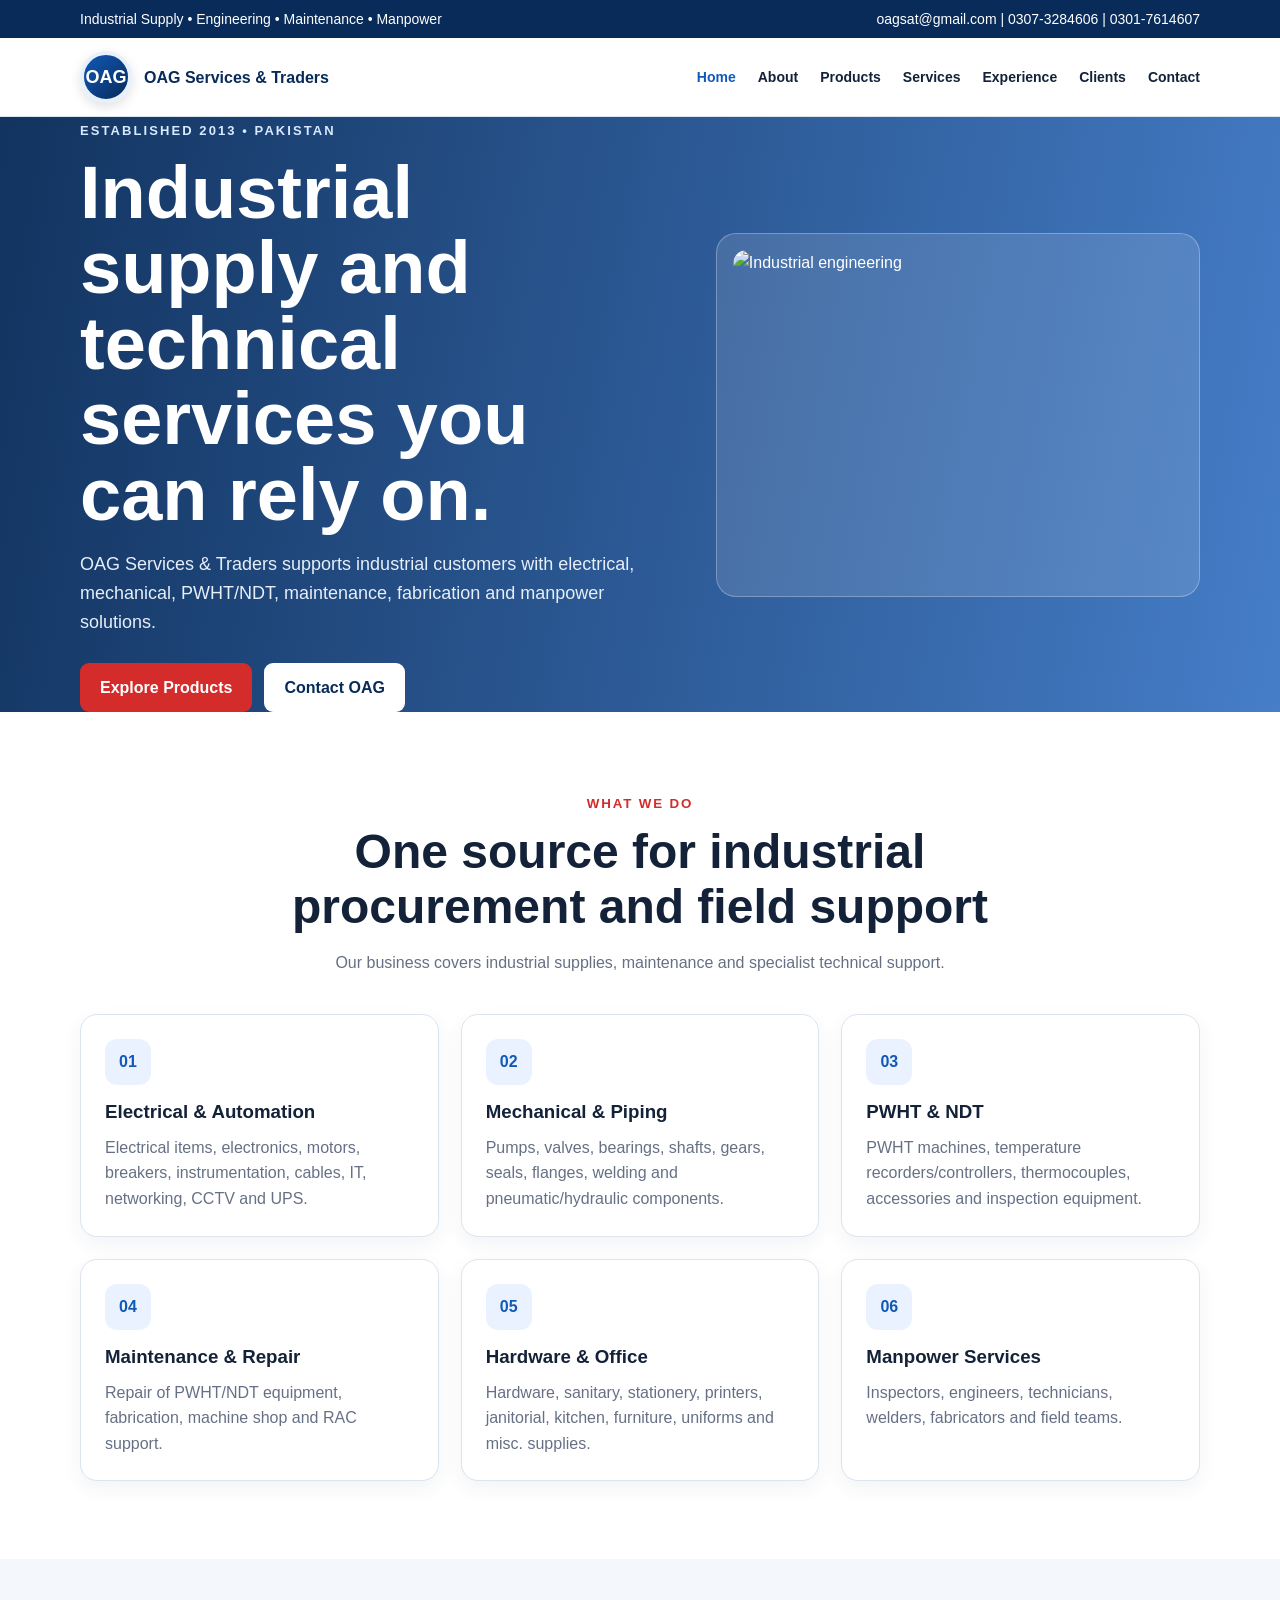
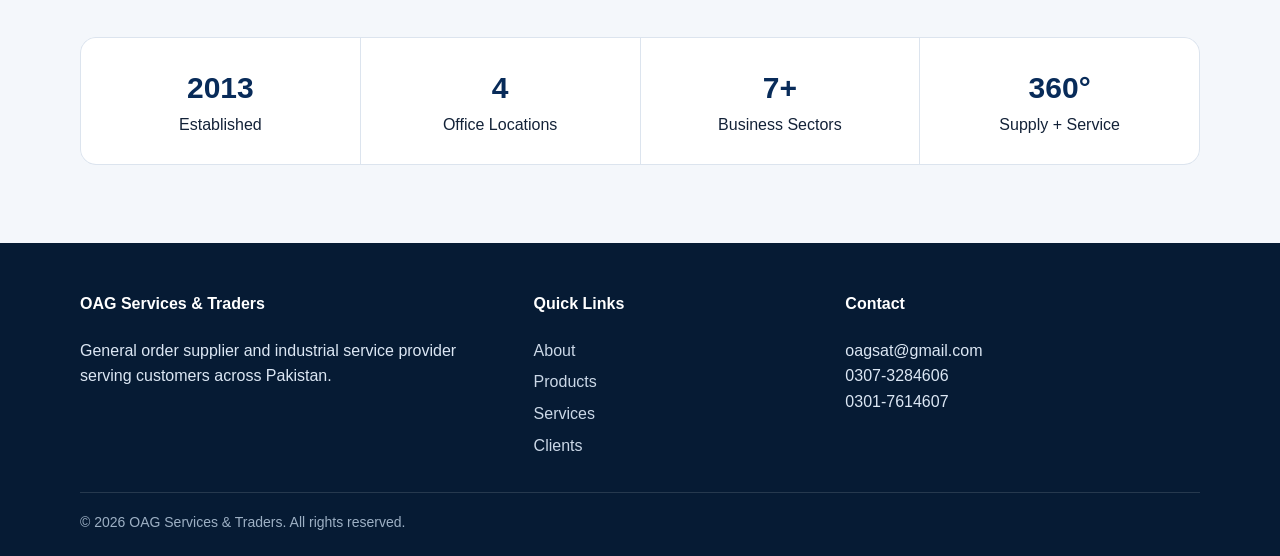
==== index.html @ 4740cf55 "Create index.html" ====
<!doctype html><html lang="en"><head><meta charset="utf-8"><meta name="viewport" content="width=device-width,initial-scale=1"><title>OAG Services & Traders | Home</title><style>
:root{--blue:#1159b8;--navy:#082b59;--red:#d42b2b;--ink:#132238;--muted:#667085;--light:#f4f7fb;--white:#fff;--line:#dce4ee;--shadow:0 14px 35px rgba(11,43,89,.12)}*{box-sizing:border-box}html{scroll-behavior:smooth}body{margin:0;font-family:Arial,Helvetica,sans-serif;color:var(--ink);line-height:1.6;background:#fff}a{text-decoration:none;color:inherit}img{max-width:100%;display:block}.container{width:min(1120px,92%);margin:auto}.top{background:var(--navy);color:#fff;font-size:14px}.top .container{display:flex;justify-content:space-between;gap:18px;padding:8px 0;flex-wrap:wrap}.nav{position:sticky;top:0;background:#fff;z-index:20;border-bottom:1px solid var(--line)}.nav .container{height:78px;display:flex;align-items:center;justify-content:space-between}.brand{display:flex;align-items:center;gap:12px;font-weight:800;color:var(--navy)}.logo{width:52px;height:52px;border-radius:50%;display:grid;place-items:center;background:linear-gradient(135deg,var(--blue),var(--navy));color:#fff;font-size:18px;border:4px solid #e8f0fb;box-shadow:0 4px 12px rgba(0,0,0,.12)}.links{display:flex;gap:22px;align-items:center}.links a{font-size:14px;font-weight:700}.links a:hover,.links a.active{color:var(--blue)}.menu{display:none;border:0;background:transparent;font-size:27px}.hero{min-height:580px;color:#fff;display:grid;align-items:center;background:linear-gradient(100deg,rgba(8,43,89,.96),rgba(17,89,184,.78)),url('https://images.unsplash.com/photo-1504307651254-35680f356dfd?auto=format&fit=crop&w=1600&q=85') center/cover}.hero-grid{display:grid;grid-template-columns:1.1fr .9fr;gap:44px;align-items:center}.eyebrow{font-size:13px;letter-spacing:.16em;text-transform:uppercase;font-weight:800;color:#d9e9ff}.hero h1{font-size:clamp(40px,6vw,74px);line-height:1.02;margin:12px 0 18px}.hero p{font-size:18px;color:#e6eef8;max-width:680px}.hero-card{background:rgba(255,255,255,.12);border:1px solid rgba(255,255,255,.28);padding:16px;border-radius:20px}.hero-card img{height:330px;width:100%;object-fit:cover;border-radius:14px}.btns{display:flex;gap:12px;flex-wrap:wrap;margin-top:26px}.btn{display:inline-block;padding:12px 20px;border-radius:9px;font-weight:800}.primary{background:var(--red);color:#fff}.light{background:#fff;color:var(--navy)}.section{padding:78px 0}.alt{background:var(--light)}.section-title{text-align:center;max-width:760px;margin:0 auto 38px}.section-title small{color:var(--red);font-weight:900;letter-spacing:.14em;text-transform:uppercase}.section-title h2{font-size:clamp(30px,4vw,48px);line-height:1.15;margin:8px 0}.section-title p{color:var(--muted)}.grid3{display:grid;grid-template-columns:repeat(3,1fr);gap:22px}.grid2{display:grid;grid-template-columns:repeat(2,1fr);gap:22px}.card{background:#fff;border:1px solid var(--line);border-radius:17px;padding:24px;box-shadow:0 7px 20px rgba(11,43,89,.06)}.card img{width:100%;height:210px;object-fit:cover;border-radius:12px;margin-bottom:16px}.card h3{margin:0 0 8px}.card p{margin:0;color:var(--muted)}.num{width:46px;height:46px;border-radius:12px;background:#eaf2ff;color:var(--blue);display:grid;place-items:center;font-weight:900;margin-bottom:12px}.pagehero{padding:92px 0 70px;background:linear-gradient(120deg,var(--navy),var(--blue));color:#fff}.pagehero h1{font-size:clamp(38px,5vw,66px);line-height:1.08;margin:0 0 12px}.pagehero p{max-width:760px;color:#e5edf8}.split{display:grid;grid-template-columns:1fr 1fr;gap:42px;align-items:center}.split img{width:100%;height:410px;object-fit:cover;border-radius:18px;box-shadow:var(--shadow)}.checks{list-style:none;padding:0}.checks li{padding:8px 0 8px 28px;position:relative}.checks li:before{content:'✓';position:absolute;left:0;color:var(--blue);font-weight:900}.stats{display:grid;grid-template-columns:repeat(4,1fr);gap:1px;background:var(--line);border:1px solid var(--line);border-radius:16px;overflow:hidden}.stat{background:#fff;text-align:center;padding:26px}.stat strong{display:block;font-size:30px;color:var(--navy)}.tablewrap{overflow:auto;border:1px solid var(--line);border-radius:15px}table{border-collapse:collapse;width:100%;min-width:760px}th{background:var(--navy);color:#fff;text-align:left;padding:14px}td{padding:13px 14px;border-top:1px solid var(--line)}tr:nth-child(even) td{background:#f8fbff}.contactgrid{display:grid;grid-template-columns:1fr 1fr;gap:24px}.contactbox{border:1px solid var(--line);border-radius:16px;padding:22px}.contactbox h3{margin-top:0}.clients{display:grid;grid-template-columns:repeat(3,1fr);gap:18px}.client{height:130px;border:1px solid var(--line);border-radius:14px;display:grid;place-items:center;background:#fff;padding:14px;text-align:center;font-weight:800;color:var(--navy)}.footer{background:#061b34;color:#dce7f4;padding:48px 0 22px}.footgrid{display:grid;grid-template-columns:1.2fr .8fr 1fr;gap:28px}.footer h4{color:#fff;margin-top:0}.footer a{display:block;color:#cbd8e7;margin:6px 0}.bottom{border-top:1px solid rgba(255,255,255,.13);margin-top:28px;padding-top:18px;font-size:14px;color:#9db0c4}
@media(max-width:900px){.hero-grid,.split,.contactgrid{grid-template-columns:1fr}.grid3{grid-template-columns:repeat(2,1fr)}.stats{grid-template-columns:repeat(2,1fr)}.clients{grid-template-columns:repeat(2,1fr)}.links{display:none;position:absolute;top:78px;left:0;right:0;background:#fff;padding:18px 4%;flex-direction:column;align-items:flex-start;border-bottom:1px solid var(--line)}.links.open{display:flex}.menu{display:block}.hero-card{display:none}}
@media(max-width:600px){.grid3,.grid2,.clients,.footgrid{grid-template-columns:1fr}.section{padding:58px 0}.top .container{justify-content:center;text-align:center}.hero{min-height:auto;padding:80px 0}.pagehero{padding:70px 0 54px}.brand span{font-size:14px}}
</style></head><body>
<div class="top"><div class="container"><span>Industrial Supply • Engineering • Maintenance • Manpower</span><span>oagsat@gmail.com | 0307-3284606 | 0301-7614607</span></div></div>
<nav class="nav"><div class="container"><a class="brand" href="index.html"><div class="logo">OAG</div><span>OAG Services & Traders</span></a><button class="menu" aria-label="Menu">☰</button><div class="links"><a class="active" href="index.html">Home</a><a class="" href="about.html">About</a><a class="" href="products.html">Products</a><a class="" href="services.html">Services</a><a class="" href="experience.html">Experience</a><a class="" href="clients.html">Clients</a><a class="" href="contact.html">Contact</a></div></div></nav>

<header class="hero"><div class="container hero-grid"><div><span class="eyebrow">Established 2013 • Pakistan</span><h1>Industrial supply and technical services you can rely on.</h1><p>OAG Services & Traders supports industrial customers with electrical, mechanical, PWHT/NDT, maintenance, fabrication and manpower solutions.</p><div class="btns"><a class="btn primary" href="products.html">Explore Products</a><a class="btn light" href="contact.html">Contact OAG</a></div></div><div class="hero-card"><img src="https://images.unsplash.com/photo-1581092160562-40aa08e78837?auto=format&fit=crop&w=1000&q=85" alt="Industrial engineering"></div></div></header>
<section class="section"><div class="container"><div class="section-title"><small>What We Do</small><h2>One source for industrial procurement and field support</h2><p>Our business covers industrial supplies, maintenance and specialist technical support.</p></div><div class="grid3">
<div class="card"><div class="num">01</div><h3>Electrical & Automation</h3><p>Electrical items, electronics, motors, breakers, instrumentation, cables, IT, networking, CCTV and UPS.</p></div>
<div class="card"><div class="num">02</div><h3>Mechanical & Piping</h3><p>Pumps, valves, bearings, shafts, gears, seals, flanges, welding and pneumatic/hydraulic components.</p></div>
<div class="card"><div class="num">03</div><h3>PWHT & NDT</h3><p>PWHT machines, temperature recorders/controllers, thermocouples, accessories and inspection equipment.</p></div>
<div class="card"><div class="num">04</div><h3>Maintenance & Repair</h3><p>Repair of PWHT/NDT equipment, fabrication, machine shop and RAC support.</p></div>
<div class="card"><div class="num">05</div><h3>Hardware & Office</h3><p>Hardware, sanitary, stationery, printers, janitorial, kitchen, furniture, uniforms and misc. supplies.</p></div>
<div class="card"><div class="num">06</div><h3>Manpower Services</h3><p>Inspectors, engineers, technicians, welders, fabricators and field teams.</p></div></div></div></section>
<section class="section alt"><div class="container"><div class="stats"><div class="stat"><strong>2013</strong>Established</div><div class="stat"><strong>4</strong>Office Locations</div><div class="stat"><strong>7+</strong>Business Sectors</div><div class="stat"><strong>360°</strong>Supply + Service</div></div></div></section>
<footer class="footer"><div class="container"><div class="footgrid"><div><h4>OAG Services & Traders</h4><p>General order supplier and industrial service provider serving customers across Pakistan.</p></div><div><h4>Quick Links</h4><a href="about.html">About</a><a href="products.html">Products</a><a href="services.html">Services</a><a href="clients.html">Clients</a></div><div><h4>Contact</h4><p>oagsat@gmail.com<br>0307-3284606<br>0301-7614607</p></div></div><div class="bottom">© <span data-year></span> OAG Services & Traders. All rights reserved.</div></div></footer><script>document.querySelector('.menu').addEventListener('click',()=>document.querySelector('.links').classList.toggle('open')); document.querySelectorAll('[data-year]').forEach(e=>e.textContent=new Date().getFullYear());</script></body></html>
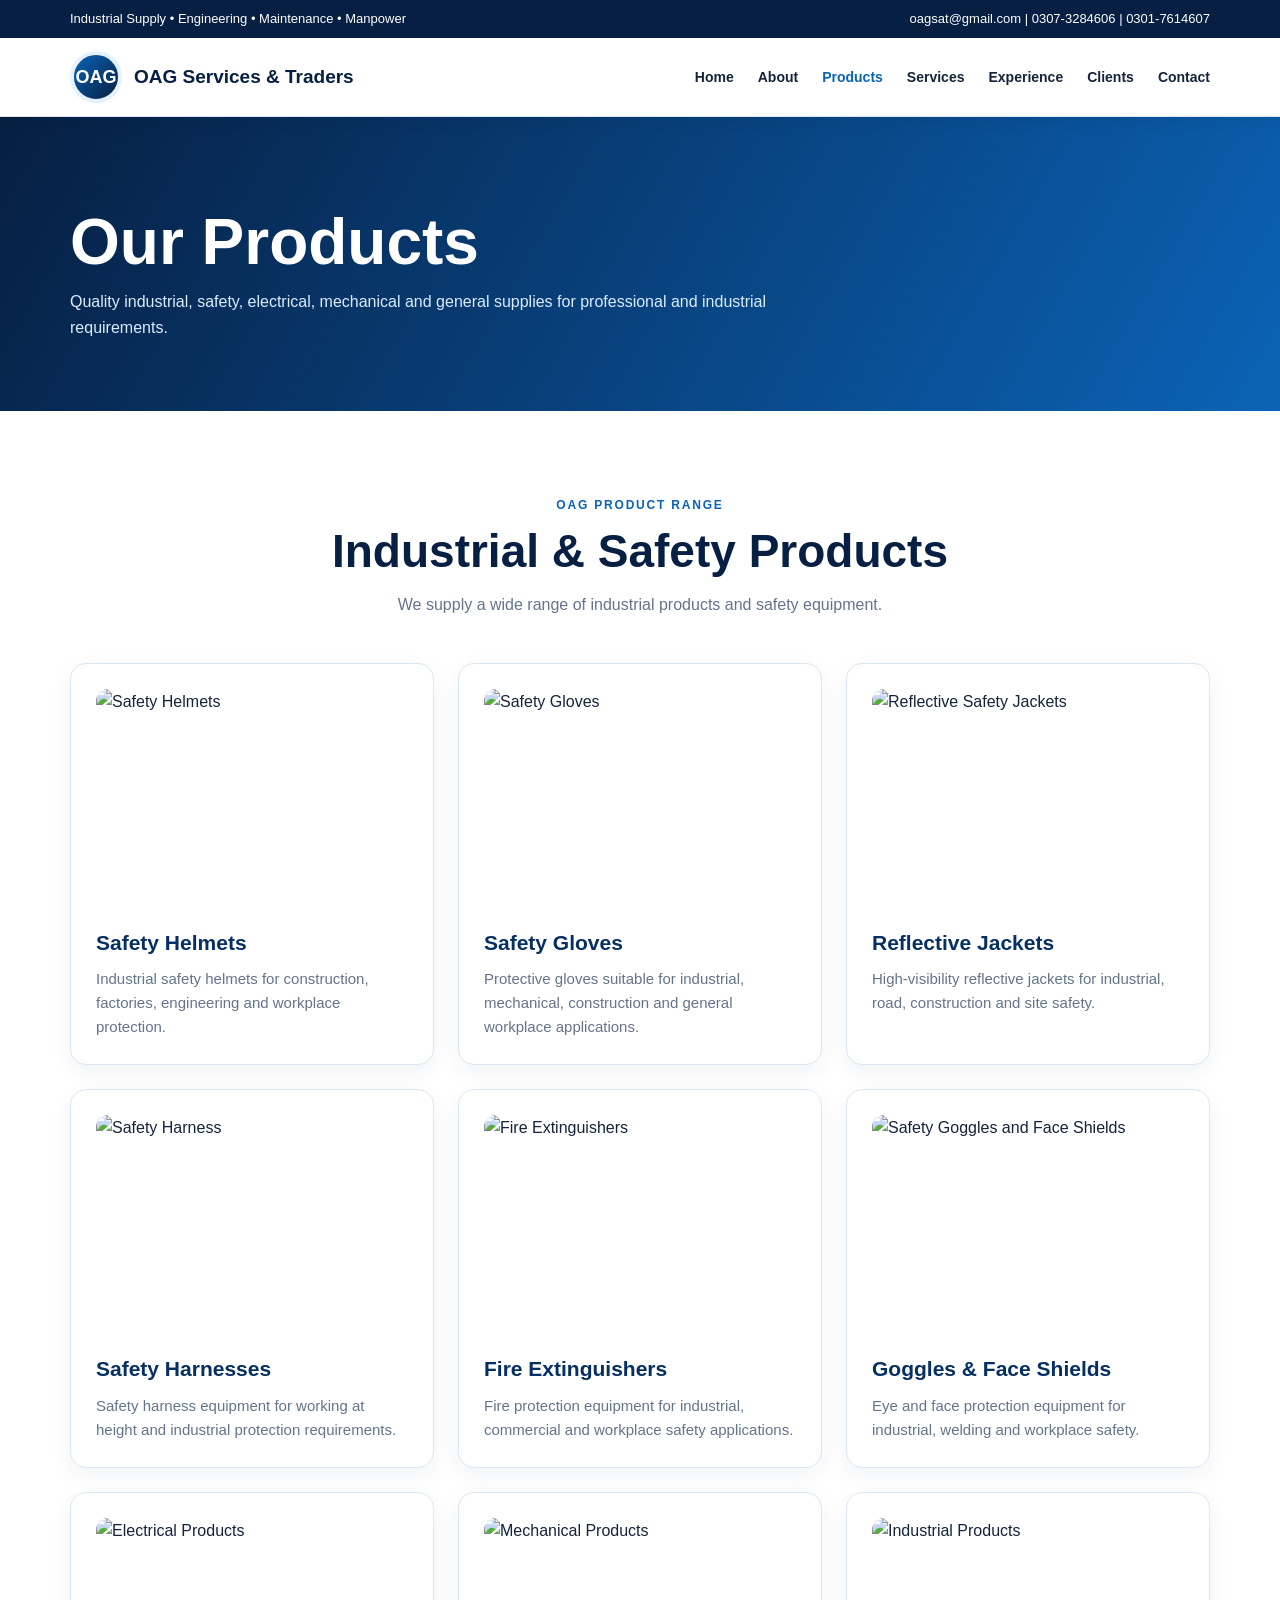
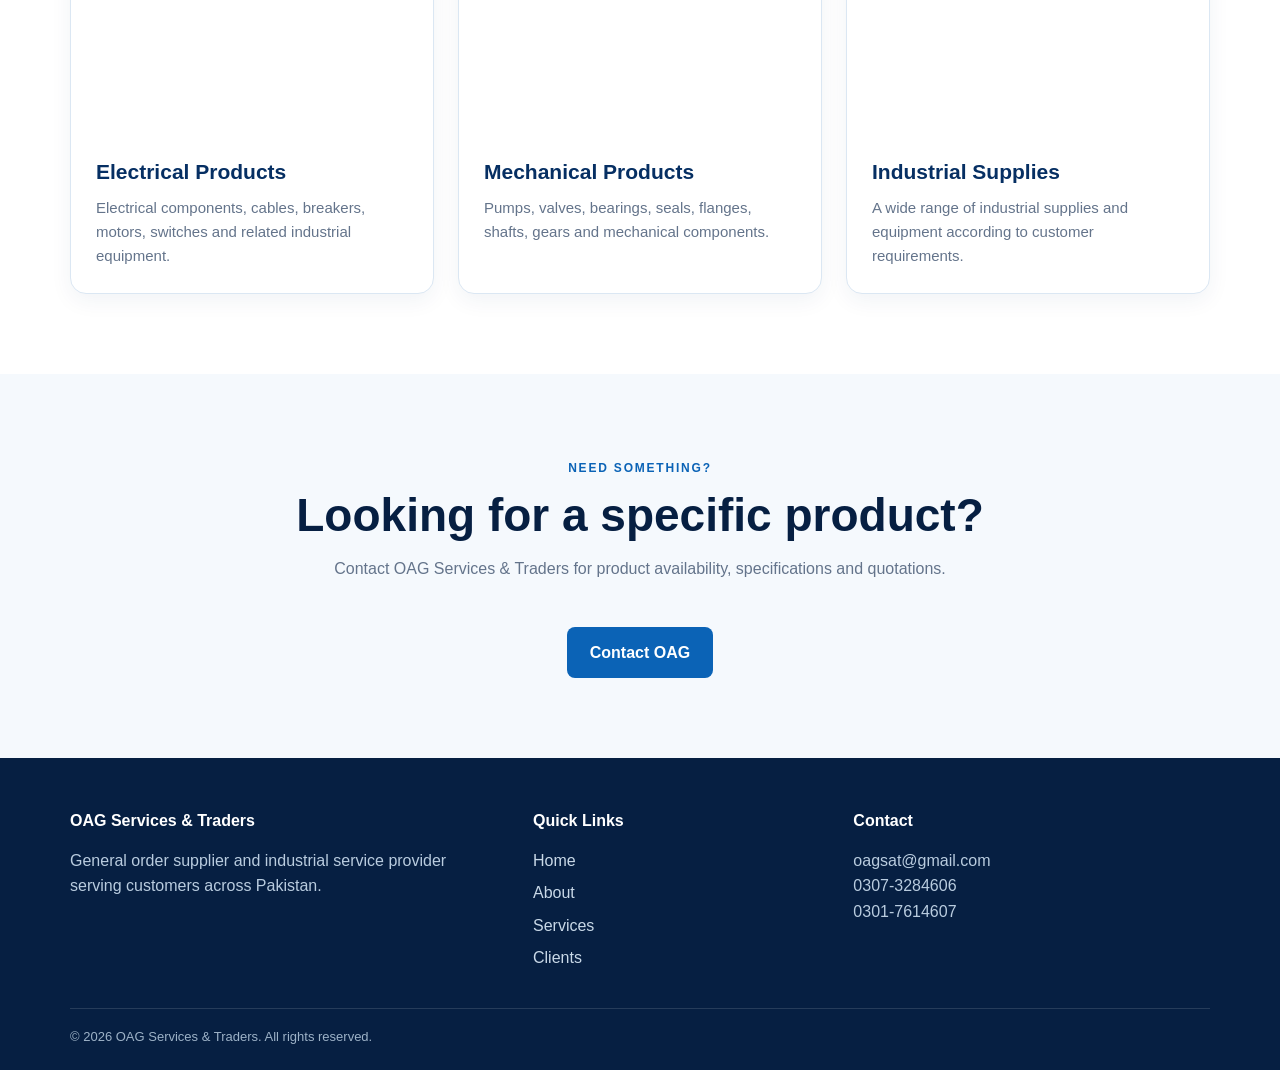
==== commit 15093469: "Update index.html" ====
--- a/index.html
+++ b/index.html
@@ -1,18 +1,217 @@
-<!doctype html><html lang="en"><head><meta charset="utf-8"><meta name="viewport" content="width=device-width,initial-scale=1"><title>OAG Services & Traders | Home</title><style>
-:root{--blue:#1159b8;--navy:#082b59;--red:#d42b2b;--ink:#132238;--muted:#667085;--light:#f4f7fb;--white:#fff;--line:#dce4ee;--shadow:0 14px 35px rgba(11,43,89,.12)}*{box-sizing:border-box}html{scroll-behavior:smooth}body{margin:0;font-family:Arial,Helvetica,sans-serif;color:var(--ink);line-height:1.6;background:#fff}a{text-decoration:none;color:inherit}img{max-width:100%;display:block}.container{width:min(1120px,92%);margin:auto}.top{background:var(--navy);color:#fff;font-size:14px}.top .container{display:flex;justify-content:space-between;gap:18px;padding:8px 0;flex-wrap:wrap}.nav{position:sticky;top:0;background:#fff;z-index:20;border-bottom:1px solid var(--line)}.nav .container{height:78px;display:flex;align-items:center;justify-content:space-between}.brand{display:flex;align-items:center;gap:12px;font-weight:800;color:var(--navy)}.logo{width:52px;height:52px;border-radius:50%;display:grid;place-items:center;background:linear-gradient(135deg,var(--blue),var(--navy));color:#fff;font-size:18px;border:4px solid #e8f0fb;box-shadow:0 4px 12px rgba(0,0,0,.12)}.links{display:flex;gap:22px;align-items:center}.links a{font-size:14px;font-weight:700}.links a:hover,.links a.active{color:var(--blue)}.menu{display:none;border:0;background:transparent;font-size:27px}.hero{min-height:580px;color:#fff;display:grid;align-items:center;background:linear-gradient(100deg,rgba(8,43,89,.96),rgba(17,89,184,.78)),url('https://images.unsplash.com/photo-1504307651254-35680f356dfd?auto=format&fit=crop&w=1600&q=85') center/cover}.hero-grid{display:grid;grid-template-columns:1.1fr .9fr;gap:44px;align-items:center}.eyebrow{font-size:13px;letter-spacing:.16em;text-transform:uppercase;font-weight:800;color:#d9e9ff}.hero h1{font-size:clamp(40px,6vw,74px);line-height:1.02;margin:12px 0 18px}.hero p{font-size:18px;color:#e6eef8;max-width:680px}.hero-card{background:rgba(255,255,255,.12);border:1px solid rgba(255,255,255,.28);padding:16px;border-radius:20px}.hero-card img{height:330px;width:100%;object-fit:cover;border-radius:14px}.btns{display:flex;gap:12px;flex-wrap:wrap;margin-top:26px}.btn{display:inline-block;padding:12px 20px;border-radius:9px;font-weight:800}.primary{background:var(--red);color:#fff}.light{background:#fff;color:var(--navy)}.section{padding:78px 0}.alt{background:var(--light)}.section-title{text-align:center;max-width:760px;margin:0 auto 38px}.section-title small{color:var(--red);font-weight:900;letter-spacing:.14em;text-transform:uppercase}.section-title h2{font-size:clamp(30px,4vw,48px);line-height:1.15;margin:8px 0}.section-title p{color:var(--muted)}.grid3{display:grid;grid-template-columns:repeat(3,1fr);gap:22px}.grid2{display:grid;grid-template-columns:repeat(2,1fr);gap:22px}.card{background:#fff;border:1px solid var(--line);border-radius:17px;padding:24px;box-shadow:0 7px 20px rgba(11,43,89,.06)}.card img{width:100%;height:210px;object-fit:cover;border-radius:12px;margin-bottom:16px}.card h3{margin:0 0 8px}.card p{margin:0;color:var(--muted)}.num{width:46px;height:46px;border-radius:12px;background:#eaf2ff;color:var(--blue);display:grid;place-items:center;font-weight:900;margin-bottom:12px}.pagehero{padding:92px 0 70px;background:linear-gradient(120deg,var(--navy),var(--blue));color:#fff}.pagehero h1{font-size:clamp(38px,5vw,66px);line-height:1.08;margin:0 0 12px}.pagehero p{max-width:760px;color:#e5edf8}.split{display:grid;grid-template-columns:1fr 1fr;gap:42px;align-items:center}.split img{width:100%;height:410px;object-fit:cover;border-radius:18px;box-shadow:var(--shadow)}.checks{list-style:none;padding:0}.checks li{padding:8px 0 8px 28px;position:relative}.checks li:before{content:'✓';position:absolute;left:0;color:var(--blue);font-weight:900}.stats{display:grid;grid-template-columns:repeat(4,1fr);gap:1px;background:var(--line);border:1px solid var(--line);border-radius:16px;overflow:hidden}.stat{background:#fff;text-align:center;padding:26px}.stat strong{display:block;font-size:30px;color:var(--navy)}.tablewrap{overflow:auto;border:1px solid var(--line);border-radius:15px}table{border-collapse:collapse;width:100%;min-width:760px}th{background:var(--navy);color:#fff;text-align:left;padding:14px}td{padding:13px 14px;border-top:1px solid var(--line)}tr:nth-child(even) td{background:#f8fbff}.contactgrid{display:grid;grid-template-columns:1fr 1fr;gap:24px}.contactbox{border:1px solid var(--line);border-radius:16px;padding:22px}.contactbox h3{margin-top:0}.clients{display:grid;grid-template-columns:repeat(3,1fr);gap:18px}.client{height:130px;border:1px solid var(--line);border-radius:14px;display:grid;place-items:center;background:#fff;padding:14px;text-align:center;font-weight:800;color:var(--navy)}.footer{background:#061b34;color:#dce7f4;padding:48px 0 22px}.footgrid{display:grid;grid-template-columns:1.2fr .8fr 1fr;gap:28px}.footer h4{color:#fff;margin-top:0}.footer a{display:block;color:#cbd8e7;margin:6px 0}.bottom{border-top:1px solid rgba(255,255,255,.13);margin-top:28px;padding-top:18px;font-size:14px;color:#9db0c4}
-@media(max-width:900px){.hero-grid,.split,.contactgrid{grid-template-columns:1fr}.grid3{grid-template-columns:repeat(2,1fr)}.stats{grid-template-columns:repeat(2,1fr)}.clients{grid-template-columns:repeat(2,1fr)}.links{display:none;position:absolute;top:78px;left:0;right:0;background:#fff;padding:18px 4%;flex-direction:column;align-items:flex-start;border-bottom:1px solid var(--line)}.links.open{display:flex}.menu{display:block}.hero-card{display:none}}
-@media(max-width:600px){.grid3,.grid2,.clients,.footgrid{grid-template-columns:1fr}.section{padding:58px 0}.top .container{justify-content:center;text-align:center}.hero{min-height:auto;padding:80px 0}.pagehero{padding:70px 0 54px}.brand span{font-size:14px}}
-</style></head><body>
-<div class="top"><div class="container"><span>Industrial Supply • Engineering • Maintenance • Manpower</span><span>oagsat@gmail.com | 0307-3284606 | 0301-7614607</span></div></div>
-<nav class="nav"><div class="container"><a class="brand" href="index.html"><div class="logo">OAG</div><span>OAG Services & Traders</span></a><button class="menu" aria-label="Menu">☰</button><div class="links"><a class="active" href="index.html">Home</a><a class="" href="about.html">About</a><a class="" href="products.html">Products</a><a class="" href="services.html">Services</a><a class="" href="experience.html">Experience</a><a class="" href="clients.html">Clients</a><a class="" href="contact.html">Contact</a></div></div></nav>
-
-<header class="hero"><div class="container hero-grid"><div><span class="eyebrow">Established 2013 • Pakistan</span><h1>Industrial supply and technical services you can rely on.</h1><p>OAG Services & Traders supports industrial customers with electrical, mechanical, PWHT/NDT, maintenance, fabrication and manpower solutions.</p><div class="btns"><a class="btn primary" href="products.html">Explore Products</a><a class="btn light" href="contact.html">Contact OAG</a></div></div><div class="hero-card"><img src="https://images.unsplash.com/photo-1581092160562-40aa08e78837?auto=format&fit=crop&w=1000&q=85" alt="Industrial engineering"></div></div></header>
-<section class="section"><div class="container"><div class="section-title"><small>What We Do</small><h2>One source for industrial procurement and field support</h2><p>Our business covers industrial supplies, maintenance and specialist technical support.</p></div><div class="grid3">
-<div class="card"><div class="num">01</div><h3>Electrical & Automation</h3><p>Electrical items, electronics, motors, breakers, instrumentation, cables, IT, networking, CCTV and UPS.</p></div>
-<div class="card"><div class="num">02</div><h3>Mechanical & Piping</h3><p>Pumps, valves, bearings, shafts, gears, seals, flanges, welding and pneumatic/hydraulic components.</p></div>
-<div class="card"><div class="num">03</div><h3>PWHT & NDT</h3><p>PWHT machines, temperature recorders/controllers, thermocouples, accessories and inspection equipment.</p></div>
-<div class="card"><div class="num">04</div><h3>Maintenance & Repair</h3><p>Repair of PWHT/NDT equipment, fabrication, machine shop and RAC support.</p></div>
-<div class="card"><div class="num">05</div><h3>Hardware & Office</h3><p>Hardware, sanitary, stationery, printers, janitorial, kitchen, furniture, uniforms and misc. supplies.</p></div>
-<div class="card"><div class="num">06</div><h3>Manpower Services</h3><p>Inspectors, engineers, technicians, welders, fabricators and field teams.</p></div></div></div></section>
-<section class="section alt"><div class="container"><div class="stats"><div class="stat"><strong>2013</strong>Established</div><div class="stat"><strong>4</strong>Office Locations</div><div class="stat"><strong>7+</strong>Business Sectors</div><div class="stat"><strong>360°</strong>Supply + Service</div></div></div></section>
-<footer class="footer"><div class="container"><div class="footgrid"><div><h4>OAG Services & Traders</h4><p>General order supplier and industrial service provider serving customers across Pakistan.</p></div><div><h4>Quick Links</h4><a href="about.html">About</a><a href="products.html">Products</a><a href="services.html">Services</a><a href="clients.html">Clients</a></div><div><h4>Contact</h4><p>oagsat@gmail.com<br>0307-3284606<br>0301-7614607</p></div></div><div class="bottom">© <span data-year></span> OAG Services & Traders. All rights reserved.</div></div></footer><script>document.querySelector('.menu').addEventListener('click',()=>document.querySelector('.links').classList.toggle('open')); document.querySelectorAll('[data-year]').forEach(e=>e.textContent=new Date().getFullYear());</script></body></html>
+<!doctype html>
+<html lang="en">
+<head>
+<meta charset="utf-8">
+<meta name="viewport" content="width=device-width, initial-scale=1">
+<title>OAG Services & Traders | Products</title>
+
+<link rel="stylesheet" href="style.css">
+</head>
+
+<body>
+
+<div class="top">
+  <div class="container">
+    <span>Industrial Supply • Engineering • Maintenance • Manpower</span>
+    <span>oagsat@gmail.com | 0307-3284606 | 0301-7614607</span>
+  </div>
+</div>
+
+<nav class="nav">
+  <div class="container">
+
+    <a class="brand" href="index.html">
+      <div class="logo">OAG</div>
+      <span>OAG Services & Traders</span>
+    </a>
+
+    <button class="menu" aria-label="Menu">☰</button>
+
+    <div class="links">
+      <a href="index.html">Home</a>
+      <a href="about.html">About</a>
+      <a class="active" href="products.html">Products</a>
+      <a href="services.html">Services</a>
+      <a href="experience.html">Experience</a>
+      <a href="clients.html">Clients</a>
+      <a href="contact.html">Contact</a>
+    </div>
+
+  </div>
+</nav>
+
+<section class="pagehero">
+  <div class="container">
+    <h1>Our Products</h1>
+    <p>
+      Quality industrial, safety, electrical, mechanical and general
+      supplies for professional and industrial requirements.
+    </p>
+  </div>
+</section>
+
+<section class="section">
+  <div class="container">
+
+    <div class="section-title">
+      <small>OAG Product Range</small>
+      <h2>Industrial & Safety Products</h2>
+      <p>
+        We supply a wide range of industrial products and safety equipment.
+      </p>
+    </div>
+
+    <div class="grid3">
+
+      <div class="card">
+        <img src="images/helmets.jpg" alt="Safety Helmets">
+        <h3>Safety Helmets</h3>
+        <p>
+          Industrial safety helmets for construction, factories,
+          engineering and workplace protection.
+        </p>
+      </div>
+
+      <div class="card">
+        <img src="images/gloves.jpg" alt="Safety Gloves">
+        <h3>Safety Gloves</h3>
+        <p>
+          Protective gloves suitable for industrial, mechanical,
+          construction and general workplace applications.
+        </p>
+      </div>
+
+      <div class="card">
+        <img src="images/jackets.jpg" alt="Reflective Safety Jackets">
+        <h3>Reflective Jackets</h3>
+        <p>
+          High-visibility reflective jackets for industrial,
+          road, construction and site safety.
+        </p>
+      </div>
+
+      <div class="card">
+        <img src="images/harness.jpg" alt="Safety Harness">
+        <h3>Safety Harnesses</h3>
+        <p>
+          Safety harness equipment for working at height and
+          industrial protection requirements.
+        </p>
+      </div>
+
+      <div class="card">
+        <img src="images/fire-extinguisher.jpg" alt="Fire Extinguishers">
+        <h3>Fire Extinguishers</h3>
+        <p>
+          Fire protection equipment for industrial, commercial
+          and workplace safety applications.
+        </p>
+      </div>
+
+      <div class="card">
+        <img src="images/goggles.jpg" alt="Safety Goggles and Face Shields">
+        <h3>Goggles & Face Shields</h3>
+        <p>
+          Eye and face protection equipment for industrial,
+          welding and workplace safety.
+        </p>
+      </div>
+
+      <div class="card">
+        <img src="images/electrical.jpg" alt="Electrical Products">
+        <h3>Electrical Products</h3>
+        <p>
+          Electrical components, cables, breakers, motors,
+          switches and related industrial equipment.
+        </p>
+      </div>
+
+      <div class="card">
+        <img src="images/mechanical.jpg" alt="Mechanical Products">
+        <h3>Mechanical Products</h3>
+        <p>
+          Pumps, valves, bearings, seals, flanges, shafts,
+          gears and mechanical components.
+        </p>
+      </div>
+
+      <div class="card">
+        <img src="images/industrial.jpg" alt="Industrial Products">
+        <h3>Industrial Supplies</h3>
+        <p>
+          A wide range of industrial supplies and equipment
+          according to customer requirements.
+        </p>
+      </div>
+
+    </div>
+
+  </div>
+</section>
+
+<section class="section alt">
+  <div class="container">
+
+    <div class="section-title">
+      <small>Need Something?</small>
+      <h2>Looking for a specific product?</h2>
+      <p>
+        Contact OAG Services & Traders for product availability,
+        specifications and quotations.
+      </p>
+    </div>
+
+    <div style="text-align:center;">
+      <a class="btn primary" href="contact.html">Contact OAG</a>
+    </div>
+
+  </div>
+</section>
+
+<footer class="footer">
+  <div class="container">
+
+    <div class="footgrid">
+
+      <div>
+        <h4>OAG Services & Traders</h4>
+        <p>
+          General order supplier and industrial service provider
+          serving customers across Pakistan.
+        </p>
+      </div>
+
+      <div>
+        <h4>Quick Links</h4>
+        <a href="index.html">Home</a>
+        <a href="about.html">About</a>
+        <a href="services.html">Services</a>
+        <a href="clients.html">Clients</a>
+      </div>
+
+      <div>
+        <h4>Contact</h4>
+        <p>
+          oagsat@gmail.com<br>
+          0307-3284606<br>
+          0301-7614607
+        </p>
+      </div>
+
+    </div>
+
+    <div class="bottom">
+      © 2026 OAG Services & Traders. All rights reserved.
+    </div>
+
+  </div>
+</footer>
+
+<script>
+document.querySelector('.menu').addEventListener('click', function() {
+  document.querySelector('.links').classList.toggle('open');
+});
+</script>
+
+</body>
+</html>
--- a/style.css
+++ b/style.css
@@ -0,0 +1,623 @@
+
+:root {
+    --blue: #0b63b6;
+    --blue-dark: #062f63;
+    --blue-light: #eaf4ff;
+    --navy: #061f42;
+    --white: #ffffff;
+    --text: #14243a;
+    --muted: #64748b;
+    --border: #dbe7f3;
+    --bg: #f5f9fd;
+    --shadow: 0 12px 35px rgba(6, 47, 99, 0.12);
+}
+
+* {
+    margin: 0;
+    padding: 0;
+    box-sizing: border-box;
+}
+
+html {
+    scroll-behavior: smooth;
+}
+
+body {
+    font-family: Arial, Helvetica, sans-serif;
+    color: var(--text);
+    background: var(--white);
+    line-height: 1.6;
+}
+
+a {
+    text-decoration: none;
+    color: inherit;
+}
+
+img {
+    max-width: 100%;
+    display: block;
+}
+
+.container {
+    width: min(1140px, 92%);
+    margin: auto;
+}
+
+/* TOP BAR */
+
+.top {
+    background: var(--navy);
+    color: white;
+    font-size: 13px;
+}
+
+.top .container {
+    min-height: 38px;
+    display: flex;
+    align-items: center;
+    justify-content: space-between;
+    gap: 15px;
+    flex-wrap: wrap;
+}
+
+/* NAVIGATION */
+
+.nav {
+    position: sticky;
+    top: 0;
+    z-index: 1000;
+    background: white;
+    border-bottom: 1px solid var(--border);
+    box-shadow: 0 3px 15px rgba(0,0,0,.06);
+}
+
+.nav .container {
+    min-height: 78px;
+    display: flex;
+    align-items: center;
+    justify-content: space-between;
+}
+
+.brand {
+    display: flex;
+    align-items: center;
+    gap: 12px;
+    color: var(--navy);
+    font-size: 19px;
+    font-weight: 800;
+}
+
+.logo {
+    width: 52px;
+    height: 52px;
+    border-radius: 50%;
+    display: grid;
+    place-items: center;
+    background: linear-gradient(135deg, var(--blue), var(--navy));
+    color: white;
+    font-size: 18px;
+    font-weight: 900;
+    border: 4px solid #e5f1ff;
+}
+
+.links {
+    display: flex;
+    align-items: center;
+    gap: 24px;
+}
+
+.links a {
+    font-size: 14px;
+    font-weight: 700;
+    color: var(--text);
+    transition: .25s;
+}
+
+.links a:hover,
+.links a.active {
+    color: var(--blue);
+}
+
+.menu {
+    display: none;
+    border: 0;
+    background: transparent;
+    font-size: 28px;
+    cursor: pointer;
+}
+
+/* HERO */
+
+.hero {
+    min-height: 600px;
+    color: white;
+    display: grid;
+    align-items: center;
+
+    background:
+        linear-gradient(
+            105deg,
+            rgba(4, 34, 72, .96),
+            rgba(8, 92, 175, .78)
+        ),
+        url("images/hero.jpg") center/cover no-repeat;
+}
+
+.hero-grid {
+    display: grid;
+    grid-template-columns: 1.1fr .9fr;
+    gap: 50px;
+    align-items: center;
+}
+
+.eyebrow {
+    color: #cfe8ff;
+    font-size: 13px;
+    font-weight: 800;
+    letter-spacing: .14em;
+    text-transform: uppercase;
+}
+
+.hero h1 {
+    font-size: clamp(40px, 6vw, 70px);
+    line-height: 1.04;
+    margin: 15px 0 20px;
+}
+
+.hero p {
+    max-width: 680px;
+    color: #e6f1fc;
+    font-size: 18px;
+}
+
+.hero-card {
+    padding: 12px;
+    background: rgba(255,255,255,.12);
+    border: 1px solid rgba(255,255,255,.25);
+    border-radius: 20px;
+    box-shadow: var(--shadow);
+}
+
+.hero-card img {
+    width: 100%;
+    height: 350px;
+    object-fit: cover;
+    border-radius: 14px;
+}
+
+/* BUTTONS */
+
+.btns {
+    display: flex;
+    gap: 12px;
+    flex-wrap: wrap;
+    margin-top: 28px;
+}
+
+.btn {
+    display: inline-block;
+    padding: 13px 23px;
+    border-radius: 8px;
+    font-weight: 800;
+    transition: .25s;
+}
+
+.primary {
+    background: var(--blue);
+    color: white;
+}
+
+.primary:hover {
+    background: white;
+    color: var(--blue);
+}
+
+.light {
+    background: white;
+    color: var(--navy);
+}
+
+.light:hover {
+    background: var(--blue-light);
+}
+
+/* SECTIONS */
+
+.section {
+    padding: 80px 0;
+}
+
+.alt {
+    background: var(--bg);
+}
+
+.section-title {
+    max-width: 760px;
+    text-align: center;
+    margin: 0 auto 45px;
+}
+
+.section-title small {
+    color: var(--blue);
+    font-size: 12px;
+    font-weight: 900;
+    letter-spacing: .15em;
+    text-transform: uppercase;
+}
+
+.section-title h2 {
+    color: var(--navy);
+    font-size: clamp(30px, 4vw, 46px);
+    line-height: 1.15;
+    margin: 9px 0 14px;
+}
+
+.section-title p {
+    color: var(--muted);
+}
+
+/* CARDS */
+
+.grid3 {
+    display: grid;
+    grid-template-columns: repeat(3, 1fr);
+    gap: 24px;
+}
+
+.grid2 {
+    display: grid;
+    grid-template-columns: repeat(2, 1fr);
+    gap: 24px;
+}
+
+.card {
+    background: white;
+    border: 1px solid var(--border);
+    border-radius: 16px;
+    padding: 25px;
+    box-shadow: 0 7px 22px rgba(6,47,99,.06);
+    transition: .3s;
+}
+
+.card:hover {
+    transform: translateY(-6px);
+    box-shadow: var(--shadow);
+    border-color: #b8d8f5;
+}
+
+.card img {
+    width: 100%;
+    height: 220px;
+    object-fit: cover;
+    border-radius: 12px;
+    margin-bottom: 17px;
+}
+
+.card h3 {
+    color: var(--blue-dark);
+    font-size: 21px;
+    margin-bottom: 8px;
+}
+
+.card p {
+    color: var(--muted);
+    font-size: 15px;
+}
+
+.num {
+    width: 46px;
+    height: 46px;
+    display: grid;
+    place-items: center;
+    margin-bottom: 14px;
+    border-radius: 12px;
+    background: var(--blue-light);
+    color: var(--blue);
+    font-weight: 900;
+}
+
+/* STATS */
+
+.stats {
+    display: grid;
+    grid-template-columns: repeat(4, 1fr);
+    gap: 1px;
+    overflow: hidden;
+    background: var(--border);
+    border: 1px solid var(--border);
+    border-radius: 16px;
+}
+
+.stat {
+    background: white;
+    padding: 28px 15px;
+    text-align: center;
+    color: var(--muted);
+    font-weight: 600;
+}
+
+.stat strong {
+    display: block;
+    color: var(--blue);
+    font-size: 32px;
+    margin-bottom: 4px;
+}
+
+/* PAGE HERO */
+
+.pagehero {
+    padding: 90px 0 70px;
+    color: white;
+    background: linear-gradient(120deg, var(--navy), var(--blue));
+}
+
+.pagehero h1 {
+    font-size: clamp(38px, 5vw, 64px);
+    line-height: 1.1;
+    margin-bottom: 12px;
+}
+
+.pagehero p {
+    max-width: 760px;
+    color: #dcecff;
+}
+
+/* SPLIT SECTION */
+
+.split {
+    display: grid;
+    grid-template-columns: 1fr 1fr;
+    gap: 45px;
+    align-items: center;
+}
+
+.split img {
+    width: 100%;
+    height: 410px;
+    object-fit: cover;
+    border-radius: 18px;
+    box-shadow: var(--shadow);
+}
+
+.checks {
+    list-style: none;
+    padding: 0;
+}
+
+.checks li {
+    position: relative;
+    padding: 8px 0 8px 28px;
+}
+
+.checks li::before {
+    content: "✓";
+    position: absolute;
+    left: 0;
+    color: var(--blue);
+    font-weight: 900;
+}
+
+/* TABLE */
+
+.tablewrap {
+    overflow-x: auto;
+    border: 1px solid var(--border);
+    border-radius: 14px;
+}
+
+table {
+    width: 100%;
+    min-width: 700px;
+    border-collapse: collapse;
+}
+
+th {
+    padding: 14px;
+    text-align: left;
+    color: white;
+    background: var(--navy);
+}
+
+td {
+    padding: 13px 14px;
+    border-top: 1px solid var(--border);
+}
+
+tr:nth-child(even) td {
+    background: #f7fbff;
+}
+
+/* CONTACT */
+
+.contactgrid {
+    display: grid;
+    grid-template-columns: 1fr 1fr;
+    gap: 25px;
+}
+
+.contactbox {
+    padding: 25px;
+    background: white;
+    border: 1px solid var(--border);
+    border-radius: 16px;
+}
+
+.contactbox h3 {
+    color: var(--blue-dark);
+    margin-bottom: 15px;
+}
+
+/* CLIENTS */
+
+.clients {
+    display: grid;
+    grid-template-columns: repeat(3, 1fr);
+    gap: 18px;
+}
+
+.client {
+    min-height: 130px;
+    display: grid;
+    place-items: center;
+    padding: 15px;
+    text-align: center;
+    font-weight: 800;
+    color: var(--navy);
+    background: white;
+    border: 1px solid var(--border);
+    border-radius: 14px;
+}
+
+/* FOOTER */
+
+.footer {
+    padding: 50px 0 22px;
+    color: #d9e6f3;
+    background: var(--navy);
+}
+
+.footgrid {
+    display: grid;
+    grid-template-columns: 1.2fr .8fr 1fr;
+    gap: 35px;
+}
+
+.footer h4 {
+    color: white;
+    margin: 0 0 14px;
+}
+
+.footer p {
+    color: #b9ccdf;
+}
+
+.footer a {
+    display: block;
+    color: #c9d9e8;
+    margin: 7px 0;
+}
+
+.footer a:hover {
+    color: #70c3ff;
+}
+
+.bottom {
+    margin-top: 30px;
+    padding-top: 18px;
+    border-top: 1px solid rgba(255,255,255,.13);
+    color: #9db2c7;
+    font-size: 13px;
+}
+
+/* TABLET */
+
+@media (max-width: 900px) {
+
+    .hero-grid,
+    .split,
+    .contactgrid {
+        grid-template-columns: 1fr;
+    }
+
+    .hero-card {
+        display: none;
+    }
+
+    .grid3 {
+        grid-template-columns: repeat(2, 1fr);
+    }
+
+    .stats {
+        grid-template-columns: repeat(2, 1fr);
+    }
+
+    .clients {
+        grid-template-columns: repeat(2, 1fr);
+    }
+
+    .footgrid {
+        grid-template-columns: 1fr 1fr;
+    }
+
+    .links {
+        display: none;
+        position: absolute;
+        top: 78px;
+        left: 0;
+        right: 0;
+        padding: 20px 4%;
+        background: white;
+        border-bottom: 1px solid var(--border);
+        flex-direction: column;
+        align-items: flex-start;
+    }
+
+    .links.open {
+        display: flex;
+    }
+
+    .menu {
+        display: block;
+    }
+}
+
+/* MOBILE */
+
+@media (max-width: 600px) {
+
+    .top .container {
+        justify-content: center;
+        text-align: center;
+        padding: 8px 0;
+    }
+
+    .brand span {
+        font-size: 14px;
+    }
+
+    .hero {
+        min-height: auto;
+        padding: 80px 0;
+    }
+
+    .hero h1 {
+        font-size: 38px;
+    }
+
+    .hero p {
+        font-size: 16px;
+    }
+
+    .grid3,
+    .grid2,
+    .clients,
+    .footgrid {
+        grid-template-columns: 1fr;
+    }
+
+    .stats {
+        grid-template-columns: 1fr 1fr;
+    }
+
+    .section {
+        padding: 58px 0;
+    }
+
+    .section-title {
+        margin-bottom: 32px;
+    }
+
+    .section-title h2 {
+        font-size: 31px;
+    }
+
+    .btn {
+        width: 100%;
+        text-align: center;
+    }
+
+    .split img {
+        height: 300px;
+    }
+}
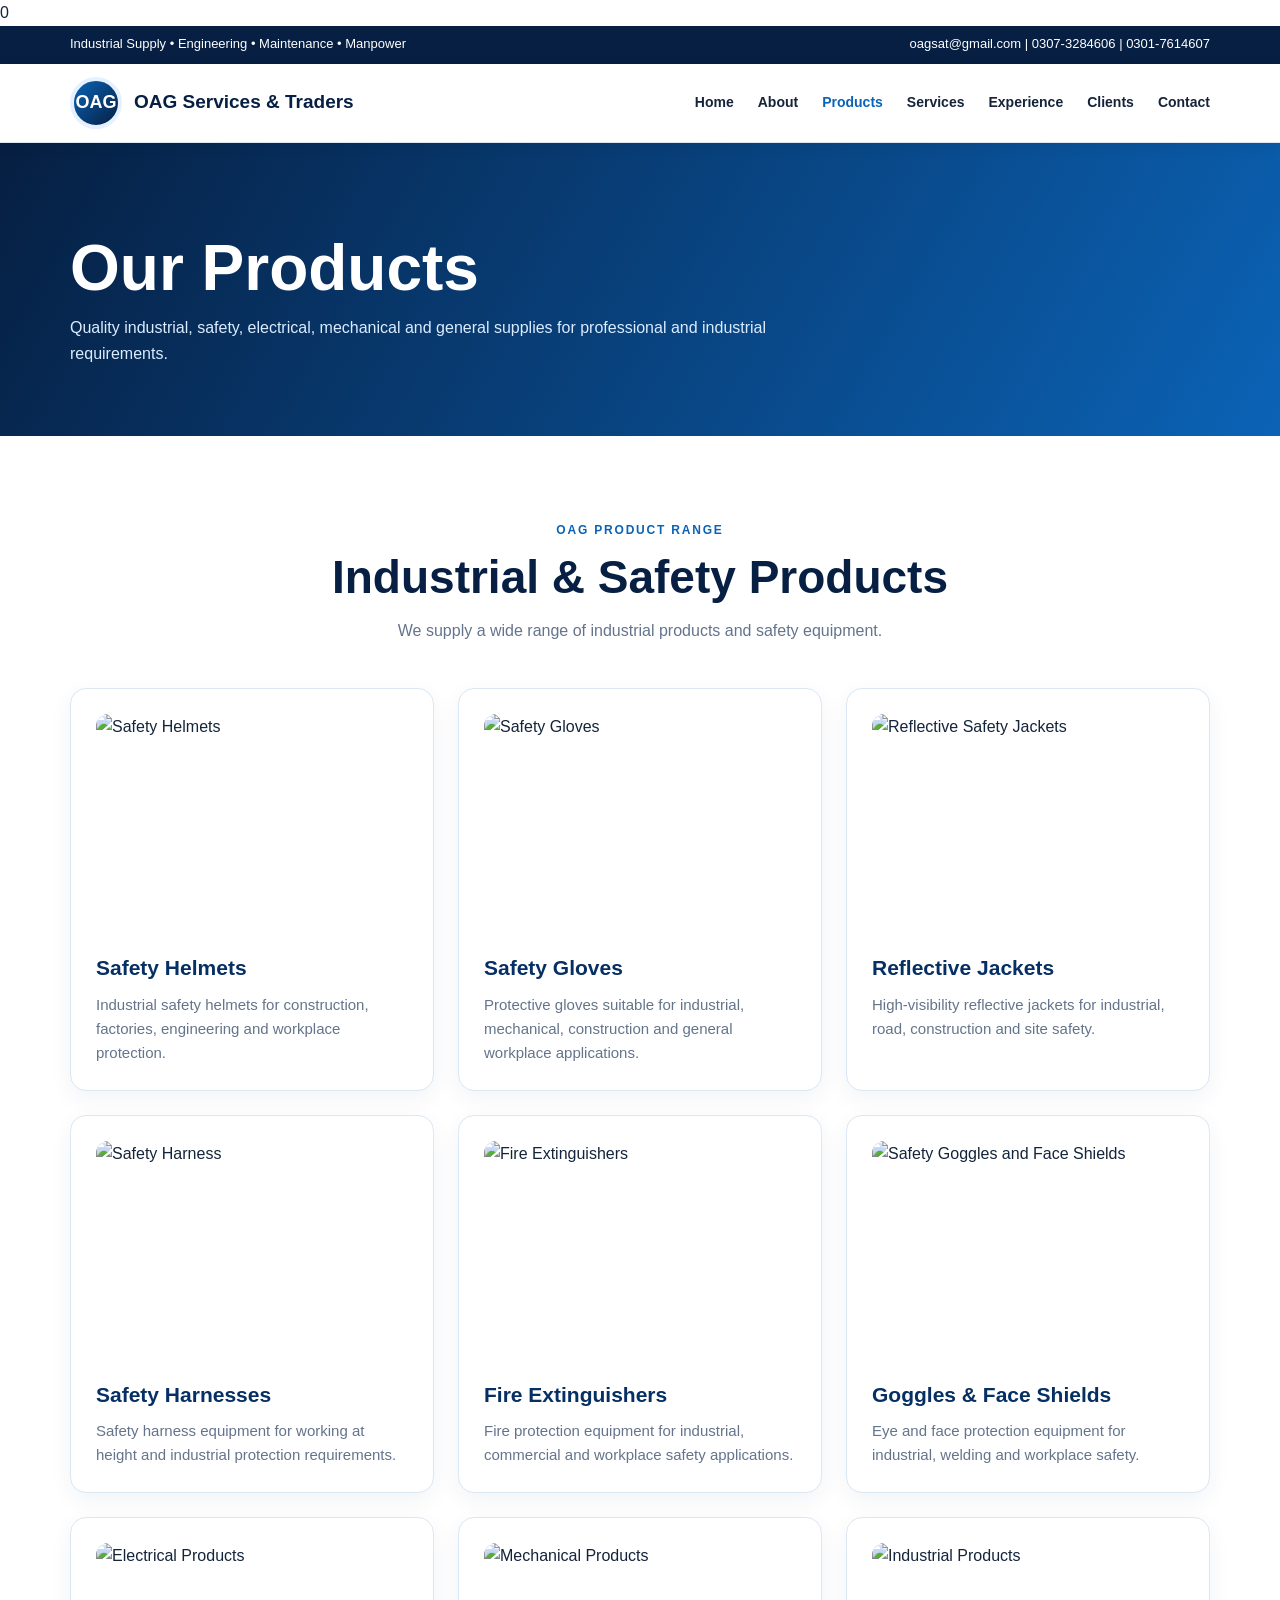
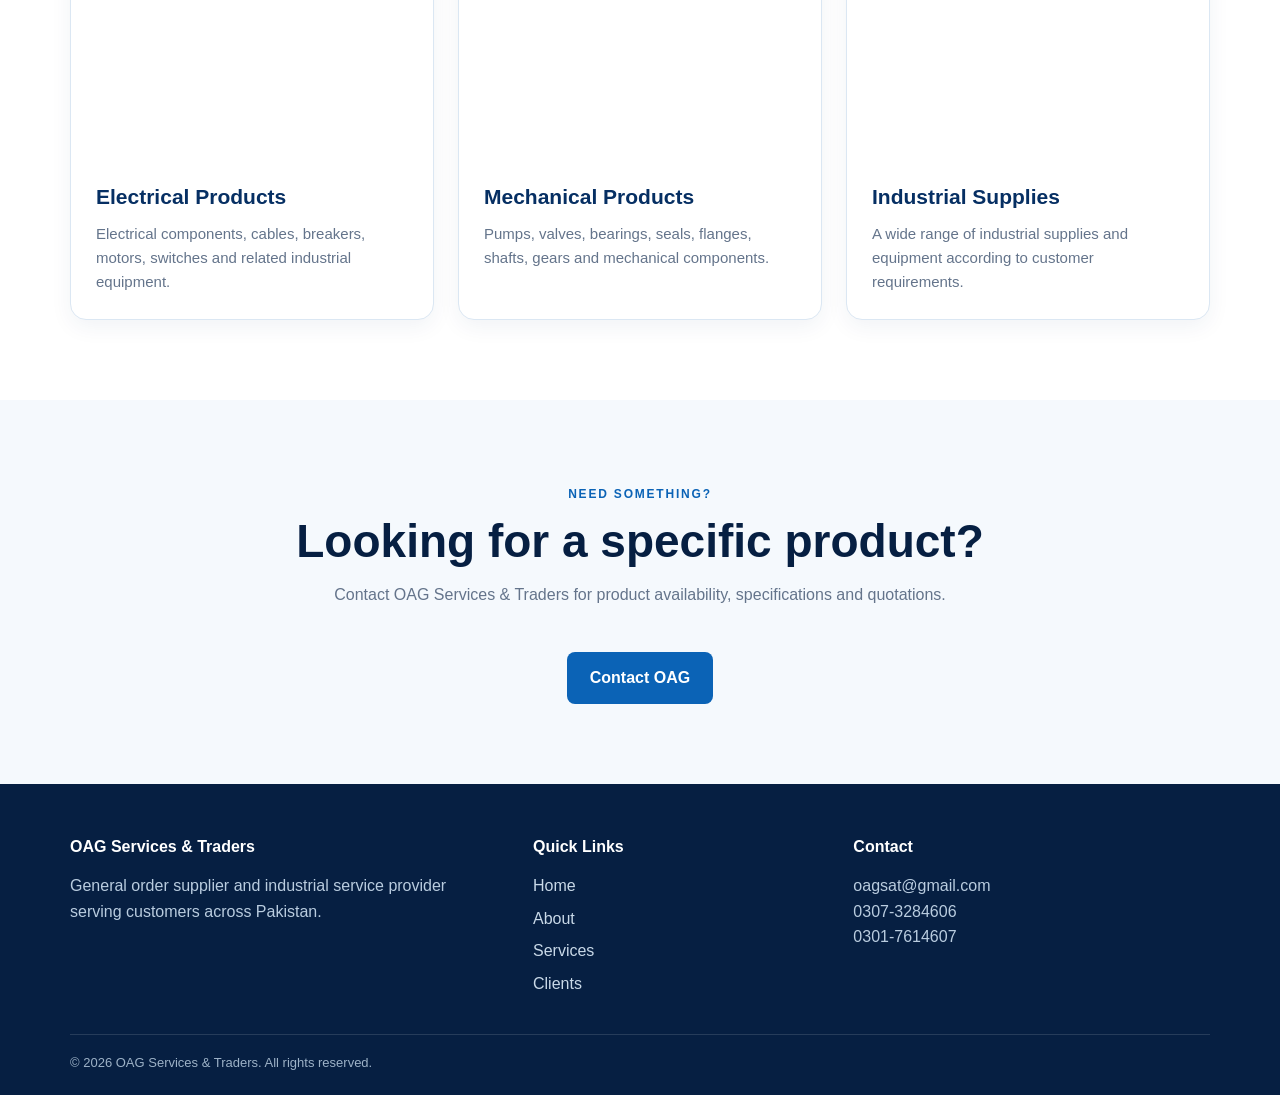
==== commit a861d621: "Update index.html" ====
--- a/index.html
+++ b/index.html
@@ -1,6 +1,6 @@
 <!doctype html>
 <html lang="en">
-<head>
+<head>0
 <meta charset="utf-8">
 <meta name="viewport" content="width=device-width, initial-scale=1">
 <title>OAG Services & Traders | Products</title>
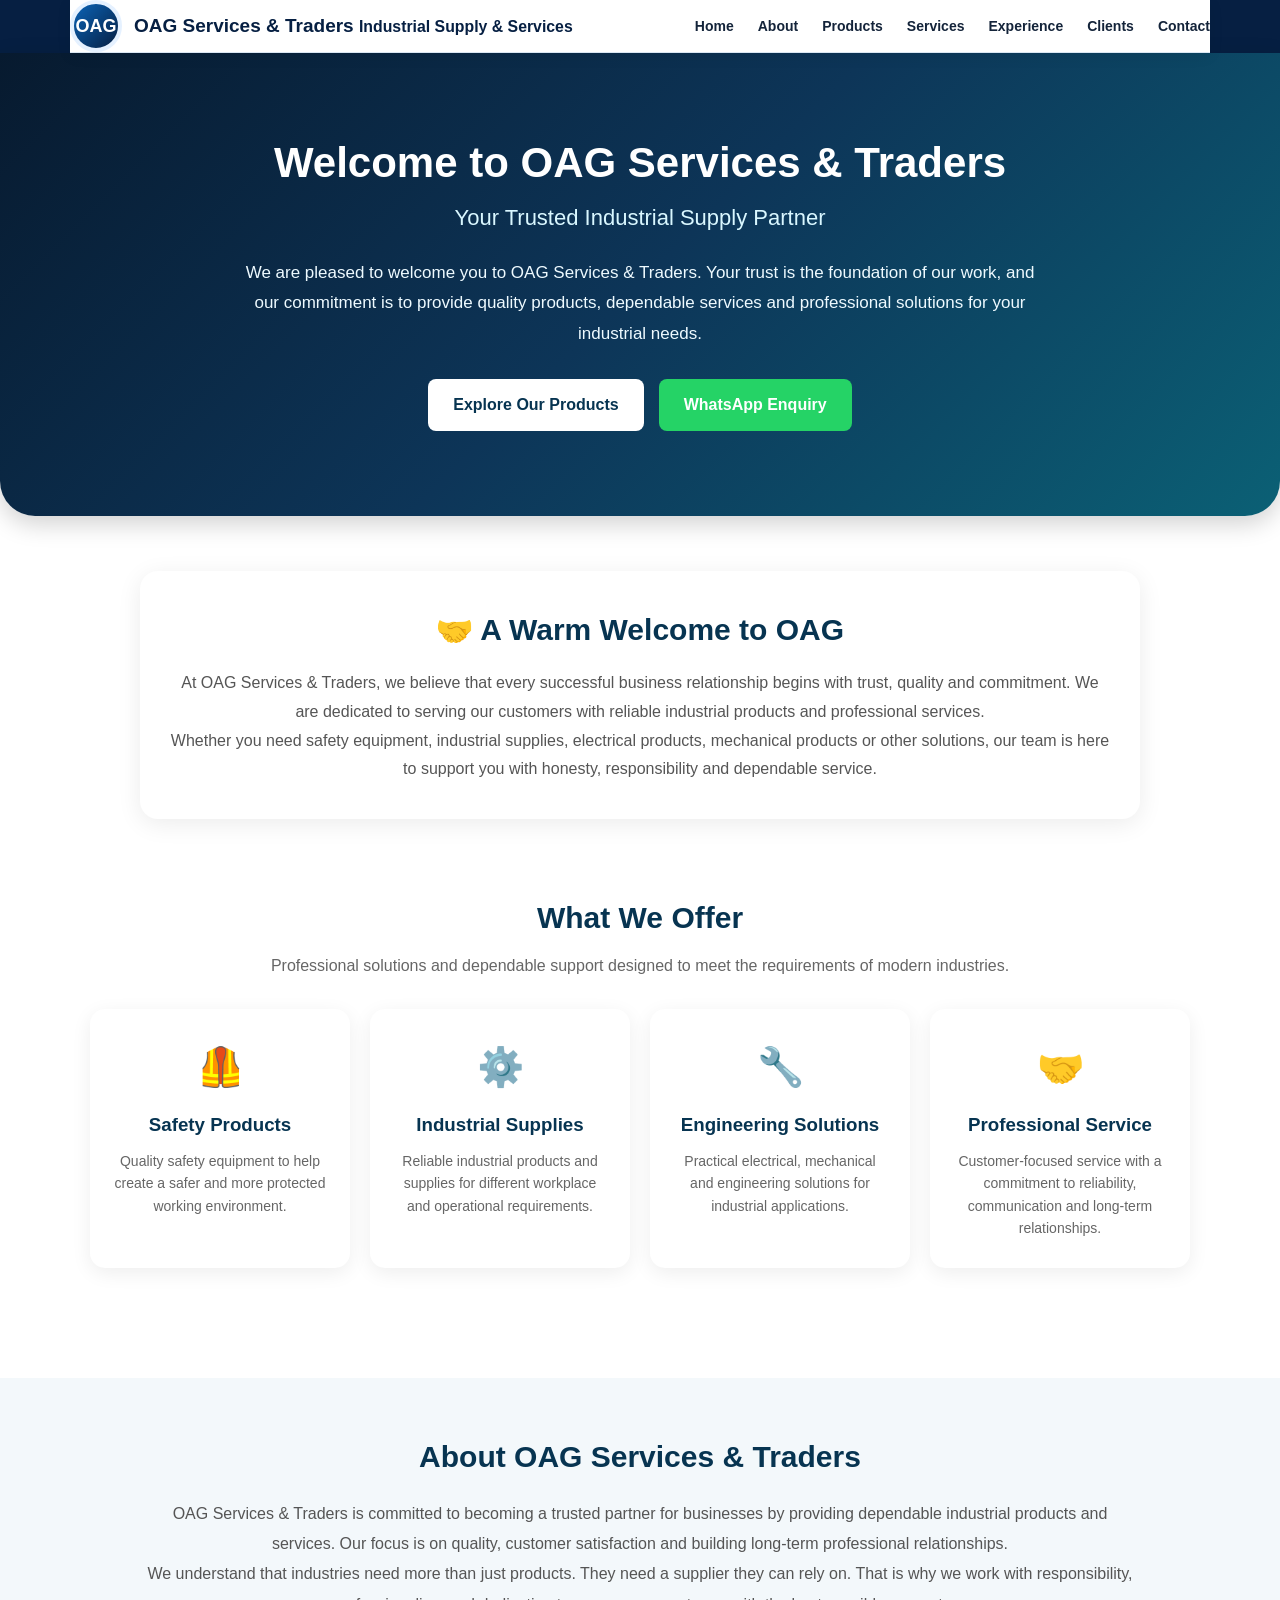
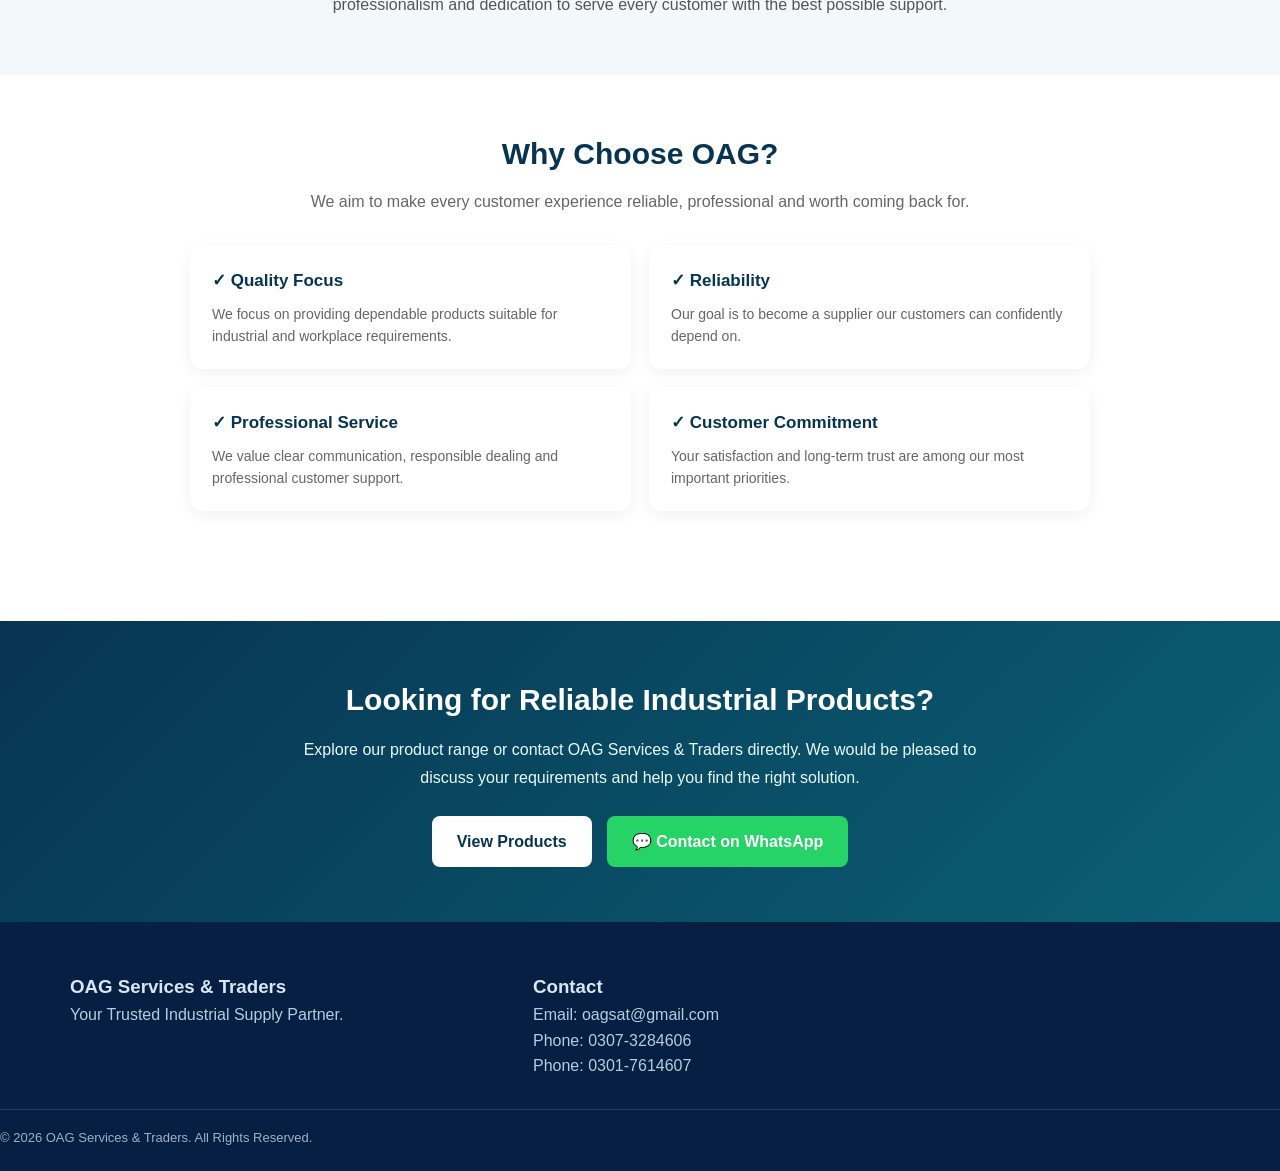
==== commit 5e0b1756: "Update index.html" ====
--- a/index.html
+++ b/index.html
@@ -1,217 +1,542 @@
-<!doctype html>
+<!DOCTYPE html>
 <html lang="en">
-<head>0
-<meta charset="utf-8">
-<meta name="viewport" content="width=device-width, initial-scale=1">
-<title>OAG Services & Traders | Products</title>
-
-<link rel="stylesheet" href="style.css">
+<head>
+  <meta charset="UTF-8">
+  <meta name="viewport" content="width=device-width, initial-scale=1.0">
+
+  <title>OAG Services & Traders | Home</title>
+
+  <link rel="stylesheet" href="style.css">
+
+  <style>
+    .home-hero {
+      background: linear-gradient(135deg, #071a2f, #0d3558, #0b6075);
+      color: white;
+      padding: 85px 25px;
+      text-align: center;
+      border-radius: 0 0 35px 35px;
+      box-shadow: 0 8px 25px rgba(0,0,0,0.18);
+    }
+
+    .home-hero h1 {
+      font-size: 42px;
+      margin-bottom: 12px;
+      line-height: 1.2;
+    }
+
+    .home-hero h2 {
+      font-size: 22px;
+      font-weight: 500;
+      margin-bottom: 22px;
+      color: #d9f7ff;
+    }
+
+    .home-hero p {
+      max-width: 800px;
+      margin: 0 auto 30px;
+      font-size: 17px;
+      line-height: 1.8;
+      color: #eefaff;
+    }
+
+    .home-buttons {
+      display: flex;
+      justify-content: center;
+      gap: 15px;
+      flex-wrap: wrap;
+    }
+
+    .home-btn {
+      display: inline-block;
+      padding: 13px 25px;
+      border-radius: 8px;
+      text-decoration: none;
+      font-weight: 700;
+      transition: 0.3s;
+    }
+
+    .home-btn.primary {
+      background: white;
+      color: #073451;
+    }
+
+    .home-btn.primary:hover {
+      transform: translateY(-3px);
+    }
+
+    .home-btn.whatsapp {
+      background: #25D366;
+      color: white;
+    }
+
+    .home-btn.whatsapp:hover {
+      transform: translateY(-3px);
+      background: #1ebe5d;
+    }
+
+    .welcome-box {
+      max-width: 1000px;
+      margin: 55px auto 20px;
+      padding: 35px 30px;
+      background: white;
+      border-radius: 18px;
+      box-shadow: 0 5px 25px rgba(0,0,0,0.08);
+      text-align: center;
+    }
+
+    .welcome-box h2 {
+      color: #073451;
+      margin-bottom: 15px;
+      font-size: 30px;
+    }
+
+    .welcome-box p {
+      color: #555;
+      line-height: 1.8;
+      font-size: 16px;
+    }
+
+    .section-heading {
+      text-align: center;
+      margin-bottom: 30px;
+    }
+
+    .section-heading h2 {
+      color: #073451;
+      font-size: 30px;
+      margin-bottom: 10px;
+    }
+
+    .section-heading p {
+      color: #666;
+      max-width: 750px;
+      margin: auto;
+      line-height: 1.7;
+    }
+
+    .home-cards {
+      display: grid;
+      grid-template-columns: repeat(4, 1fr);
+      gap: 20px;
+    }
+
+    .home-card {
+      background: white;
+      padding: 28px 22px;
+      border-radius: 15px;
+      text-align: center;
+      box-shadow: 0 5px 20px rgba(0,0,0,0.07);
+      transition: 0.3s;
+    }
+
+    .home-card:hover {
+      transform: translateY(-6px);
+    }
+
+    .home-card .icon {
+      font-size: 38px;
+      margin-bottom: 12px;
+    }
+
+    .home-card h3 {
+      color: #073451;
+      margin-bottom: 10px;
+    }
+
+    .home-card p {
+      color: #666;
+      line-height: 1.6;
+      font-size: 14px;
+    }
+
+    .about-home {
+      background: #f3f8fb;
+      padding: 55px 20px;
+      margin-top: 55px;
+    }
+
+    .about-content {
+      max-width: 1000px;
+      margin: auto;
+      text-align: center;
+    }
+
+    .about-content h2 {
+      color: #073451;
+      font-size: 30px;
+      margin-bottom: 18px;
+    }
+
+    .about-content p {
+      color: #555;
+      line-height: 1.9;
+      font-size: 16px;
+    }
+
+    .why-grid {
+      display: grid;
+      grid-template-columns: repeat(2, 1fr);
+      gap: 18px;
+      max-width: 900px;
+      margin: auto;
+    }
+
+    .why-item {
+      background: white;
+      padding: 22px;
+      border-radius: 12px;
+      box-shadow: 0 4px 15px rgba(0,0,0,0.06);
+    }
+
+    .why-item strong {
+      color: #073451;
+      font-size: 17px;
+    }
+
+    .why-item p {
+      color: #666;
+      margin: 8px 0 0;
+      line-height: 1.6;
+      font-size: 14px;
+    }
+
+    .final-cta {
+      margin-top: 55px;
+      padding: 55px 20px;
+      background: linear-gradient(135deg, #073451, #0b6075);
+      color: white;
+      text-align: center;
+    }
+
+    .final-cta h2 {
+      font-size: 30px;
+      margin-bottom: 12px;
+    }
+
+    .final-cta p {
+      max-width: 700px;
+      margin: 0 auto 25px;
+      line-height: 1.7;
+      color: #e9faff;
+    }
+
+    @media (max-width: 900px) {
+      .home-cards {
+        grid-template-columns: repeat(2, 1fr);
+      }
+    }
+
+    @media (max-width: 600px) {
+      .home-hero {
+        padding: 60px 18px;
+      }
+
+      .home-hero h1 {
+        font-size: 30px;
+      }
+
+      .home-hero h2 {
+        font-size: 18px;
+      }
+
+      .home-cards {
+        grid-template-columns: 1fr;
+      }
+
+      .why-grid {
+        grid-template-columns: 1fr;
+      }
+
+      .welcome-box h2,
+      .section-heading h2,
+      .about-content h2,
+      .final-cta h2 {
+        font-size: 25px;
+      }
+    }
+  </style>
 </head>
 
 <body>
 
-<div class="top">
-  <div class="container">
-    <span>Industrial Supply • Engineering • Maintenance • Manpower</span>
-    <span>oagsat@gmail.com | 0307-3284606 | 0301-7614607</span>
-  </div>
-</div>
-
-<nav class="nav">
-  <div class="container">
-
-    <a class="brand" href="index.html">
-      <div class="logo">OAG</div>
-      <span>OAG Services & Traders</span>
-    </a>
-
-    <button class="menu" aria-label="Menu">☰</button>
-
-    <div class="links">
-      <a href="index.html">Home</a>
-      <a href="about.html">About</a>
-      <a class="active" href="products.html">Products</a>
-      <a href="services.html">Services</a>
-      <a href="experience.html">Experience</a>
-      <a href="clients.html">Clients</a>
-      <a href="contact.html">Contact</a>
-    </div>
-
-  </div>
-</nav>
-
-<section class="pagehero">
-  <div class="container">
-    <h1>Our Products</h1>
-    <p>
-      Quality industrial, safety, electrical, mechanical and general
-      supplies for professional and industrial requirements.
-    </p>
-  </div>
-</section>
-
-<section class="section">
-  <div class="container">
-
-    <div class="section-title">
-      <small>OAG Product Range</small>
-      <h2>Industrial & Safety Products</h2>
-      <p>
-        We supply a wide range of industrial products and safety equipment.
-      </p>
-    </div>
-
-    <div class="grid3">
-
-      <div class="card">
-        <img src="images/helmets.jpg" alt="Safety Helmets">
-        <h3>Safety Helmets</h3>
-        <p>
-          Industrial safety helmets for construction, factories,
-          engineering and workplace protection.
-        </p>
-      </div>
-
-      <div class="card">
-        <img src="images/gloves.jpg" alt="Safety Gloves">
-        <h3>Safety Gloves</h3>
-        <p>
-          Protective gloves suitable for industrial, mechanical,
-          construction and general workplace applications.
-        </p>
-      </div>
-
-      <div class="card">
-        <img src="images/jackets.jpg" alt="Reflective Safety Jackets">
-        <h3>Reflective Jackets</h3>
-        <p>
-          High-visibility reflective jackets for industrial,
-          road, construction and site safety.
-        </p>
-      </div>
-
-      <div class="card">
-        <img src="images/harness.jpg" alt="Safety Harness">
-        <h3>Safety Harnesses</h3>
-        <p>
-          Safety harness equipment for working at height and
-          industrial protection requirements.
-        </p>
-      </div>
-
-      <div class="card">
-        <img src="images/fire-extinguisher.jpg" alt="Fire Extinguishers">
-        <h3>Fire Extinguishers</h3>
-        <p>
-          Fire protection equipment for industrial, commercial
-          and workplace safety applications.
-        </p>
-      </div>
-
-      <div class="card">
-        <img src="images/goggles.jpg" alt="Safety Goggles and Face Shields">
-        <h3>Goggles & Face Shields</h3>
-        <p>
-          Eye and face protection equipment for industrial,
-          welding and workplace safety.
-        </p>
-      </div>
-
-      <div class="card">
-        <img src="images/electrical.jpg" alt="Electrical Products">
-        <h3>Electrical Products</h3>
-        <p>
-          Electrical components, cables, breakers, motors,
-          switches and related industrial equipment.
-        </p>
-      </div>
-
-      <div class="card">
-        <img src="images/mechanical.jpg" alt="Mechanical Products">
-        <h3>Mechanical Products</h3>
-        <p>
-          Pumps, valves, bearings, seals, flanges, shafts,
-          gears and mechanical components.
-        </p>
-      </div>
-
-      <div class="card">
-        <img src="images/industrial.jpg" alt="Industrial Products">
-        <h3>Industrial Supplies</h3>
-        <p>
-          A wide range of industrial supplies and equipment
-          according to customer requirements.
-        </p>
-      </div>
-
-    </div>
-
-  </div>
-</section>
-
-<section class="section alt">
-  <div class="container">
-
-    <div class="section-title">
-      <small>Need Something?</small>
-      <h2>Looking for a specific product?</h2>
-      <p>
-        Contact OAG Services & Traders for product availability,
-        specifications and quotations.
-      </p>
-    </div>
-
-    <div style="text-align:center;">
-      <a class="btn primary" href="contact.html">Contact OAG</a>
-    </div>
-
-  </div>
-</section>
-
-<footer class="footer">
-  <div class="container">
-
-    <div class="footgrid">
-
-      <div>
-        <h4>OAG Services & Traders</h4>
-        <p>
-          General order supplier and industrial service provider
-          serving customers across Pakistan.
-        </p>
-      </div>
-
-      <div>
-        <h4>Quick Links</h4>
+  <!-- HEADER -->
+  <header class="top">
+    <div class="container nav">
+
+      <a href="index.html" class="brand">
+        <div class="logo">OAG</div>
+        <div>
+          <strong>OAG Services & Traders</strong>
+          <small>Industrial Supply & Services</small>
+        </div>
+      </a>
+
+      <nav class="links">
         <a href="index.html">Home</a>
         <a href="about.html">About</a>
+        <a href="products.html">Products</a>
         <a href="services.html">Services</a>
+        <a href="experience.html">Experience</a>
         <a href="clients.html">Clients</a>
-      </div>
+        <a href="contact.html">Contact</a>
+      </nav>
+
+    </div>
+  </header>
+
+
+  <!-- HERO / WELCOME -->
+  <section class="home-hero">
+
+    <h1>Welcome to OAG Services & Traders</h1>
+
+    <h2>Your Trusted Industrial Supply Partner</h2>
+
+    <p>
+      We are pleased to welcome you to OAG Services & Traders.
+      Your trust is the foundation of our work, and our commitment is
+      to provide quality products, dependable services and professional
+      solutions for your industrial needs.
+    </p>
+
+    <div class="home-buttons">
+
+      <a href="products.html" class="home-btn primary">
+        Explore Our Products
+      </a>
+
+      <a
+        href="https://wa.me/923073284606?text=Assalam-o-Alaikum%2C%20I%20visited%20the%20OAG%20Services%20%26%20Traders%20website%20and%20would%20like%20to%20know%20more%20about%20your%20products%20and%20services."
+        class="home-btn whatsapp"
+        target="_blank">
+        WhatsApp Enquiry
+      </a>
+
+    </div>
+
+  </section>
+
+
+  <!-- WELCOME MESSAGE -->
+  <section class="container">
+
+    <div class="welcome-box">
+
+      <h2>🤝 A Warm Welcome to OAG</h2>
+
+      <p>
+        At OAG Services & Traders, we believe that every successful
+        business relationship begins with trust, quality and commitment.
+        We are dedicated to serving our customers with reliable industrial
+        products and professional services.
+      </p>
+
+      <p>
+        Whether you need safety equipment, industrial supplies,
+        electrical products, mechanical products or other solutions,
+        our team is here to support you with honesty, responsibility
+        and dependable service.
+      </p>
+
+    </div>
+
+  </section>
+
+
+  <!-- OUR STRENGTHS -->
+  <section class="container" style="padding:55px 20px;">
+
+    <div class="section-heading">
+
+      <h2>What We Offer</h2>
+
+      <p>
+        Professional solutions and dependable support designed
+        to meet the requirements of modern industries.
+      </p>
+
+    </div>
+
+
+    <div class="home-cards">
+
+      <div class="home-card">
+        <div class="icon">🦺</div>
+        <h3>Safety Products</h3>
+        <p>
+          Quality safety equipment to help create a safer
+          and more protected working environment.
+        </p>
+      </div>
+
+      <div class="home-card">
+        <div class="icon">⚙️</div>
+        <h3>Industrial Supplies</h3>
+        <p>
+          Reliable industrial products and supplies for
+          different workplace and operational requirements.
+        </p>
+      </div>
+
+      <div class="home-card">
+        <div class="icon">🔧</div>
+        <h3>Engineering Solutions</h3>
+        <p>
+          Practical electrical, mechanical and engineering
+          solutions for industrial applications.
+        </p>
+      </div>
+
+      <div class="home-card">
+        <div class="icon">🤝</div>
+        <h3>Professional Service</h3>
+        <p>
+          Customer-focused service with a commitment to
+          reliability, communication and long-term relationships.
+        </p>
+      </div>
+
+    </div>
+
+  </section>
+
+
+  <!-- ABOUT OAG -->
+  <section class="about-home">
+
+    <div class="about-content">
+
+      <h2>About OAG Services & Traders</h2>
+
+      <p>
+        OAG Services & Traders is committed to becoming a trusted
+        partner for businesses by providing dependable industrial
+        products and services. Our focus is on quality, customer
+        satisfaction and building long-term professional relationships.
+      </p>
+
+      <p>
+        We understand that industries need more than just products.
+        They need a supplier they can rely on. That is why we work
+        with responsibility, professionalism and dedication to serve
+        every customer with the best possible support.
+      </p>
+
+    </div>
+
+  </section>
+
+
+  <!-- WHY CHOOSE US -->
+  <section class="container" style="padding:55px 20px;">
+
+    <div class="section-heading">
+
+      <h2>Why Choose OAG?</h2>
+
+      <p>
+        We aim to make every customer experience reliable,
+        professional and worth coming back for.
+      </p>
+
+    </div>
+
+
+    <div class="why-grid">
+
+      <div class="why-item">
+        <strong>✓ Quality Focus</strong>
+        <p>
+          We focus on providing dependable products suitable
+          for industrial and workplace requirements.
+        </p>
+      </div>
+
+      <div class="why-item">
+        <strong>✓ Reliability</strong>
+        <p>
+          Our goal is to become a supplier our customers
+          can confidently depend on.
+        </p>
+      </div>
+
+      <div class="why-item">
+        <strong>✓ Professional Service</strong>
+        <p>
+          We value clear communication, responsible dealing
+          and professional customer support.
+        </p>
+      </div>
+
+      <div class="why-item">
+        <strong>✓ Customer Commitment</strong>
+        <p>
+          Your satisfaction and long-term trust are among
+          our most important priorities.
+        </p>
+      </div>
+
+    </div>
+
+  </section>
+
+
+  <!-- PRODUCTS CTA -->
+  <section class="final-cta">
+
+    <h2>Looking for Reliable Industrial Products?</h2>
+
+    <p>
+      Explore our product range or contact OAG Services & Traders
+      directly. We would be pleased to discuss your requirements
+      and help you find the right solution.
+    </p>
+
+    <div class="home-buttons">
+
+      <a href="products.html" class="home-btn primary">
+        View Products
+      </a>
+
+      <a
+        href="https://wa.me/923073284606?text=Assalam-o-Alaikum%2C%20I%20would%20like%20to%20make%20an%20enquiry%20about%20OAG%20Services%20%26%20Traders."
+        class="home-btn whatsapp"
+        target="_blank">
+        💬 Contact on WhatsApp
+      </a>
+
+    </div>
+
+  </section>
+
+
+  <!-- FOOTER -->
+  <footer class="footer">
+
+    <div class="container footgrid">
 
       <div>
-        <h4>Contact</h4>
-        <p>
-          oagsat@gmail.com<br>
-          0307-3284606<br>
-          0301-7614607
-        </p>
+        <h3>OAG Services & Traders</h3>
+        <p>
+          Your Trusted Industrial Supply Partner.
+        </p>
+      </div>
+
+      <div>
+        <h3>Contact</h3>
+        <p>Email: oagsat@gmail.com</p>
+        <p>Phone: 0307-3284606</p>
+        <p>Phone: 0301-7614607</p>
       </div>
 
     </div>
 
     <div class="bottom">
-      © 2026 OAG Services & Traders. All rights reserved.
-    </div>
-
-  </div>
-</footer>
-
-<script>
-document.querySelector('.menu').addEventListener('click', function() {
-  document.querySelector('.links').classList.toggle('open');
-});
-</script>
+      © 2026 OAG Services & Traders. All Rights Reserved.
+    </div>
+
+  </footer>
+
 
 </body>
 </html>
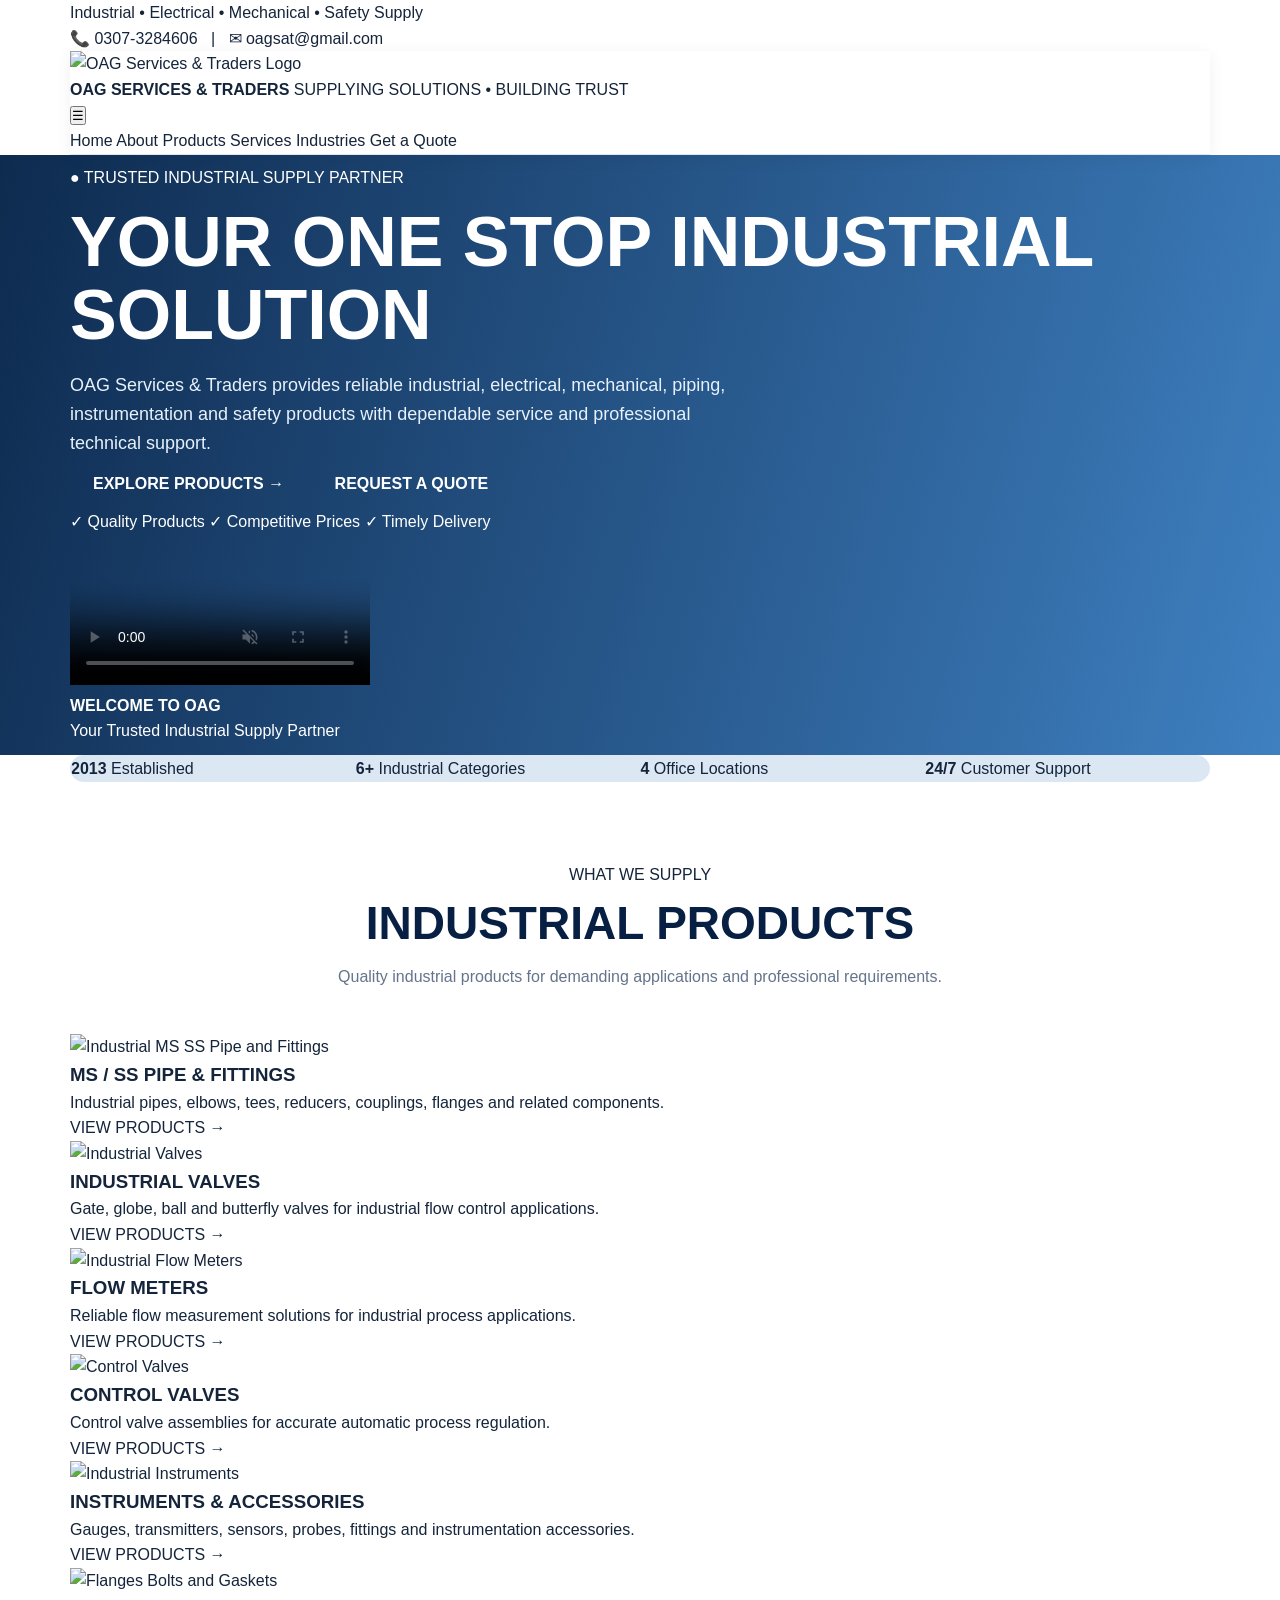
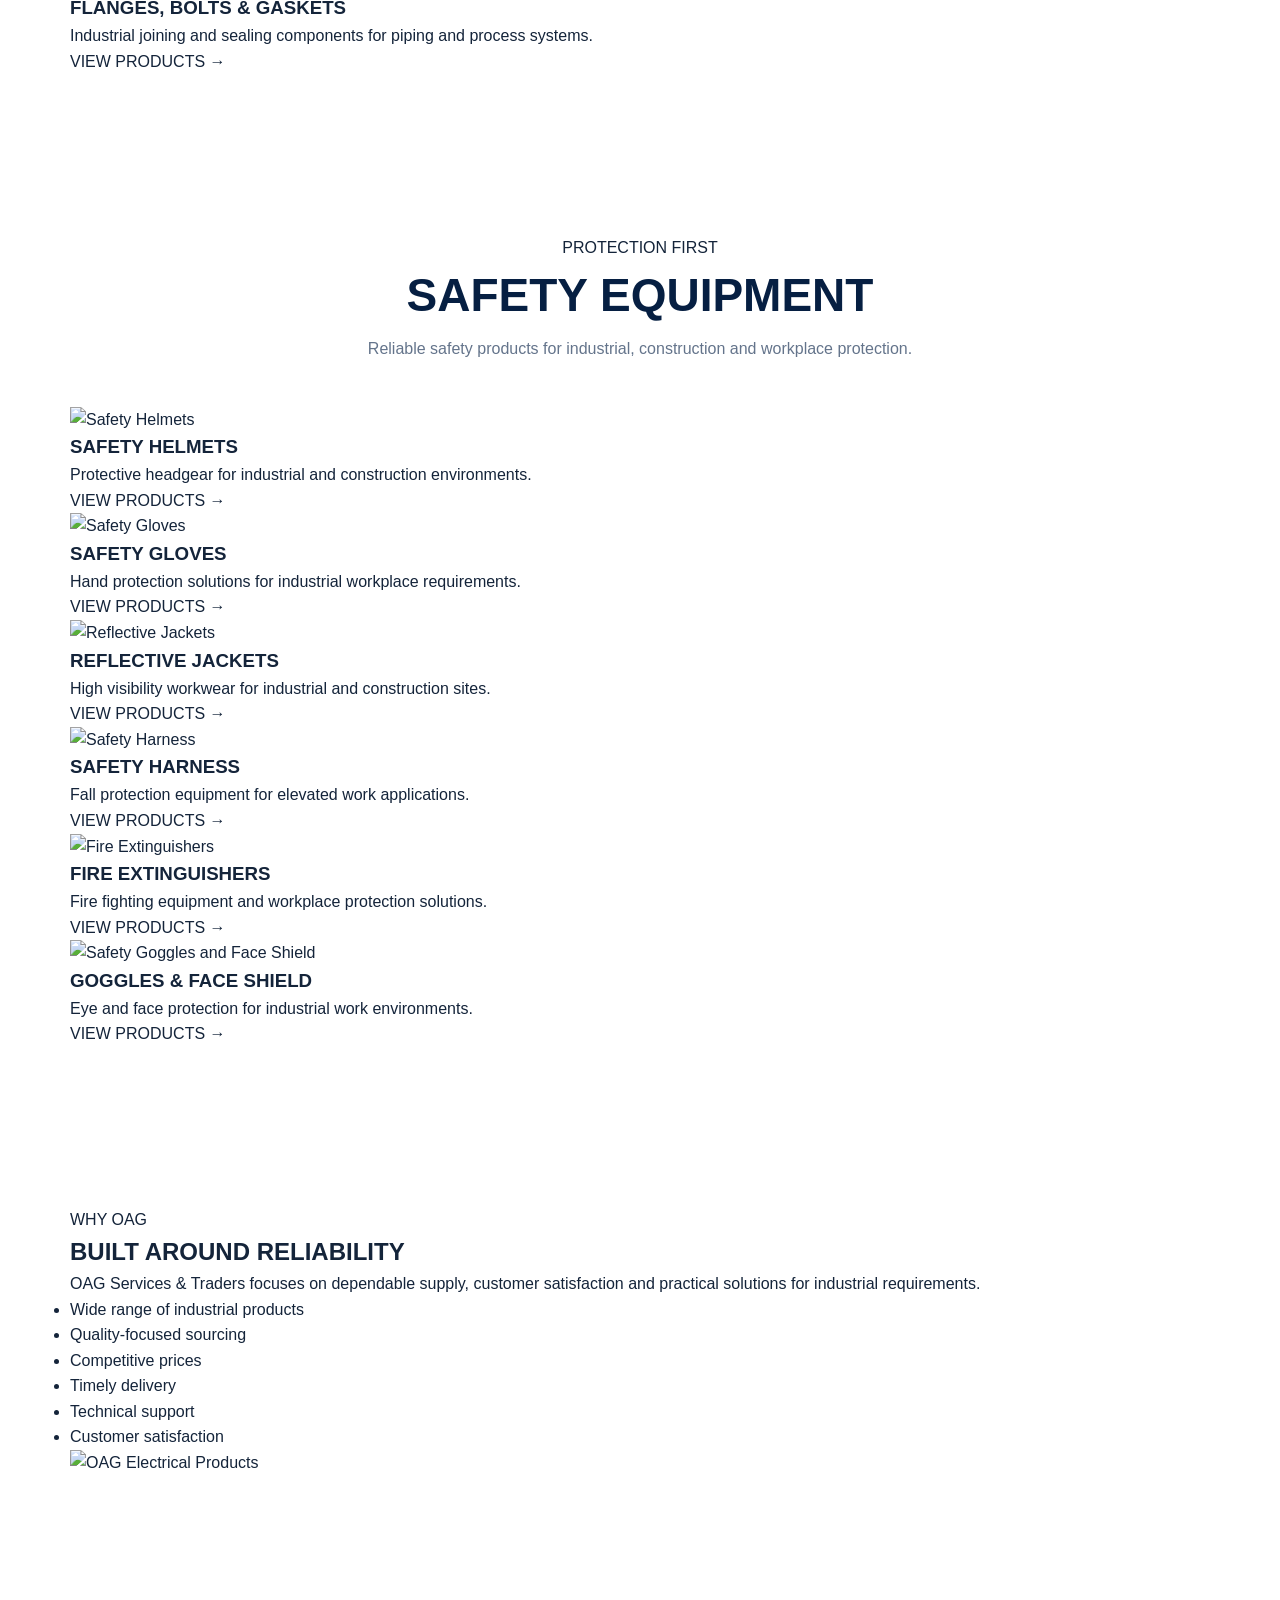
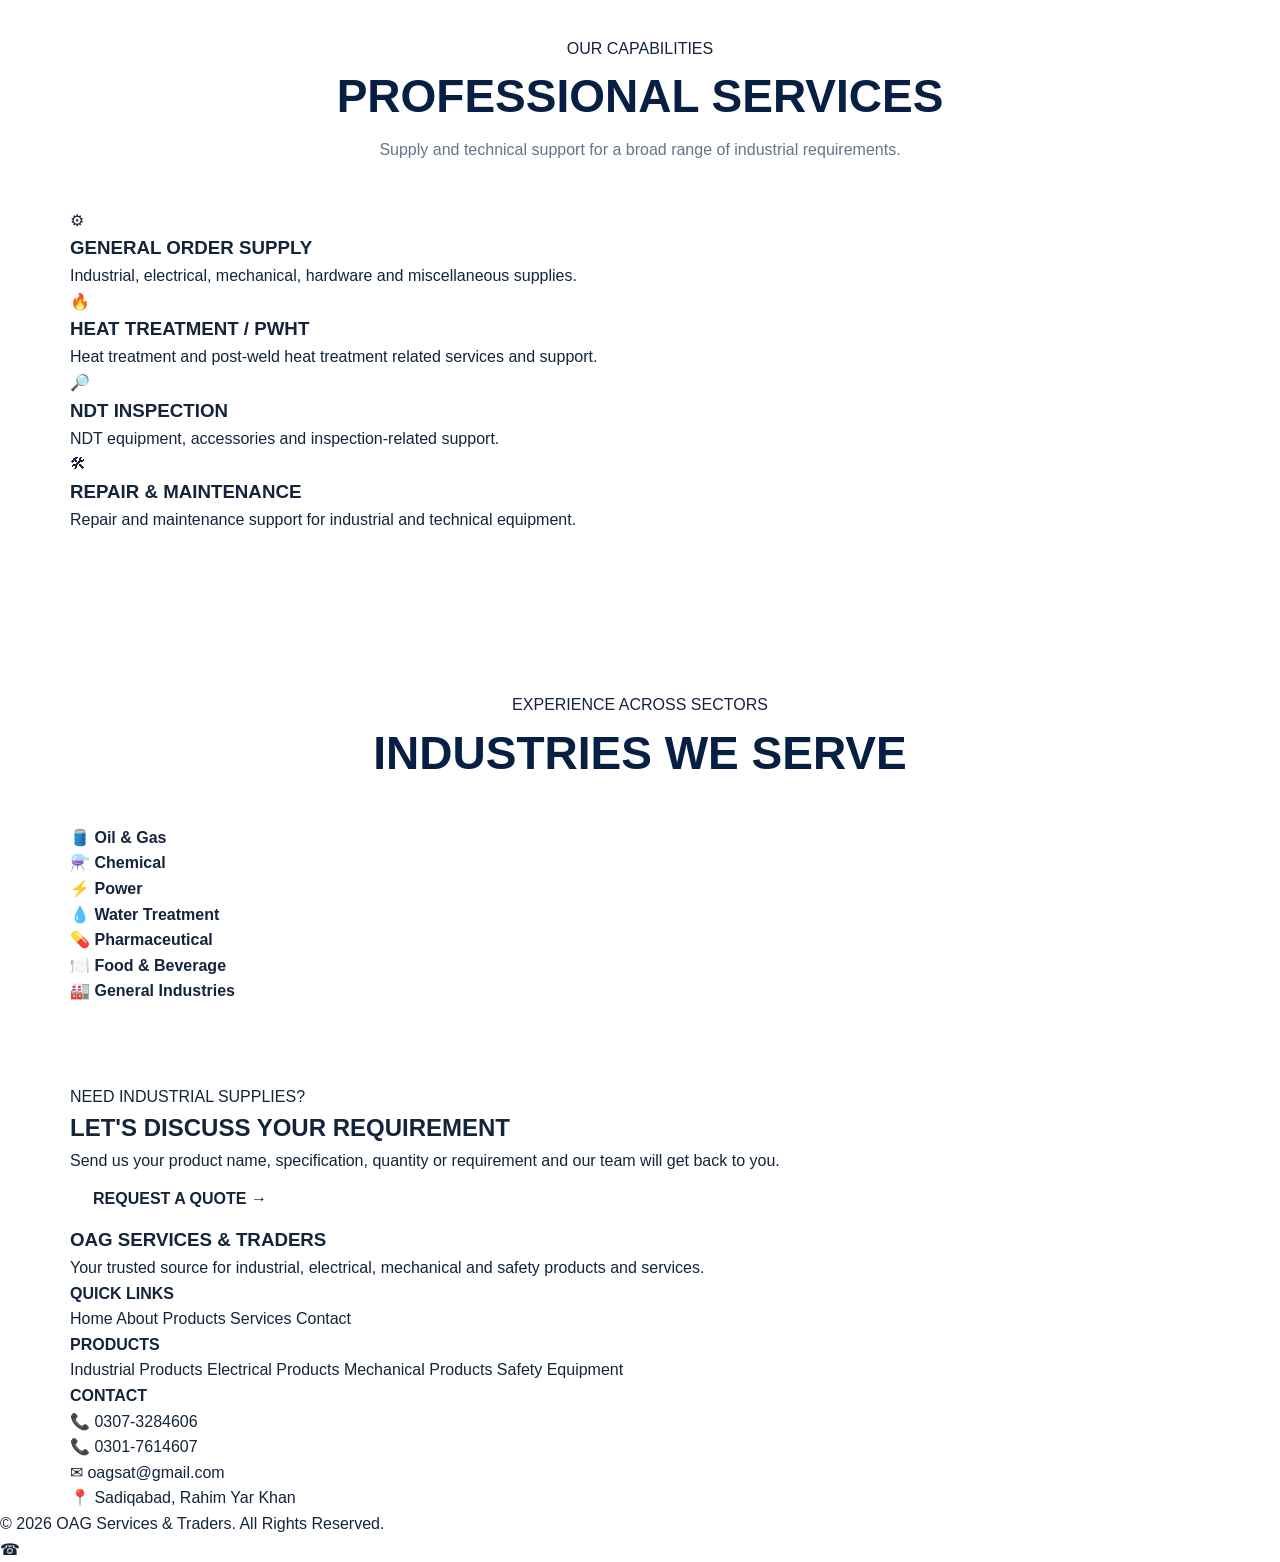
==== commit 8714d180: "Update index.html" ====
--- a/index.html
+++ b/index.html
@@ -1,542 +1,1033 @@
 <!DOCTYPE html>
 <html lang="en">
 <head>
-  <meta charset="UTF-8">
-  <meta name="viewport" content="width=device-width, initial-scale=1.0">
-
-  <title>OAG Services & Traders | Home</title>
-
-  <link rel="stylesheet" href="style.css">
-
-  <style>
-    .home-hero {
-      background: linear-gradient(135deg, #071a2f, #0d3558, #0b6075);
-      color: white;
-      padding: 85px 25px;
-      text-align: center;
-      border-radius: 0 0 35px 35px;
-      box-shadow: 0 8px 25px rgba(0,0,0,0.18);
-    }
-
-    .home-hero h1 {
-      font-size: 42px;
-      margin-bottom: 12px;
-      line-height: 1.2;
-    }
-
-    .home-hero h2 {
-      font-size: 22px;
-      font-weight: 500;
-      margin-bottom: 22px;
-      color: #d9f7ff;
-    }
-
-    .home-hero p {
-      max-width: 800px;
-      margin: 0 auto 30px;
-      font-size: 17px;
-      line-height: 1.8;
-      color: #eefaff;
-    }
-
-    .home-buttons {
-      display: flex;
-      justify-content: center;
-      gap: 15px;
-      flex-wrap: wrap;
-    }
-
-    .home-btn {
-      display: inline-block;
-      padding: 13px 25px;
-      border-radius: 8px;
-      text-decoration: none;
-      font-weight: 700;
-      transition: 0.3s;
-    }
-
-    .home-btn.primary {
-      background: white;
-      color: #073451;
-    }
-
-    .home-btn.primary:hover {
-      transform: translateY(-3px);
-    }
-
-    .home-btn.whatsapp {
-      background: #25D366;
-      color: white;
-    }
-
-    .home-btn.whatsapp:hover {
-      transform: translateY(-3px);
-      background: #1ebe5d;
-    }
-
-    .welcome-box {
-      max-width: 1000px;
-      margin: 55px auto 20px;
-      padding: 35px 30px;
-      background: white;
-      border-radius: 18px;
-      box-shadow: 0 5px 25px rgba(0,0,0,0.08);
-      text-align: center;
-    }
-
-    .welcome-box h2 {
-      color: #073451;
-      margin-bottom: 15px;
-      font-size: 30px;
-    }
-
-    .welcome-box p {
-      color: #555;
-      line-height: 1.8;
-      font-size: 16px;
-    }
-
-    .section-heading {
-      text-align: center;
-      margin-bottom: 30px;
-    }
-
-    .section-heading h2 {
-      color: #073451;
-      font-size: 30px;
-      margin-bottom: 10px;
-    }
-
-    .section-heading p {
-      color: #666;
-      max-width: 750px;
-      margin: auto;
-      line-height: 1.7;
-    }
-
-    .home-cards {
-      display: grid;
-      grid-template-columns: repeat(4, 1fr);
-      gap: 20px;
-    }
-
-    .home-card {
-      background: white;
-      padding: 28px 22px;
-      border-radius: 15px;
-      text-align: center;
-      box-shadow: 0 5px 20px rgba(0,0,0,0.07);
-      transition: 0.3s;
-    }
-
-    .home-card:hover {
-      transform: translateY(-6px);
-    }
-
-    .home-card .icon {
-      font-size: 38px;
-      margin-bottom: 12px;
-    }
-
-    .home-card h3 {
-      color: #073451;
-      margin-bottom: 10px;
-    }
-
-    .home-card p {
-      color: #666;
-      line-height: 1.6;
-      font-size: 14px;
-    }
-
-    .about-home {
-      background: #f3f8fb;
-      padding: 55px 20px;
-      margin-top: 55px;
-    }
-
-    .about-content {
-      max-width: 1000px;
-      margin: auto;
-      text-align: center;
-    }
-
-    .about-content h2 {
-      color: #073451;
-      font-size: 30px;
-      margin-bottom: 18px;
-    }
-
-    .about-content p {
-      color: #555;
-      line-height: 1.9;
-      font-size: 16px;
-    }
-
-    .why-grid {
-      display: grid;
-      grid-template-columns: repeat(2, 1fr);
-      gap: 18px;
-      max-width: 900px;
-      margin: auto;
-    }
-
-    .why-item {
-      background: white;
-      padding: 22px;
-      border-radius: 12px;
-      box-shadow: 0 4px 15px rgba(0,0,0,0.06);
-    }
-
-    .why-item strong {
-      color: #073451;
-      font-size: 17px;
-    }
-
-    .why-item p {
-      color: #666;
-      margin: 8px 0 0;
-      line-height: 1.6;
-      font-size: 14px;
-    }
-
-    .final-cta {
-      margin-top: 55px;
-      padding: 55px 20px;
-      background: linear-gradient(135deg, #073451, #0b6075);
-      color: white;
-      text-align: center;
-    }
-
-    .final-cta h2 {
-      font-size: 30px;
-      margin-bottom: 12px;
-    }
-
-    .final-cta p {
-      max-width: 700px;
-      margin: 0 auto 25px;
-      line-height: 1.7;
-      color: #e9faff;
-    }
-
-    @media (max-width: 900px) {
-      .home-cards {
-        grid-template-columns: repeat(2, 1fr);
-      }
-    }
-
-    @media (max-width: 600px) {
-      .home-hero {
-        padding: 60px 18px;
-      }
-
-      .home-hero h1 {
-        font-size: 30px;
-      }
-
-      .home-hero h2 {
-        font-size: 18px;
-      }
-
-      .home-cards {
-        grid-template-columns: 1fr;
-      }
-
-      .why-grid {
-        grid-template-columns: 1fr;
-      }
-
-      .welcome-box h2,
-      .section-heading h2,
-      .about-content h2,
-      .final-cta h2 {
-        font-size: 25px;
-      }
-    }
-  </style>
+<meta charset="UTF-8">
+<meta name="viewport" content="width=device-width, initial-scale=1.0">
+
+<title>OAG Services & Traders | Industrial Solutions</title>
+
+<meta name="description"
+content="OAG Services & Traders - Industrial, Electrical, Mechanical, Safety Products and Technical Services.">
+
+<link rel="stylesheet" href="style.css">
 </head>
 
 <body>
 
-  <!-- HEADER -->
-  <header class="top">
+<!-- TOP BAR -->
+<div class="topbar">
+    <div class="container topbar-inner">
+        <div>Industrial • Electrical • Mechanical • Safety Supply</div>
+
+        <div>
+            📞 <a href="tel:+923073284606">0307-3284606</a>
+            &nbsp; | &nbsp;
+            ✉ <a href="mailto:oagsat@gmail.com">oagsat@gmail.com</a>
+        </div>
+    </div>
+</div>
+
+
+<!-- NAVIGATION -->
+<header class="header">
+
     <div class="container nav">
 
-      <a href="index.html" class="brand">
-        <div class="logo">OAG</div>
+        <a href="index.html" class="logo-area">
+
+            <img src="assets/oag-logo.png"
+                 alt="OAG Services & Traders Logo">
+
+            <div>
+                <strong>OAG SERVICES & TRADERS</strong>
+                <span>SUPPLYING SOLUTIONS • BUILDING TRUST</span>
+            </div>
+
+        </a>
+
+
+        <button class="menu-btn" onclick="toggleMenu()">
+            ☰
+        </button>
+
+
+        <nav id="mainNav">
+
+            <a href="index.html" class="active">
+                Home
+            </a>
+
+            <a href="about.html">
+                About
+            </a>
+
+            <a href="products.html">
+                Products
+            </a>
+
+            <a href="services.html">
+                Services
+            </a>
+
+            <a href="industries.html">
+                Industries
+            </a>
+
+            <a href="contact.html" class="quote-btn">
+                Get a Quote
+            </a>
+
+        </nav>
+
+    </div>
+
+</header>
+
+
+
+<!-- HERO / WELCOME -->
+<section class="hero">
+
+    <div class="container hero-content">
+
+        <div class="hero-text">
+
+            <div class="small-badge">
+                ● TRUSTED INDUSTRIAL SUPPLY PARTNER
+            </div>
+
+
+            <h1>
+                YOUR ONE STOP
+                <span>INDUSTRIAL</span>
+                SOLUTION
+            </h1>
+
+
+            <p>
+                OAG Services & Traders provides reliable industrial,
+                electrical, mechanical, piping, instrumentation and
+                safety products with dependable service and professional
+                technical support.
+            </p>
+
+
+            <div class="hero-buttons">
+
+                <a href="products.html" class="btn orange-btn">
+                    EXPLORE PRODUCTS →
+                </a>
+
+                <a href="contact.html" class="btn outline-btn">
+                    REQUEST A QUOTE
+                </a>
+
+            </div>
+
+
+            <div class="hero-note">
+
+                <span>✓</span> Quality Products
+                <span>✓</span> Competitive Prices
+                <span>✓</span> Timely Delivery
+
+            </div>
+
+        </div>
+
+
+
+        <!-- WELCOME VIDEO -->
+
+        <div class="welcome-video">
+
+            <video
+                controls
+                autoplay
+                muted
+                loop
+                playsinline
+                poster="assets/hero-industrial-poster.png">
+
+                <source
+                    src="assets/welcome-video.mp4"
+                    type="video/mp4">
+
+                Your browser does not support video.
+
+            </video>
+
+
+            <div class="video-caption">
+
+                <strong>WELCOME TO OAG</strong>
+
+                <br>
+
+                Your Trusted Industrial Supply Partner
+
+            </div>
+
+        </div>
+
+    </div>
+
+</section>
+
+
+
+<!-- QUICK STATS -->
+
+<section class="stats-section">
+
+    <div class="container stats">
+
+        <div class="stat-box">
+
+            <strong>2013</strong>
+
+            <span>
+                Established
+            </span>
+
+        </div>
+
+
+        <div class="stat-box">
+
+            <strong>6+</strong>
+
+            <span>
+                Industrial Categories
+            </span>
+
+        </div>
+
+
+        <div class="stat-box">
+
+            <strong>4</strong>
+
+            <span>
+                Office Locations
+            </span>
+
+        </div>
+
+
+        <div class="stat-box">
+
+            <strong>24/7</strong>
+
+            <span>
+                Customer Support
+            </span>
+
+        </div>
+
+    </div>
+
+</section>
+
+
+
+<!-- INDUSTRIAL PRODUCTS -->
+
+<section class="section">
+
+    <div class="container">
+
+        <div class="section-title">
+
+            <span>
+                WHAT WE SUPPLY
+            </span>
+
+            <h2>
+                INDUSTRIAL PRODUCTS
+            </h2>
+
+            <p>
+                Quality industrial products for demanding
+                applications and professional requirements.
+            </p>
+
+        </div>
+
+
+
+        <div class="product-grid">
+
+
+            <!-- PRODUCT 1 -->
+
+            <div class="product-card">
+
+                <img
+                    src="assets/industrial/01_Industrial_MS_SS_Pipe_Fittings.png"
+                    alt="Industrial MS SS Pipe and Fittings">
+
+                <div class="product-content">
+
+                    <h3>
+                        MS / SS PIPE & FITTINGS
+                    </h3>
+
+                    <p>
+                        Industrial pipes, elbows, tees, reducers,
+                        couplings, flanges and related components.
+                    </p>
+
+                    <a href="products.html">
+                        VIEW PRODUCTS →
+                    </a>
+
+                </div>
+
+            </div>
+
+
+
+            <!-- PRODUCT 2 -->
+
+            <div class="product-card">
+
+                <img
+                    src="assets/industrial/02_Valves.png"
+                    alt="Industrial Valves">
+
+                <div class="product-content">
+
+                    <h3>
+                        INDUSTRIAL VALVES
+                    </h3>
+
+                    <p>
+                        Gate, globe, ball and butterfly valves
+                        for industrial flow control applications.
+                    </p>
+
+                    <a href="products.html">
+                        VIEW PRODUCTS →
+                    </a>
+
+                </div>
+
+            </div>
+
+
+
+            <!-- PRODUCT 3 -->
+
+            <div class="product-card">
+
+                <img
+                    src="assets/industrial/03_Flow_Meters.png"
+                    alt="Industrial Flow Meters">
+
+                <div class="product-content">
+
+                    <h3>
+                        FLOW METERS
+                    </h3>
+
+                    <p>
+                        Reliable flow measurement solutions
+                        for industrial process applications.
+                    </p>
+
+                    <a href="products.html">
+                        VIEW PRODUCTS →
+                    </a>
+
+                </div>
+
+            </div>
+
+
+
+            <!-- PRODUCT 4 -->
+
+            <div class="product-card">
+
+                <img
+                    src="assets/industrial/04_Control_Valves.png"
+                    alt="Control Valves">
+
+                <div class="product-content">
+
+                    <h3>
+                        CONTROL VALVES
+                    </h3>
+
+                    <p>
+                        Control valve assemblies for accurate
+                        automatic process regulation.
+                    </p>
+
+                    <a href="products.html">
+                        VIEW PRODUCTS →
+                    </a>
+
+                </div>
+
+            </div>
+
+
+
+            <!-- PRODUCT 5 -->
+
+            <div class="product-card">
+
+                <img
+                    src="assets/industrial/05_Other_Instruments_Accessories.png"
+                    alt="Industrial Instruments">
+
+                <div class="product-content">
+
+                    <h3>
+                        INSTRUMENTS & ACCESSORIES
+                    </h3>
+
+                    <p>
+                        Gauges, transmitters, sensors, probes,
+                        fittings and instrumentation accessories.
+                    </p>
+
+                    <a href="products.html">
+                        VIEW PRODUCTS →
+                    </a>
+
+                </div>
+
+            </div>
+
+
+
+            <!-- PRODUCT 6 -->
+
+            <div class="product-card">
+
+                <img
+                    src="assets/industrial/06_Flanges_Bolts_Gaskets.png"
+                    alt="Flanges Bolts and Gaskets">
+
+                <div class="product-content">
+
+                    <h3>
+                        FLANGES, BOLTS & GASKETS
+                    </h3>
+
+                    <p>
+                        Industrial joining and sealing components
+                        for piping and process systems.
+                    </p>
+
+                    <a href="products.html">
+                        VIEW PRODUCTS →
+                    </a>
+
+                </div>
+
+            </div>
+
+        </div>
+
+    </div>
+
+</section>
+
+
+
+<!-- SAFETY PRODUCTS -->
+
+<section class="section light-section">
+
+    <div class="container">
+
+        <div class="section-title">
+
+            <span>
+                PROTECTION FIRST
+            </span>
+
+            <h2>
+                SAFETY EQUIPMENT
+            </h2>
+
+            <p>
+                Reliable safety products for industrial,
+                construction and workplace protection.
+            </p>
+
+        </div>
+
+
+
+        <div class="product-grid">
+
+
+            <div class="product-card">
+
+                <img
+                    src="assets/safety/01_Safety_Helmets.png"
+                    alt="Safety Helmets">
+
+                <div class="product-content">
+
+                    <h3>
+                        SAFETY HELMETS
+                    </h3>
+
+                    <p>
+                        Protective headgear for industrial
+                        and construction environments.
+                    </p>
+
+                    <a href="products.html">
+                        VIEW PRODUCTS →
+                    </a>
+
+                </div>
+
+            </div>
+
+
+
+            <div class="product-card">
+
+                <img
+                    src="assets/safety/02_Safety_Gloves.png"
+                    alt="Safety Gloves">
+
+                <div class="product-content">
+
+                    <h3>
+                        SAFETY GLOVES
+                    </h3>
+
+                    <p>
+                        Hand protection solutions for
+                        industrial workplace requirements.
+                    </p>
+
+                    <a href="products.html">
+                        VIEW PRODUCTS →
+                    </a>
+
+                </div>
+
+            </div>
+
+
+
+            <div class="product-card">
+
+                <img
+                    src="assets/safety/03_Reflective_Jackets.png"
+                    alt="Reflective Jackets">
+
+                <div class="product-content">
+
+                    <h3>
+                        REFLECTIVE JACKETS
+                    </h3>
+
+                    <p>
+                        High visibility workwear for
+                        industrial and construction sites.
+                    </p>
+
+                    <a href="products.html">
+                        VIEW PRODUCTS →
+                    </a>
+
+                </div>
+
+            </div>
+
+
+
+            <div class="product-card">
+
+                <img
+                    src="assets/safety/04_Safety_Harness.png"
+                    alt="Safety Harness">
+
+                <div class="product-content">
+
+                    <h3>
+                        SAFETY HARNESS
+                    </h3>
+
+                    <p>
+                        Fall protection equipment for
+                        elevated work applications.
+                    </p>
+
+                    <a href="products.html">
+                        VIEW PRODUCTS →
+                    </a>
+
+                </div>
+
+            </div>
+
+
+
+            <div class="product-card">
+
+                <img
+                    src="assets/safety/05_Fire_Extinguishers.png"
+                    alt="Fire Extinguishers">
+
+                <div class="product-content">
+
+                    <h3>
+                        FIRE EXTINGUISHERS
+                    </h3>
+
+                    <p>
+                        Fire fighting equipment and
+                        workplace protection solutions.
+                    </p>
+
+                    <a href="products.html">
+                        VIEW PRODUCTS →
+                    </a>
+
+                </div>
+
+            </div>
+
+
+
+            <div class="product-card">
+
+                <img
+                    src="assets/safety/06_Goggles_Face_Shield.png"
+                    alt="Safety Goggles and Face Shield">
+
+                <div class="product-content">
+
+                    <h3>
+                        GOGGLES & FACE SHIELD
+                    </h3>
+
+                    <p>
+                        Eye and face protection for
+                        industrial work environments.
+                    </p>
+
+                    <a href="products.html">
+                        VIEW PRODUCTS →
+                    </a>
+
+                </div>
+
+            </div>
+
+        </div>
+
+    </div>
+
+</section>
+
+
+
+<!-- WHY CHOOSE OAG -->
+
+<section class="section">
+
+    <div class="container two-column">
+
+        <div class="why-content">
+
+            <span class="section-label">
+                WHY OAG
+            </span>
+
+            <h2>
+                BUILT AROUND
+                <span>RELIABILITY</span>
+            </h2>
+
+            <p>
+                OAG Services & Traders focuses on dependable
+                supply, customer satisfaction and practical
+                solutions for industrial requirements.
+            </p>
+
+
+            <ul class="check-list">
+
+                <li>
+                    Wide range of industrial products
+                </li>
+
+                <li>
+                    Quality-focused sourcing
+                </li>
+
+                <li>
+                    Competitive prices
+                </li>
+
+                <li>
+                    Timely delivery
+                </li>
+
+                <li>
+                    Technical support
+                </li>
+
+                <li>
+                    Customer satisfaction
+                </li>
+
+            </ul>
+
+        </div>
+
+
+
+        <div class="visual-box">
+
+            <img
+                src="assets/electrical-poster.png"
+                alt="OAG Electrical Products">
+
+        </div>
+
+    </div>
+
+</section>
+
+
+
+<!-- SERVICES -->
+
+<section class="section light-section">
+
+    <div class="container">
+
+        <div class="section-title">
+
+            <span>
+                OUR CAPABILITIES
+            </span>
+
+            <h2>
+                PROFESSIONAL SERVICES
+            </h2>
+
+            <p>
+                Supply and technical support for a broad
+                range of industrial requirements.
+            </p>
+
+        </div>
+
+
+        <div class="services-grid">
+
+
+            <div class="service-box">
+
+                <div class="service-icon">
+                    ⚙
+                </div>
+
+                <h3>
+                    GENERAL ORDER SUPPLY
+                </h3>
+
+                <p>
+                    Industrial, electrical, mechanical,
+                    hardware and miscellaneous supplies.
+                </p>
+
+            </div>
+
+
+
+            <div class="service-box">
+
+                <div class="service-icon">
+                    🔥
+                </div>
+
+                <h3>
+                    HEAT TREATMENT / PWHT
+                </h3>
+
+                <p>
+                    Heat treatment and post-weld heat
+                    treatment related services and support.
+                </p>
+
+            </div>
+
+
+
+            <div class="service-box">
+
+                <div class="service-icon">
+                    🔎
+                </div>
+
+                <h3>
+                    NDT INSPECTION
+                </h3>
+
+                <p>
+                    NDT equipment, accessories and
+                    inspection-related support.
+                </p>
+
+            </div>
+
+
+
+            <div class="service-box">
+
+                <div class="service-icon">
+                    🛠
+                </div>
+
+                <h3>
+                    REPAIR & MAINTENANCE
+                </h3>
+
+                <p>
+                    Repair and maintenance support for
+                    industrial and technical equipment.
+                </p>
+
+            </div>
+
+        </div>
+
+    </div>
+
+</section>
+
+
+
+<!-- INDUSTRIES -->
+
+<section class="section">
+
+    <div class="container">
+
+        <div class="section-title">
+
+            <span>
+                EXPERIENCE ACROSS SECTORS
+            </span>
+
+            <h2>
+                INDUSTRIES WE SERVE
+            </h2>
+
+        </div>
+
+
+        <div class="industry-grid">
+
+            <div>
+                🛢️
+                <strong>Oil & Gas</strong>
+            </div>
+
+            <div>
+                ⚗️
+                <strong>Chemical</strong>
+            </div>
+
+            <div>
+                ⚡
+                <strong>Power</strong>
+            </div>
+
+            <div>
+                💧
+                <strong>Water Treatment</strong>
+            </div>
+
+            <div>
+                💊
+                <strong>Pharmaceutical</strong>
+            </div>
+
+            <div>
+                🍽️
+                <strong>Food & Beverage</strong>
+            </div>
+
+            <div>
+                🏭
+                <strong>General Industries</strong>
+            </div>
+
+        </div>
+
+    </div>
+
+</section>
+
+
+
+<!-- CALL TO ACTION -->
+
+<section class="cta-section">
+
+    <div class="container cta">
+
         <div>
-          <strong>OAG Services & Traders</strong>
-          <small>Industrial Supply & Services</small>
-        </div>
-      </a>
-
-      <nav class="links">
-        <a href="index.html">Home</a>
-        <a href="about.html">About</a>
-        <a href="products.html">Products</a>
-        <a href="services.html">Services</a>
-        <a href="experience.html">Experience</a>
-        <a href="clients.html">Clients</a>
-        <a href="contact.html">Contact</a>
-      </nav>
-
-    </div>
-  </header>
-
-
-  <!-- HERO / WELCOME -->
-  <section class="home-hero">
-
-    <h1>Welcome to OAG Services & Traders</h1>
-
-    <h2>Your Trusted Industrial Supply Partner</h2>
-
-    <p>
-      We are pleased to welcome you to OAG Services & Traders.
-      Your trust is the foundation of our work, and our commitment is
-      to provide quality products, dependable services and professional
-      solutions for your industrial needs.
-    </p>
-
-    <div class="home-buttons">
-
-      <a href="products.html" class="home-btn primary">
-        Explore Our Products
-      </a>
-
-      <a
-        href="https://wa.me/923073284606?text=Assalam-o-Alaikum%2C%20I%20visited%20the%20OAG%20Services%20%26%20Traders%20website%20and%20would%20like%20to%20know%20more%20about%20your%20products%20and%20services."
-        class="home-btn whatsapp"
-        target="_blank">
-        WhatsApp Enquiry
-      </a>
-
-    </div>
-
-  </section>
-
-
-  <!-- WELCOME MESSAGE -->
-  <section class="container">
-
-    <div class="welcome-box">
-
-      <h2>🤝 A Warm Welcome to OAG</h2>
-
-      <p>
-        At OAG Services & Traders, we believe that every successful
-        business relationship begins with trust, quality and commitment.
-        We are dedicated to serving our customers with reliable industrial
-        products and professional services.
-      </p>
-
-      <p>
-        Whether you need safety equipment, industrial supplies,
-        electrical products, mechanical products or other solutions,
-        our team is here to support you with honesty, responsibility
-        and dependable service.
-      </p>
-
-    </div>
-
-  </section>
-
-
-  <!-- OUR STRENGTHS -->
-  <section class="container" style="padding:55px 20px;">
-
-    <div class="section-heading">
-
-      <h2>What We Offer</h2>
-
-      <p>
-        Professional solutions and dependable support designed
-        to meet the requirements of modern industries.
-      </p>
-
-    </div>
-
-
-    <div class="home-cards">
-
-      <div class="home-card">
-        <div class="icon">🦺</div>
-        <h3>Safety Products</h3>
-        <p>
-          Quality safety equipment to help create a safer
-          and more protected working environment.
-        </p>
-      </div>
-
-      <div class="home-card">
-        <div class="icon">⚙️</div>
-        <h3>Industrial Supplies</h3>
-        <p>
-          Reliable industrial products and supplies for
-          different workplace and operational requirements.
-        </p>
-      </div>
-
-      <div class="home-card">
-        <div class="icon">🔧</div>
-        <h3>Engineering Solutions</h3>
-        <p>
-          Practical electrical, mechanical and engineering
-          solutions for industrial applications.
-        </p>
-      </div>
-
-      <div class="home-card">
-        <div class="icon">🤝</div>
-        <h3>Professional Service</h3>
-        <p>
-          Customer-focused service with a commitment to
-          reliability, communication and long-term relationships.
-        </p>
-      </div>
-
-    </div>
-
-  </section>
-
-
-  <!-- ABOUT OAG -->
-  <section class="about-home">
-
-    <div class="about-content">
-
-      <h2>About OAG Services & Traders</h2>
-
-      <p>
-        OAG Services & Traders is committed to becoming a trusted
-        partner for businesses by providing dependable industrial
-        products and services. Our focus is on quality, customer
-        satisfaction and building long-term professional relationships.
-      </p>
-
-      <p>
-        We understand that industries need more than just products.
-        They need a supplier they can rely on. That is why we work
-        with responsibility, professionalism and dedication to serve
-        every customer with the best possible support.
-      </p>
-
-    </div>
-
-  </section>
-
-
-  <!-- WHY CHOOSE US -->
-  <section class="container" style="padding:55px 20px;">
-
-    <div class="section-heading">
-
-      <h2>Why Choose OAG?</h2>
-
-      <p>
-        We aim to make every customer experience reliable,
-        professional and worth coming back for.
-      </p>
-
-    </div>
-
-
-    <div class="why-grid">
-
-      <div class="why-item">
-        <strong>✓ Quality Focus</strong>
-        <p>
-          We focus on providing dependable products suitable
-          for industrial and workplace requirements.
-        </p>
-      </div>
-
-      <div class="why-item">
-        <strong>✓ Reliability</strong>
-        <p>
-          Our goal is to become a supplier our customers
-          can confidently depend on.
-        </p>
-      </div>
-
-      <div class="why-item">
-        <strong>✓ Professional Service</strong>
-        <p>
-          We value clear communication, responsible dealing
-          and professional customer support.
-        </p>
-      </div>
-
-      <div class="why-item">
-        <strong>✓ Customer Commitment</strong>
-        <p>
-          Your satisfaction and long-term trust are among
-          our most important priorities.
-        </p>
-      </div>
-
-    </div>
-
-  </section>
-
-
-  <!-- PRODUCTS CTA -->
-  <section class="final-cta">
-
-    <h2>Looking for Reliable Industrial Products?</h2>
-
-    <p>
-      Explore our product range or contact OAG Services & Traders
-      directly. We would be pleased to discuss your requirements
-      and help you find the right solution.
-    </p>
-
-    <div class="home-buttons">
-
-      <a href="products.html" class="home-btn primary">
-        View Products
-      </a>
-
-      <a
-        href="https://wa.me/923073284606?text=Assalam-o-Alaikum%2C%20I%20would%20like%20to%20make%20an%20enquiry%20about%20OAG%20Services%20%26%20Traders."
-        class="home-btn whatsapp"
-        target="_blank">
-        💬 Contact on WhatsApp
-      </a>
-
-    </div>
-
-  </section>
-
-
-  <!-- FOOTER -->
-  <footer class="footer">
-
-    <div class="container footgrid">
-
-      <div>
-        <h3>OAG Services & Traders</h3>
-        <p>
-          Your Trusted Industrial Supply Partner.
-        </p>
-      </div>
-
-      <div>
-        <h3>Contact</h3>
-        <p>Email: oagsat@gmail.com</p>
-        <p>Phone: 0307-3284606</p>
-        <p>Phone: 0301-7614607</p>
-      </div>
-
-    </div>
-
-    <div class="bottom">
-      © 2026 OAG Services & Traders. All Rights Reserved.
-    </div>
-
-  </footer>
-
+
+            <span>
+                NEED INDUSTRIAL SUPPLIES?
+            </span>
+
+            <h2>
+                LET'S DISCUSS YOUR REQUIREMENT
+            </h2>
+
+            <p>
+                Send us your product name, specification,
+                quantity or requirement and our team will
+                get back to you.
+            </p>
+
+        </div>
+
+
+        <a href="contact.html" class="btn orange-btn">
+            REQUEST A QUOTE →
+        </a>
+
+    </div>
+
+</section>
+
+
+
+<!-- FOOTER -->
+
+<footer>
+
+    <div class="container footer-grid">
+
+
+        <div>
+
+            <h3>
+                OAG SERVICES & TRADERS
+            </h3>
+
+            <p>
+                Your trusted source for industrial,
+                electrical, mechanical and safety
+                products and services.
+            </p>
+
+        </div>
+
+
+        <div>
+
+            <h4>
+                QUICK LINKS
+            </h4>
+
+            <a href="index.html">Home</a>
+            <a href="about.html">About</a>
+            <a href="products.html">Products</a>
+            <a href="services.html">Services</a>
+            <a href="contact.html">Contact</a>
+
+        </div>
+
+
+        <div>
+
+            <h4>
+                PRODUCTS
+            </h4>
+
+            <a href="products.html">
+                Industrial Products
+            </a>
+
+            <a href="products.html">
+                Electrical Products
+            </a>
+
+            <a href="products.html">
+                Mechanical Products
+            </a>
+
+            <a href="products.html">
+                Safety Equipment
+            </a>
+
+        </div>
+
+
+        <div>
+
+            <h4>
+                CONTACT
+            </h4>
+
+            <p>
+                📞 0307-3284606
+            </p>
+
+            <p>
+                📞 0301-7614607
+            </p>
+
+            <p>
+                ✉ oagsat@gmail.com
+            </p>
+
+            <p>
+                📍 Sadiqabad, Rahim Yar Khan
+            </p>
+
+        </div>
+
+    </div>
+
+
+    <div class="copyright">
+
+        © 2026 OAG Services & Traders.
+        All Rights Reserved.
+
+    </div>
+
+</footer>
+
+
+
+<!-- WHATSAPP BUTTON -->
+
+<a
+    href="https://wa.me/923073284606"
+    class="whatsapp"
+    target="_blank"
+    aria-label="WhatsApp">
+
+    ☎
+
+</a>
+
+
+
+<script src="script.js"></script>
 
 </body>
 </html>
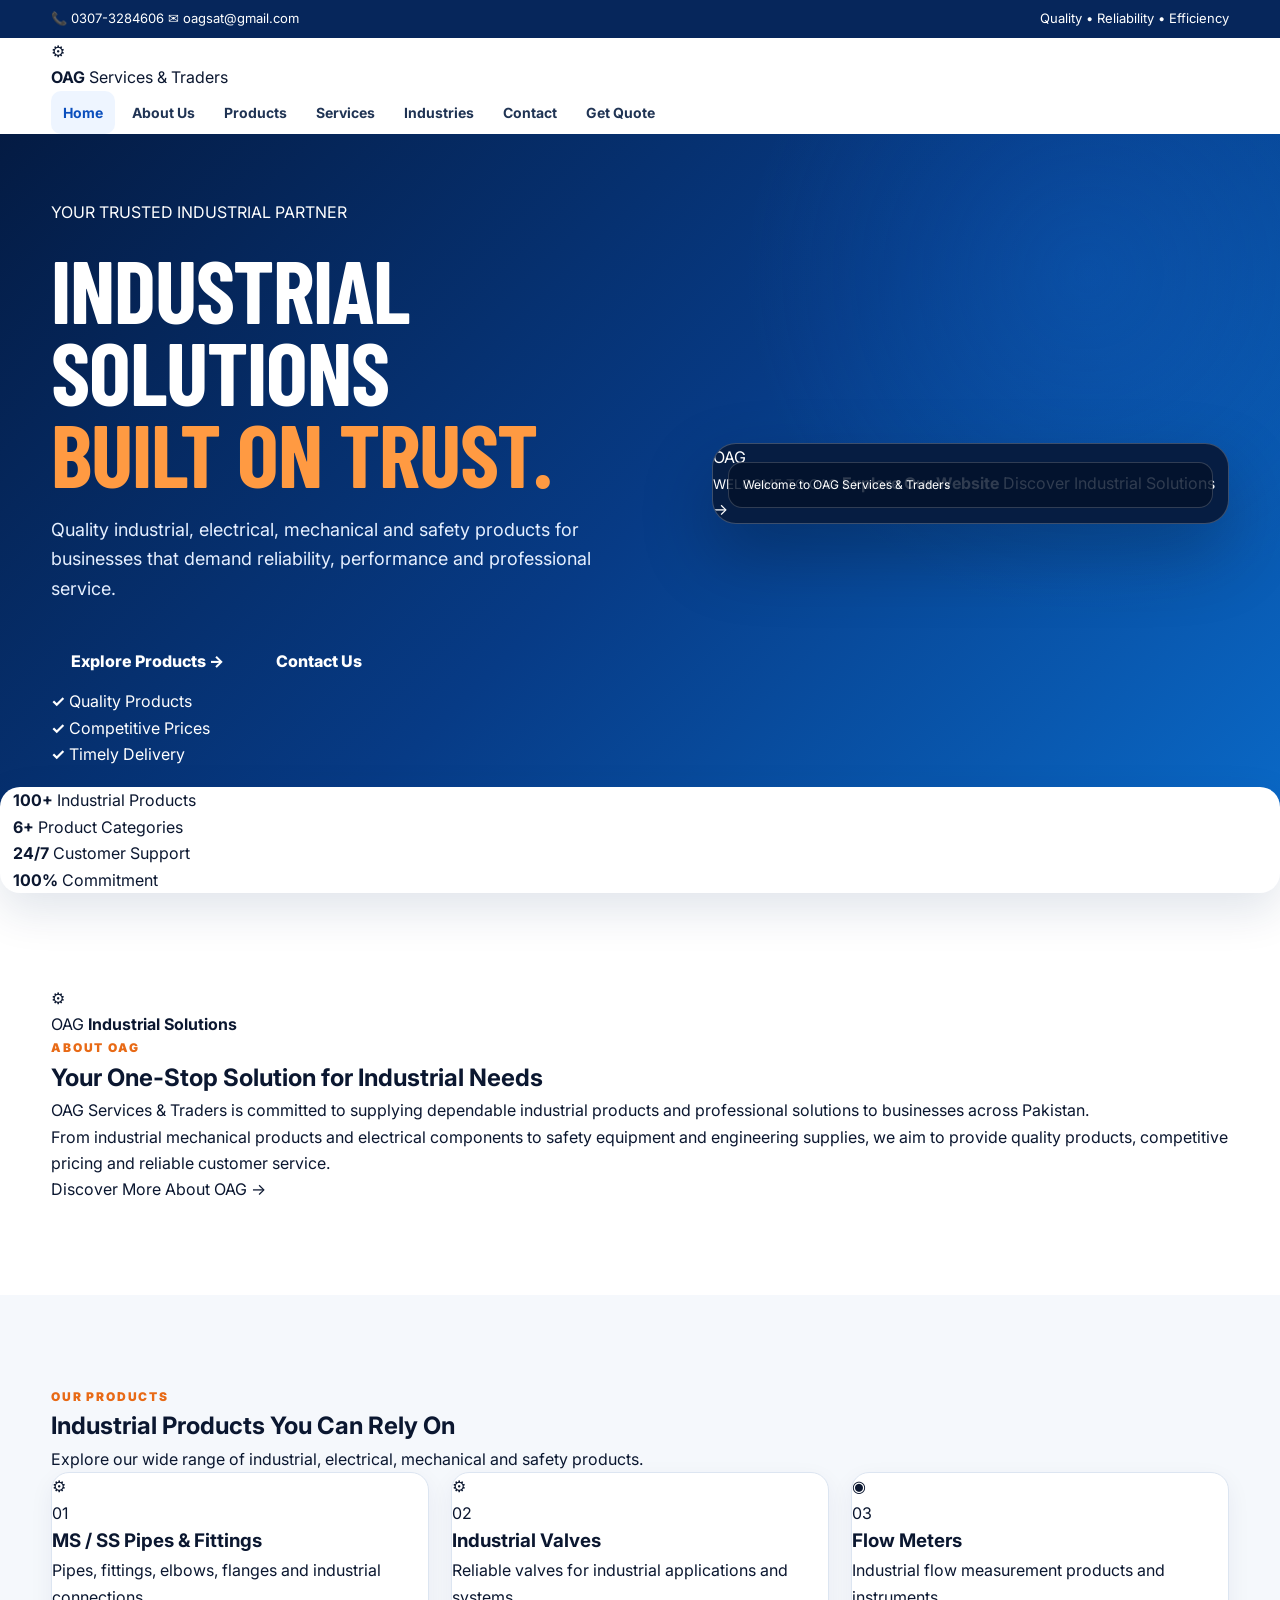
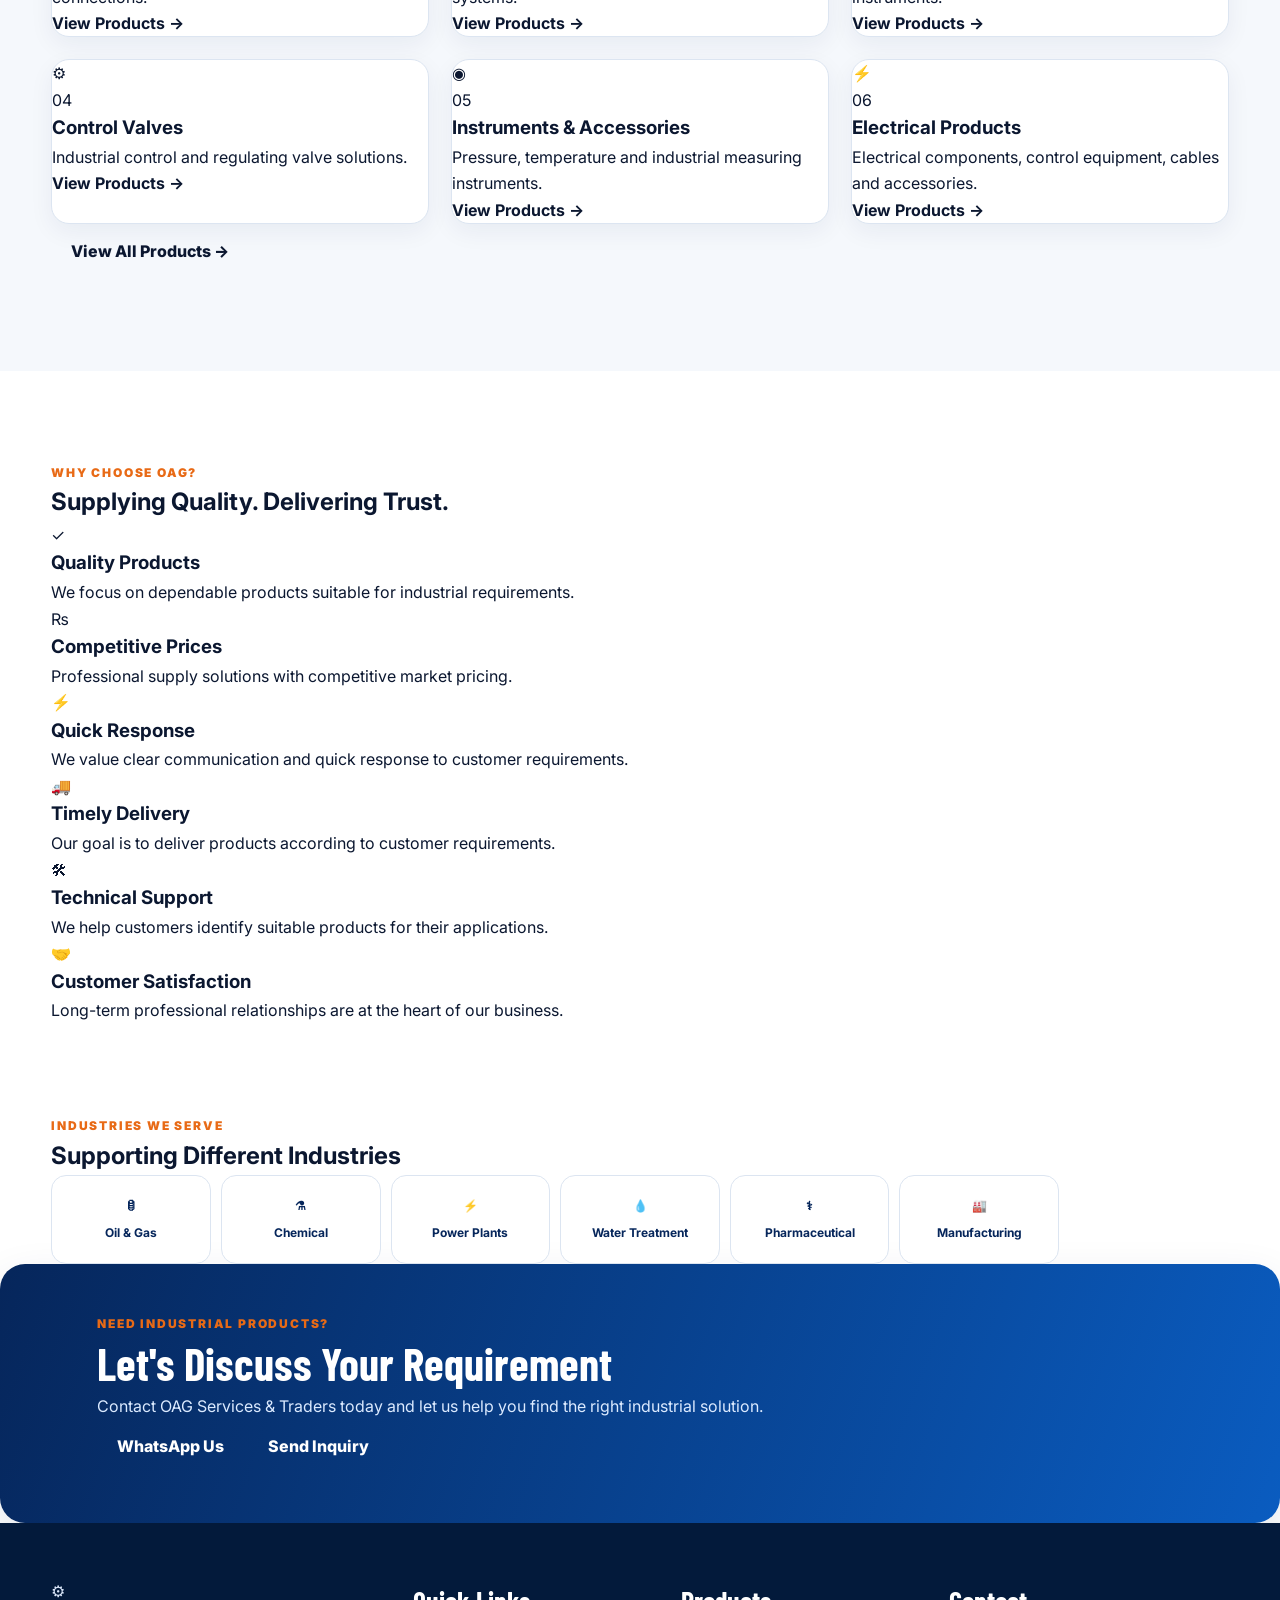
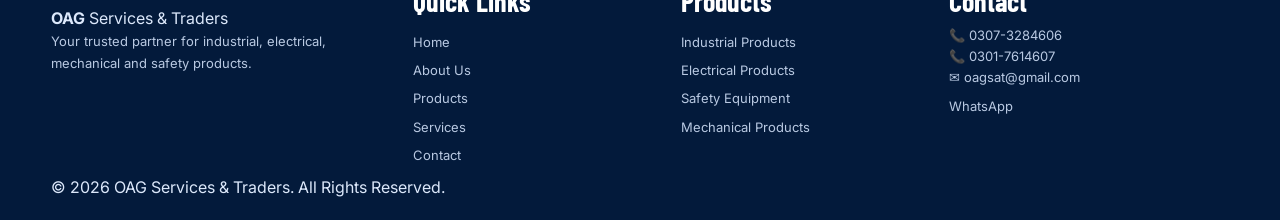
==== commit 64ec1ca2: "Update index.html" ====
--- a/index.html
+++ b/index.html
@@ -4,12 +4,17 @@
 <meta charset="UTF-8">
 <meta name="viewport" content="width=device-width, initial-scale=1.0">
 
-<title>OAG Services & Traders | Industrial Solutions</title>
-
-<meta name="description"
-content="OAG Services & Traders - Industrial, Electrical, Mechanical, Safety Products and Technical Services.">
+<title>OAG Services & Traders | Industrial Supply & Solutions</title>
+
+<meta name="description" content="OAG Services & Traders - Your trusted source for industrial, electrical, mechanical and safety products in Pakistan.">
 
 <link rel="stylesheet" href="style.css">
+
+<link rel="preconnect" href="https://fonts.googleapis.com">
+<link rel="preconnect" href="https://fonts.gstatic.com" crossorigin>
+
+<link href="https://fonts.googleapis.com/css2?family=Inter:wght@400;500;600;700;800;900&family=Montserrat:wght@600;700;800;900&display=swap" rel="stylesheet">
+
 </head>
 
 <body>
@@ -17,64 +22,55 @@
 <!-- TOP BAR -->
 <div class="topbar">
     <div class="container topbar-inner">
-        <div>Industrial • Electrical • Mechanical • Safety Supply</div>
 
         <div>
-            📞 <a href="tel:+923073284606">0307-3284606</a>
-            &nbsp; | &nbsp;
-            ✉ <a href="mailto:oagsat@gmail.com">oagsat@gmail.com</a>
-        </div>
+            <span>📞 0307-3284606</span>
+            <span>✉ oagsat@gmail.com</span>
+        </div>
+
+        <div>
+            <span>Quality • Reliability • Efficiency</span>
+        </div>
+
     </div>
 </div>
 
 
-<!-- NAVIGATION -->
-<header class="header">
-
-    <div class="container nav">
-
-        <a href="index.html" class="logo-area">
-
-            <img src="assets/oag-logo.png"
-                 alt="OAG Services & Traders Logo">
-
-            <div>
-                <strong>OAG SERVICES & TRADERS</strong>
-                <span>SUPPLYING SOLUTIONS • BUILDING TRUST</span>
+<!-- NAVBAR -->
+<header class="navbar" id="navbar">
+
+    <div class="container nav-inner">
+
+        <a href="index.html" class="logo">
+
+            <div class="logo-mark">
+                ⚙
+            </div>
+
+            <div class="logo-text">
+                <strong>OAG</strong>
+                <span>Services & Traders</span>
             </div>
 
         </a>
 
 
-        <button class="menu-btn" onclick="toggleMenu()">
+        <button class="menu-btn" id="menuBtn">
             ☰
         </button>
 
 
         <nav id="mainNav">
 
-            <a href="index.html" class="active">
-                Home
-            </a>
-
-            <a href="about.html">
-                About
-            </a>
-
-            <a href="products.html">
-                Products
-            </a>
-
-            <a href="services.html">
-                Services
-            </a>
-
-            <a href="industries.html">
-                Industries
-            </a>
-
-            <a href="contact.html" class="quote-btn">
-                Get a Quote
+            <a href="index.html" class="active">Home</a>
+            <a href="about.html">About Us</a>
+            <a href="products.html">Products</a>
+            <a href="services.html">Services</a>
+            <a href="industrial.html">Industries</a>
+            <a href="contact.html">Contact</a>
+
+            <a href="https://wa.me/923073284606" class="nav-quote">
+                Get Quote
             </a>
 
         </nav>
@@ -85,86 +81,97 @@
 
 
 
-<!-- HERO / WELCOME -->
+<!-- HERO -->
 <section class="hero">
 
+    <div class="hero-overlay"></div>
+
     <div class="container hero-content">
 
         <div class="hero-text">
 
-            <div class="small-badge">
-                ● TRUSTED INDUSTRIAL SUPPLY PARTNER
-            </div>
-
+            <div class="hero-badge">
+                YOUR TRUSTED INDUSTRIAL PARTNER
+            </div>
 
             <h1>
-                YOUR ONE STOP
-                <span>INDUSTRIAL</span>
-                SOLUTION
+                Industrial Solutions
+                <span>Built on Trust.</span>
             </h1>
 
-
             <p>
-                OAG Services & Traders provides reliable industrial,
-                electrical, mechanical, piping, instrumentation and
-                safety products with dependable service and professional
-                technical support.
+                Quality industrial, electrical, mechanical and safety
+                products for businesses that demand reliability,
+                performance and professional service.
             </p>
 
-
             <div class="hero-buttons">
 
-                <a href="products.html" class="btn orange-btn">
-                    EXPLORE PRODUCTS →
+                <a href="products.html" class="btn btn-primary">
+                    Explore Products →
                 </a>
 
-                <a href="contact.html" class="btn outline-btn">
-                    REQUEST A QUOTE
+                <a href="contact.html" class="btn btn-outline">
+                    Contact Us
                 </a>
 
             </div>
 
-
-            <div class="hero-note">
-
-                <span>✓</span> Quality Products
-                <span>✓</span> Competitive Prices
-                <span>✓</span> Timely Delivery
-
-            </div>
-
-        </div>
-
-
-
-        <!-- WELCOME VIDEO -->
-
+            <div class="hero-trust">
+
+                <div>
+                    <strong>✓</strong>
+                    Quality Products
+                </div>
+
+                <div>
+                    <strong>✓</strong>
+                    Competitive Prices
+                </div>
+
+                <div>
+                    <strong>✓</strong>
+                    Timely Delivery
+                </div>
+
+            </div>
+
+        </div>
+
+
+        <!-- WELCOME VIDEO / ANIMATION -->
         <div class="welcome-video">
 
-            <video
-                controls
-                autoplay
-                muted
-                loop
-                playsinline
-                poster="assets/hero-industrial-poster.png">
-
-                <source
-                    src="assets/welcome-video.mp4"
-                    type="video/mp4">
-
-                Your browser does not support video.
-
-            </video>
-
-
-            <div class="video-caption">
-
-                <strong>WELCOME TO OAG</strong>
-
-                <br>
-
-                Your Trusted Industrial Supply Partner
+            <div class="video-card">
+
+                <div class="video-screen">
+
+                    <div class="video-glow"></div>
+
+                    <div class="animated-worker">
+
+                        <div class="worker-head"></div>
+
+                        <div class="worker-body">
+                            <div class="worker-shirt">OAG</div>
+                        </div>
+
+                        <div class="worker-arm"></div>
+
+                    </div>
+
+                    <div class="video-message">
+                        <small>WELCOME TO OAG</small>
+                        <strong>Explore Our Website</strong>
+                        <span>Discover Industrial Solutions →</span>
+                    </div>
+
+                </div>
+
+                <div class="video-caption">
+                    <span class="pulse-dot"></span>
+                    Welcome to OAG Services & Traders
+                </div>
 
             </div>
 
@@ -176,53 +183,29 @@
 
 
 
-<!-- QUICK STATS -->
-
-<section class="stats-section">
-
-    <div class="container stats">
-
-        <div class="stat-box">
-
-            <strong>2013</strong>
-
-            <span>
-                Established
-            </span>
-
-        </div>
-
-
-        <div class="stat-box">
-
+<!-- STATS -->
+<section class="stats">
+
+    <div class="container stats-grid">
+
+        <div class="stat">
+            <strong>100+</strong>
+            <span>Industrial Products</span>
+        </div>
+
+        <div class="stat">
             <strong>6+</strong>
-
-            <span>
-                Industrial Categories
-            </span>
-
-        </div>
-
-
-        <div class="stat-box">
-
-            <strong>4</strong>
-
-            <span>
-                Office Locations
-            </span>
-
-        </div>
-
-
-        <div class="stat-box">
-
+            <span>Product Categories</span>
+        </div>
+
+        <div class="stat">
             <strong>24/7</strong>
-
-            <span>
-                Customer Support
-            </span>
-
+            <span>Customer Support</span>
+        </div>
+
+        <div class="stat">
+            <strong>100%</strong>
+            <span>Commitment</span>
         </div>
 
     </div>
@@ -231,206 +214,215 @@
 
 
 
-<!-- INDUSTRIAL PRODUCTS -->
-
+<!-- ABOUT INTRO -->
 <section class="section">
 
+    <div class="container about-grid">
+
+        <div class="about-image">
+
+            <div class="image-box">
+
+                <div class="gear-big">⚙</div>
+
+                <div>
+                    <span>OAG</span>
+                    <strong>Industrial Solutions</strong>
+                </div>
+
+            </div>
+
+        </div>
+
+
+        <div class="about-content">
+
+            <div class="section-label">
+                ABOUT OAG
+            </div>
+
+            <h2>
+                Your One-Stop Solution
+                <span>for Industrial Needs</span>
+            </h2>
+
+            <p>
+                OAG Services & Traders is committed to supplying
+                dependable industrial products and professional
+                solutions to businesses across Pakistan.
+            </p>
+
+            <p>
+                From industrial mechanical products and electrical
+                components to safety equipment and engineering supplies,
+                we aim to provide quality products, competitive pricing
+                and reliable customer service.
+            </p>
+
+            <a href="about.html" class="text-link">
+                Discover More About OAG →
+            </a>
+
+        </div>
+
+    </div>
+
+</section>
+
+
+
+<!-- PRODUCT CATEGORIES -->
+<section class="section light-section">
+
     <div class="container">
 
-        <div class="section-title">
-
-            <span>
-                WHAT WE SUPPLY
-            </span>
+        <div class="section-heading">
+
+            <div class="section-label">
+                OUR PRODUCTS
+            </div>
 
             <h2>
-                INDUSTRIAL PRODUCTS
+                Industrial Products
+                <span>You Can Rely On</span>
             </h2>
 
             <p>
-                Quality industrial products for demanding
-                applications and professional requirements.
+                Explore our wide range of industrial, electrical,
+                mechanical and safety products.
             </p>
 
         </div>
 
 
-
         <div class="product-grid">
 
 
-            <!-- PRODUCT 1 -->
-
-            <div class="product-card">
-
-                <img
-                    src="assets/industrial/01_Industrial_MS_SS_Pipe_Fittings.png"
-                    alt="Industrial MS SS Pipe and Fittings">
-
-                <div class="product-content">
-
-                    <h3>
-                        MS / SS PIPE & FITTINGS
-                    </h3>
-
-                    <p>
-                        Industrial pipes, elbows, tees, reducers,
-                        couplings, flanges and related components.
-                    </p>
-
-                    <a href="products.html">
-                        VIEW PRODUCTS →
-                    </a>
-
-                </div>
-
-            </div>
-
-
-
-            <!-- PRODUCT 2 -->
-
-            <div class="product-card">
-
-                <img
-                    src="assets/industrial/02_Valves.png"
-                    alt="Industrial Valves">
-
-                <div class="product-content">
-
-                    <h3>
-                        INDUSTRIAL VALVES
-                    </h3>
-
-                    <p>
-                        Gate, globe, ball and butterfly valves
-                        for industrial flow control applications.
-                    </p>
-
-                    <a href="products.html">
-                        VIEW PRODUCTS →
-                    </a>
-
-                </div>
-
-            </div>
-
-
-
-            <!-- PRODUCT 3 -->
-
-            <div class="product-card">
-
-                <img
-                    src="assets/industrial/03_Flow_Meters.png"
-                    alt="Industrial Flow Meters">
-
-                <div class="product-content">
-
-                    <h3>
-                        FLOW METERS
-                    </h3>
-
-                    <p>
-                        Reliable flow measurement solutions
-                        for industrial process applications.
-                    </p>
-
-                    <a href="products.html">
-                        VIEW PRODUCTS →
-                    </a>
-
-                </div>
-
-            </div>
-
-
-
-            <!-- PRODUCT 4 -->
-
-            <div class="product-card">
-
-                <img
-                    src="assets/industrial/04_Control_Valves.png"
-                    alt="Control Valves">
-
-                <div class="product-content">
-
-                    <h3>
-                        CONTROL VALVES
-                    </h3>
-
-                    <p>
-                        Control valve assemblies for accurate
-                        automatic process regulation.
-                    </p>
-
-                    <a href="products.html">
-                        VIEW PRODUCTS →
-                    </a>
-
-                </div>
-
-            </div>
-
-
-
-            <!-- PRODUCT 5 -->
-
-            <div class="product-card">
-
-                <img
-                    src="assets/industrial/05_Other_Instruments_Accessories.png"
-                    alt="Industrial Instruments">
-
-                <div class="product-content">
-
-                    <h3>
-                        INSTRUMENTS & ACCESSORIES
-                    </h3>
-
-                    <p>
-                        Gauges, transmitters, sensors, probes,
-                        fittings and instrumentation accessories.
-                    </p>
-
-                    <a href="products.html">
-                        VIEW PRODUCTS →
-                    </a>
-
-                </div>
-
-            </div>
-
-
-
-            <!-- PRODUCT 6 -->
-
-            <div class="product-card">
-
-                <img
-                    src="assets/industrial/06_Flanges_Bolts_Gaskets.png"
-                    alt="Flanges Bolts and Gaskets">
-
-                <div class="product-content">
-
-                    <h3>
-                        FLANGES, BOLTS & GASKETS
-                    </h3>
-
-                    <p>
-                        Industrial joining and sealing components
-                        for piping and process systems.
-                    </p>
-
-                    <a href="products.html">
-                        VIEW PRODUCTS →
-                    </a>
-
-                </div>
-
-            </div>
-
+            <a href="products.html" class="product-card">
+
+                <div class="product-image">
+                    <img src="assets/images/pipes.jpg"
+                         alt="Industrial Pipes and Fittings"
+                         onerror="this.style.display='none'">
+                    <div class="fallback-icon">⚙</div>
+                </div>
+
+                <div class="product-info">
+                    <span>01</span>
+                    <h3>MS / SS Pipes & Fittings</h3>
+                    <p>Pipes, fittings, elbows, flanges and industrial connections.</p>
+                    <b>View Products →</b>
+                </div>
+
+            </a>
+
+
+
+            <a href="products.html" class="product-card">
+
+                <div class="product-image">
+                    <img src="assets/images/valves.jpg"
+                         alt="Industrial Valves"
+                         onerror="this.style.display='none'">
+                    <div class="fallback-icon">⚙</div>
+                </div>
+
+                <div class="product-info">
+                    <span>02</span>
+                    <h3>Industrial Valves</h3>
+                    <p>Reliable valves for industrial applications and systems.</p>
+                    <b>View Products →</b>
+                </div>
+
+            </a>
+
+
+
+            <a href="products.html" class="product-card">
+
+                <div class="product-image">
+                    <img src="assets/images/flow-meters.jpg"
+                         alt="Flow Meters"
+                         onerror="this.style.display='none'">
+                    <div class="fallback-icon">◉</div>
+                </div>
+
+                <div class="product-info">
+                    <span>03</span>
+                    <h3>Flow Meters</h3>
+                    <p>Industrial flow measurement products and instruments.</p>
+                    <b>View Products →</b>
+                </div>
+
+            </a>
+
+
+
+            <a href="products.html" class="product-card">
+
+                <div class="product-image">
+                    <img src="assets/images/control-valves.jpg"
+                         alt="Control Valves"
+                         onerror="this.style.display='none'">
+                    <div class="fallback-icon">⚙</div>
+                </div>
+
+                <div class="product-info">
+                    <span>04</span>
+                    <h3>Control Valves</h3>
+                    <p>Industrial control and regulating valve solutions.</p>
+                    <b>View Products →</b>
+                </div>
+
+            </a>
+
+
+
+            <a href="products.html" class="product-card">
+
+                <div class="product-image">
+                    <img src="assets/images/instruments.jpg"
+                         alt="Industrial Instruments"
+                         onerror="this.style.display='none'">
+                    <div class="fallback-icon">◉</div>
+                </div>
+
+                <div class="product-info">
+                    <span>05</span>
+                    <h3>Instruments & Accessories</h3>
+                    <p>Pressure, temperature and industrial measuring instruments.</p>
+                    <b>View Products →</b>
+                </div>
+
+            </a>
+
+
+
+            <a href="products.html" class="product-card">
+
+                <div class="product-image">
+                    <img src="assets/images/electrical.jpg"
+                         alt="Electrical Products"
+                         onerror="this.style.display='none'">
+                    <div class="fallback-icon">⚡</div>
+                </div>
+
+                <div class="product-info">
+                    <span>06</span>
+                    <h3>Electrical Products</h3>
+                    <p>Electrical components, control equipment, cables and accessories.</p>
+                    <b>View Products →</b>
+                </div>
+
+            </a>
+
+        </div>
+
+
+        <div class="center-btn">
+            <a href="products.html" class="btn btn-primary">
+                View All Products →
+            </a>
         </div>
 
     </div>
@@ -439,193 +431,163 @@
 
 
 
-<!-- SAFETY PRODUCTS -->
-
-<section class="section light-section">
+<!-- WHY OAG -->
+<section class="section why-section">
 
     <div class="container">
 
-        <div class="section-title">
-
-            <span>
-                PROTECTION FIRST
-            </span>
+        <div class="section-heading">
+
+            <div class="section-label">
+                WHY CHOOSE OAG?
+            </div>
 
             <h2>
-                SAFETY EQUIPMENT
+                Supplying Quality.
+                <span>Delivering Trust.</span>
             </h2>
 
+        </div>
+
+
+        <div class="why-grid">
+
+            <div class="why-card">
+                <div class="why-icon">✓</div>
+                <h3>Quality Products</h3>
+                <p>We focus on dependable products suitable for industrial requirements.</p>
+            </div>
+
+            <div class="why-card">
+                <div class="why-icon">₨</div>
+                <h3>Competitive Prices</h3>
+                <p>Professional supply solutions with competitive market pricing.</p>
+            </div>
+
+            <div class="why-card">
+                <div class="why-icon">⚡</div>
+                <h3>Quick Response</h3>
+                <p>We value clear communication and quick response to customer requirements.</p>
+            </div>
+
+            <div class="why-card">
+                <div class="why-icon">🚚</div>
+                <h3>Timely Delivery</h3>
+                <p>Our goal is to deliver products according to customer requirements.</p>
+            </div>
+
+            <div class="why-card">
+                <div class="why-icon">🛠</div>
+                <h3>Technical Support</h3>
+                <p>We help customers identify suitable products for their applications.</p>
+            </div>
+
+            <div class="why-card">
+                <div class="why-icon">🤝</div>
+                <h3>Customer Satisfaction</h3>
+                <p>Long-term professional relationships are at the heart of our business.</p>
+            </div>
+
+        </div>
+
+    </div>
+
+</section>
+
+
+
+<!-- INDUSTRIES -->
+<section class="industries">
+
+    <div class="container">
+
+        <div class="section-heading white">
+
+            <div class="section-label">
+                INDUSTRIES WE SERVE
+            </div>
+
+            <h2>
+                Supporting
+                <span>Different Industries</span>
+            </h2>
+
+        </div>
+
+
+        <div class="industry-grid">
+
+            <div class="industry-item">
+                <div>🛢</div>
+                <strong>Oil & Gas</strong>
+            </div>
+
+            <div class="industry-item">
+                <div>⚗</div>
+                <strong>Chemical</strong>
+            </div>
+
+            <div class="industry-item">
+                <div>⚡</div>
+                <strong>Power Plants</strong>
+            </div>
+
+            <div class="industry-item">
+                <div>💧</div>
+                <strong>Water Treatment</strong>
+            </div>
+
+            <div class="industry-item">
+                <div>⚕</div>
+                <strong>Pharmaceutical</strong>
+            </div>
+
+            <div class="industry-item">
+                <div>🏭</div>
+                <strong>Manufacturing</strong>
+            </div>
+
+        </div>
+
+    </div>
+
+</section>
+
+
+
+<!-- CTA -->
+<section class="cta">
+
+    <div class="container cta-inner">
+
+        <div>
+
+            <div class="section-label">
+                NEED INDUSTRIAL PRODUCTS?
+            </div>
+
+            <h2>
+                Let's Discuss Your
+                <span>Requirement</span>
+            </h2>
+
             <p>
-                Reliable safety products for industrial,
-                construction and workplace protection.
+                Contact OAG Services & Traders today and
+                let us help you find the right industrial solution.
             </p>
 
         </div>
 
 
-
-        <div class="product-grid">
-
-
-            <div class="product-card">
-
-                <img
-                    src="assets/safety/01_Safety_Helmets.png"
-                    alt="Safety Helmets">
-
-                <div class="product-content">
-
-                    <h3>
-                        SAFETY HELMETS
-                    </h3>
-
-                    <p>
-                        Protective headgear for industrial
-                        and construction environments.
-                    </p>
-
-                    <a href="products.html">
-                        VIEW PRODUCTS →
-                    </a>
-
-                </div>
-
-            </div>
-
-
-
-            <div class="product-card">
-
-                <img
-                    src="assets/safety/02_Safety_Gloves.png"
-                    alt="Safety Gloves">
-
-                <div class="product-content">
-
-                    <h3>
-                        SAFETY GLOVES
-                    </h3>
-
-                    <p>
-                        Hand protection solutions for
-                        industrial workplace requirements.
-                    </p>
-
-                    <a href="products.html">
-                        VIEW PRODUCTS →
-                    </a>
-
-                </div>
-
-            </div>
-
-
-
-            <div class="product-card">
-
-                <img
-                    src="assets/safety/03_Reflective_Jackets.png"
-                    alt="Reflective Jackets">
-
-                <div class="product-content">
-
-                    <h3>
-                        REFLECTIVE JACKETS
-                    </h3>
-
-                    <p>
-                        High visibility workwear for
-                        industrial and construction sites.
-                    </p>
-
-                    <a href="products.html">
-                        VIEW PRODUCTS →
-                    </a>
-
-                </div>
-
-            </div>
-
-
-
-            <div class="product-card">
-
-                <img
-                    src="assets/safety/04_Safety_Harness.png"
-                    alt="Safety Harness">
-
-                <div class="product-content">
-
-                    <h3>
-                        SAFETY HARNESS
-                    </h3>
-
-                    <p>
-                        Fall protection equipment for
-                        elevated work applications.
-                    </p>
-
-                    <a href="products.html">
-                        VIEW PRODUCTS →
-                    </a>
-
-                </div>
-
-            </div>
-
-
-
-            <div class="product-card">
-
-                <img
-                    src="assets/safety/05_Fire_Extinguishers.png"
-                    alt="Fire Extinguishers">
-
-                <div class="product-content">
-
-                    <h3>
-                        FIRE EXTINGUISHERS
-                    </h3>
-
-                    <p>
-                        Fire fighting equipment and
-                        workplace protection solutions.
-                    </p>
-
-                    <a href="products.html">
-                        VIEW PRODUCTS →
-                    </a>
-
-                </div>
-
-            </div>
-
-
-
-            <div class="product-card">
-
-                <img
-                    src="assets/safety/06_Goggles_Face_Shield.png"
-                    alt="Safety Goggles and Face Shield">
-
-                <div class="product-content">
-
-                    <h3>
-                        GOGGLES & FACE SHIELD
-                    </h3>
-
-                    <p>
-                        Eye and face protection for
-                        industrial work environments.
-                    </p>
-
-                    <a href="products.html">
-                        VIEW PRODUCTS →
-                    </a>
-
-                </div>
-
-            </div>
+        <div class="cta-buttons">
+
+            <a href="https://wa.me/923073284606" class="btn btn-whatsapp">
+                WhatsApp Us
+            </a>
+
+            <a href="contact.html" class="btn btn-white">
+                Send Inquiry
+            </a>
 
         </div>
 
@@ -635,314 +597,35 @@
 
 
 
-<!-- WHY CHOOSE OAG -->
-
-<section class="section">
-
-    <div class="container two-column">
-
-        <div class="why-content">
-
-            <span class="section-label">
-                WHY OAG
-            </span>
-
-            <h2>
-                BUILT AROUND
-                <span>RELIABILITY</span>
-            </h2>
+<!-- FOOTER -->
+<footer>
+
+    <div class="container footer-grid">
+
+        <div class="footer-about">
+
+            <div class="footer-logo">
+                <div class="logo-mark">⚙</div>
+                <div>
+                    <strong>OAG</strong>
+                    <span>Services & Traders</span>
+                </div>
+            </div>
 
             <p>
-                OAG Services & Traders focuses on dependable
-                supply, customer satisfaction and practical
-                solutions for industrial requirements.
+                Your trusted partner for industrial,
+                electrical, mechanical and safety products.
             </p>
 
-
-            <ul class="check-list">
-
-                <li>
-                    Wide range of industrial products
-                </li>
-
-                <li>
-                    Quality-focused sourcing
-                </li>
-
-                <li>
-                    Competitive prices
-                </li>
-
-                <li>
-                    Timely delivery
-                </li>
-
-                <li>
-                    Technical support
-                </li>
-
-                <li>
-                    Customer satisfaction
-                </li>
-
-            </ul>
-
-        </div>
-
-
-
-        <div class="visual-box">
-
-            <img
-                src="assets/electrical-poster.png"
-                alt="OAG Electrical Products">
-
-        </div>
-
-    </div>
-
-</section>
-
-
-
-<!-- SERVICES -->
-
-<section class="section light-section">
-
-    <div class="container">
-
-        <div class="section-title">
-
-            <span>
-                OUR CAPABILITIES
-            </span>
-
-            <h2>
-                PROFESSIONAL SERVICES
-            </h2>
-
-            <p>
-                Supply and technical support for a broad
-                range of industrial requirements.
-            </p>
-
-        </div>
-
-
-        <div class="services-grid">
-
-
-            <div class="service-box">
-
-                <div class="service-icon">
-                    ⚙
-                </div>
-
-                <h3>
-                    GENERAL ORDER SUPPLY
-                </h3>
-
-                <p>
-                    Industrial, electrical, mechanical,
-                    hardware and miscellaneous supplies.
-                </p>
-
-            </div>
-
-
-
-            <div class="service-box">
-
-                <div class="service-icon">
-                    🔥
-                </div>
-
-                <h3>
-                    HEAT TREATMENT / PWHT
-                </h3>
-
-                <p>
-                    Heat treatment and post-weld heat
-                    treatment related services and support.
-                </p>
-
-            </div>
-
-
-
-            <div class="service-box">
-
-                <div class="service-icon">
-                    🔎
-                </div>
-
-                <h3>
-                    NDT INSPECTION
-                </h3>
-
-                <p>
-                    NDT equipment, accessories and
-                    inspection-related support.
-                </p>
-
-            </div>
-
-
-
-            <div class="service-box">
-
-                <div class="service-icon">
-                    🛠
-                </div>
-
-                <h3>
-                    REPAIR & MAINTENANCE
-                </h3>
-
-                <p>
-                    Repair and maintenance support for
-                    industrial and technical equipment.
-                </p>
-
-            </div>
-
-        </div>
-
-    </div>
-
-</section>
-
-
-
-<!-- INDUSTRIES -->
-
-<section class="section">
-
-    <div class="container">
-
-        <div class="section-title">
-
-            <span>
-                EXPERIENCE ACROSS SECTORS
-            </span>
-
-            <h2>
-                INDUSTRIES WE SERVE
-            </h2>
-
-        </div>
-
-
-        <div class="industry-grid">
-
-            <div>
-                🛢️
-                <strong>Oil & Gas</strong>
-            </div>
-
-            <div>
-                ⚗️
-                <strong>Chemical</strong>
-            </div>
-
-            <div>
-                ⚡
-                <strong>Power</strong>
-            </div>
-
-            <div>
-                💧
-                <strong>Water Treatment</strong>
-            </div>
-
-            <div>
-                💊
-                <strong>Pharmaceutical</strong>
-            </div>
-
-            <div>
-                🍽️
-                <strong>Food & Beverage</strong>
-            </div>
-
-            <div>
-                🏭
-                <strong>General Industries</strong>
-            </div>
-
-        </div>
-
-    </div>
-
-</section>
-
-
-
-<!-- CALL TO ACTION -->
-
-<section class="cta-section">
-
-    <div class="container cta">
+        </div>
+
 
         <div>
 
-            <span>
-                NEED INDUSTRIAL SUPPLIES?
-            </span>
-
-            <h2>
-                LET'S DISCUSS YOUR REQUIREMENT
-            </h2>
-
-            <p>
-                Send us your product name, specification,
-                quantity or requirement and our team will
-                get back to you.
-            </p>
-
-        </div>
-
-
-        <a href="contact.html" class="btn orange-btn">
-            REQUEST A QUOTE →
-        </a>
-
-    </div>
-
-</section>
-
-
-
-<!-- FOOTER -->
-
-<footer>
-
-    <div class="container footer-grid">
-
-
-        <div>
-
-            <h3>
-                OAG SERVICES & TRADERS
-            </h3>
-
-            <p>
-                Your trusted source for industrial,
-                electrical, mechanical and safety
-                products and services.
-            </p>
-
-        </div>
-
-
-        <div>
-
-            <h4>
-                QUICK LINKS
-            </h4>
+            <h3>Quick Links</h3>
 
             <a href="index.html">Home</a>
-            <a href="about.html">About</a>
+            <a href="about.html">About Us</a>
             <a href="products.html">Products</a>
             <a href="services.html">Services</a>
             <a href="contact.html">Contact</a>
@@ -952,79 +635,45 @@
 
         <div>
 
-            <h4>
-                PRODUCTS
-            </h4>
-
-            <a href="products.html">
-                Industrial Products
-            </a>
-
-            <a href="products.html">
-                Electrical Products
-            </a>
-
-            <a href="products.html">
-                Mechanical Products
-            </a>
-
-            <a href="products.html">
-                Safety Equipment
-            </a>
+            <h3>Products</h3>
+
+            <a href="products.html">Industrial Products</a>
+            <a href="products.html">Electrical Products</a>
+            <a href="products.html">Safety Equipment</a>
+            <a href="products.html">Mechanical Products</a>
 
         </div>
 
 
         <div>
 
-            <h4>
-                CONTACT
-            </h4>
-
-            <p>
-                📞 0307-3284606
-            </p>
-
-            <p>
-                📞 0301-7614607
-            </p>
-
-            <p>
-                ✉ oagsat@gmail.com
-            </p>
-
-            <p>
-                📍 Sadiqabad, Rahim Yar Khan
-            </p>
-
-        </div>
-
-    </div>
-
-
-    <div class="copyright">
-
-        © 2026 OAG Services & Traders.
-        All Rights Reserved.
+            <h3>Contact</h3>
+
+            <p>📞 0307-3284606</p>
+            <p>📞 0301-7614607</p>
+            <p>✉ oagsat@gmail.com</p>
+
+            <a href="https://wa.me/923073284606" class="footer-whatsapp">
+                WhatsApp
+            </a>
+
+        </div>
+
+    </div>
+
+
+    <div class="footer-bottom">
+
+        <div class="container">
+
+            © 2026 OAG Services & Traders.
+            All Rights Reserved.
+
+        </div>
 
     </div>
 
 </footer>
-
-
-
-<!-- WHATSAPP BUTTON -->
-
-<a
-    href="https://wa.me/923073284606"
-    class="whatsapp"
-    target="_blank"
-    aria-label="WhatsApp">
-
-    ☎
-
-</a>
-
 
 
 <script src="script.js"></script>
--- a/style.css
+++ b/style.css
@@ -1,623 +1,1020 @@
-
-:root {
-    --blue: #0b63b6;
-    --blue-dark: #062f63;
-    --blue-light: #eaf4ff;
-    --navy: #061f42;
-    --white: #ffffff;
-    --text: #14243a;
-    --muted: #64748b;
-    --border: #dbe7f3;
-    --bg: #f5f9fd;
-    --shadow: 0 12px 35px rgba(6, 47, 99, 0.12);
-}
-
-* {
-    margin: 0;
-    padding: 0;
-    box-sizing: border-box;
-}
-
-html {
-    scroll-behavior: smooth;
-}
-
-body {
-    font-family: Arial, Helvetica, sans-serif;
-    color: var(--text);
-    background: var(--white);
-    line-height: 1.6;
-}
-
-a {
-    text-decoration: none;
-    color: inherit;
-}
-
-img {
-    max-width: 100%;
-    display: block;
-}
-
-.container {
-    width: min(1140px, 92%);
-    margin: auto;
-}
-
-/* TOP BAR */
-
-.top {
-    background: var(--navy);
-    color: white;
-    font-size: 13px;
-}
-
-.top .container {
-    min-height: 38px;
-    display: flex;
-    align-items: center;
-    justify-content: space-between;
-    gap: 15px;
-    flex-wrap: wrap;
-}
-
-/* NAVIGATION */
-
-.nav {
-    position: sticky;
-    top: 0;
-    z-index: 1000;
-    background: white;
-    border-bottom: 1px solid var(--border);
-    box-shadow: 0 3px 15px rgba(0,0,0,.06);
-}
-
-.nav .container {
-    min-height: 78px;
-    display: flex;
-    align-items: center;
-    justify-content: space-between;
-}
-
-.brand {
-    display: flex;
-    align-items: center;
-    gap: 12px;
-    color: var(--navy);
-    font-size: 19px;
-    font-weight: 800;
-}
-
-.logo {
-    width: 52px;
-    height: 52px;
-    border-radius: 50%;
-    display: grid;
-    place-items: center;
-    background: linear-gradient(135deg, var(--blue), var(--navy));
-    color: white;
-    font-size: 18px;
-    font-weight: 900;
-    border: 4px solid #e5f1ff;
-}
-
-.links {
-    display: flex;
-    align-items: center;
-    gap: 24px;
-}
-
-.links a {
-    font-size: 14px;
-    font-weight: 700;
-    color: var(--text);
-    transition: .25s;
-}
-
-.links a:hover,
-.links a.active {
-    color: var(--blue);
-}
-
-.menu {
-    display: none;
-    border: 0;
-    background: transparent;
-    font-size: 28px;
-    cursor: pointer;
-}
-
-/* HERO */
-
-.hero {
-    min-height: 600px;
-    color: white;
-    display: grid;
-    align-items: center;
-
+@import url('https://fonts.googleapis.com/css2?family=Barlow+Condensed:wght@500;600;700&family=Inter:wght@400;500;600;700;800&display=swap');
+
+:root{
+    --navy:#06265b;
+    --blue:#0b4fbd;
+    --blue2:#0a73d9;
+    --orange:#e86a16;
+    --gold:#d99a00;
+    --ink:#0b1730;
+    --muted:#60708a;
+    --bg:#f5f8fc;
+    --white:#ffffff;
+    --line:#dce5f1;
+    --shadow:0 18px 45px rgba(6,38,91,.12);
+    --radius:18px;
+}
+
+*{
+    box-sizing:border-box;
+    margin:0;
+    padding:0;
+}
+
+html{
+    scroll-behavior:smooth;
+}
+
+body{
+    font-family:Inter,Arial,sans-serif;
+    color:var(--ink);
+    background:#fff;
+    line-height:1.65;
+}
+
+img{
+    max-width:100%;
+    display:block;
+}
+
+a{
+    text-decoration:none;
+    color:inherit;
+}
+
+.container{
+    width:min(1180px,92%);
+    margin:auto;
+}
+
+
+/* ================= TOP BAR ================= */
+
+.topbar{
+    background:var(--navy);
+    color:#fff;
+    font-size:13px;
+}
+
+.topbar-inner{
+    min-height:38px;
+    display:flex;
+    justify-content:space-between;
+    align-items:center;
+    gap:20px;
+}
+
+.topbar a:hover{
+    color:#ffb06e;
+}
+
+
+/* ================= HEADER ================= */
+
+.header{
+    position:sticky;
+    top:0;
+    z-index:50;
+    background:rgba(255,255,255,.97);
+    backdrop-filter:blur(14px);
+    border-bottom:1px solid rgba(6,38,91,.08);
+}
+
+.nav{
+    min-height:82px;
+    display:flex;
+    align-items:center;
+    justify-content:space-between;
+    gap:25px;
+}
+
+.logo-area{
+    display:flex;
+    align-items:center;
+    gap:12px;
+    min-width:230px;
+}
+
+.logo-area img{
+    width:62px;
+    height:55px;
+    object-fit:cover;
+    object-position:center;
+    border-radius:10px;
+}
+
+.logo-area strong{
+    display:block;
+    font-family:"Barlow Condensed",sans-serif;
+    font-size:27px;
+    letter-spacing:.5px;
+    color:var(--navy);
+    line-height:1;
+}
+
+.logo-area span{
+    display:block;
+    font-size:10px;
+    color:var(--orange);
+    font-weight:800;
+    letter-spacing:1.2px;
+    margin-top:5px;
+}
+
+#mainNav{
+    display:flex;
+    align-items:center;
+    gap:5px;
+}
+
+#mainNav a{
+    padding:10px 12px;
+    font-weight:700;
+    font-size:14px;
+    color:#203454;
+    border-radius:10px;
+}
+
+#mainNav a:hover,
+#mainNav a.active{
+    background:#eef5ff;
+    color:var(--blue);
+}
+
+#mainNav .quote-btn{
+    background:var(--orange);
+    color:#fff;
+    padding:12px 17px;
+}
+
+.menu-btn{
+    display:none;
+    border:0;
+    background:var(--navy);
+    color:#fff;
+    border-radius:10px;
+    padding:10px 13px;
+    font-size:20px;
+    cursor:pointer;
+}
+
+
+/* ================= HERO ================= */
+
+.hero{
+    position:relative;
+    overflow:hidden;
     background:
-        linear-gradient(
-            105deg,
-            rgba(4, 34, 72, .96),
-            rgba(8, 92, 175, .78)
-        ),
-        url("images/hero.jpg") center/cover no-repeat;
-}
-
-.hero-grid {
-    display: grid;
-    grid-template-columns: 1.1fr .9fr;
-    gap: 50px;
-    align-items: center;
-}
-
-.eyebrow {
-    color: #cfe8ff;
-    font-size: 13px;
-    font-weight: 800;
-    letter-spacing: .14em;
-    text-transform: uppercase;
-}
-
-.hero h1 {
-    font-size: clamp(40px, 6vw, 70px);
-    line-height: 1.04;
-    margin: 15px 0 20px;
-}
-
-.hero p {
-    max-width: 680px;
-    color: #e6f1fc;
-    font-size: 18px;
-}
-
-.hero-card {
-    padding: 12px;
-    background: rgba(255,255,255,.12);
-    border: 1px solid rgba(255,255,255,.25);
-    border-radius: 20px;
-    box-shadow: var(--shadow);
-}
-
-.hero-card img {
-    width: 100%;
-    height: 350px;
-    object-fit: cover;
-    border-radius: 14px;
-}
-
-/* BUTTONS */
-
-.btns {
-    display: flex;
-    gap: 12px;
-    flex-wrap: wrap;
-    margin-top: 28px;
-}
-
-.btn {
-    display: inline-block;
-    padding: 13px 23px;
-    border-radius: 8px;
-    font-weight: 800;
-    transition: .25s;
-}
-
-.primary {
-    background: var(--blue);
-    color: white;
-}
-
-.primary:hover {
-    background: white;
-    color: var(--blue);
-}
-
-.light {
-    background: white;
-    color: var(--navy);
-}
-
-.light:hover {
-    background: var(--blue-light);
-}
-
-/* SECTIONS */
-
-.section {
-    padding: 80px 0;
-}
-
-.alt {
-    background: var(--bg);
-}
-
-.section-title {
-    max-width: 760px;
-    text-align: center;
-    margin: 0 auto 45px;
-}
-
-.section-title small {
-    color: var(--blue);
-    font-size: 12px;
-    font-weight: 900;
-    letter-spacing: .15em;
-    text-transform: uppercase;
-}
-
-.section-title h2 {
-    color: var(--navy);
-    font-size: clamp(30px, 4vw, 46px);
-    line-height: 1.15;
-    margin: 9px 0 14px;
-}
-
-.section-title p {
-    color: var(--muted);
-}
-
-/* CARDS */
-
-.grid3 {
-    display: grid;
-    grid-template-columns: repeat(3, 1fr);
-    gap: 24px;
-}
-
-.grid2 {
-    display: grid;
-    grid-template-columns: repeat(2, 1fr);
-    gap: 24px;
-}
-
-.card {
-    background: white;
-    border: 1px solid var(--border);
-    border-radius: 16px;
-    padding: 25px;
-    box-shadow: 0 7px 22px rgba(6,47,99,.06);
-    transition: .3s;
-}
-
-.card:hover {
-    transform: translateY(-6px);
-    box-shadow: var(--shadow);
-    border-color: #b8d8f5;
-}
-
-.card img {
-    width: 100%;
-    height: 220px;
-    object-fit: cover;
-    border-radius: 12px;
-    margin-bottom: 17px;
-}
-
-.card h3 {
-    color: var(--blue-dark);
-    font-size: 21px;
-    margin-bottom: 8px;
-}
-
-.card p {
-    color: var(--muted);
-    font-size: 15px;
-}
-
-.num {
-    width: 46px;
-    height: 46px;
-    display: grid;
-    place-items: center;
-    margin-bottom: 14px;
-    border-radius: 12px;
-    background: var(--blue-light);
-    color: var(--blue);
-    font-weight: 900;
-}
-
-/* STATS */
-
-.stats {
-    display: grid;
-    grid-template-columns: repeat(4, 1fr);
-    gap: 1px;
-    overflow: hidden;
-    background: var(--border);
-    border: 1px solid var(--border);
-    border-radius: 16px;
-}
-
-.stat {
-    background: white;
-    padding: 28px 15px;
-    text-align: center;
-    color: var(--muted);
-    font-weight: 600;
-}
-
-.stat strong {
-    display: block;
-    color: var(--blue);
-    font-size: 32px;
-    margin-bottom: 4px;
-}
-
-/* PAGE HERO */
-
-.pagehero {
-    padding: 90px 0 70px;
-    color: white;
-    background: linear-gradient(120deg, var(--navy), var(--blue));
-}
-
-.pagehero h1 {
-    font-size: clamp(38px, 5vw, 64px);
-    line-height: 1.1;
-    margin-bottom: 12px;
-}
-
-.pagehero p {
-    max-width: 760px;
-    color: #dcecff;
-}
-
-/* SPLIT SECTION */
-
-.split {
-    display: grid;
-    grid-template-columns: 1fr 1fr;
-    gap: 45px;
-    align-items: center;
-}
-
-.split img {
-    width: 100%;
-    height: 410px;
-    object-fit: cover;
-    border-radius: 18px;
-    box-shadow: var(--shadow);
-}
-
-.checks {
-    list-style: none;
-    padding: 0;
-}
-
-.checks li {
-    position: relative;
-    padding: 8px 0 8px 28px;
-}
-
-.checks li::before {
-    content: "✓";
-    position: absolute;
-    left: 0;
-    color: var(--blue);
-    font-weight: 900;
-}
-
-/* TABLE */
-
-.tablewrap {
-    overflow-x: auto;
-    border: 1px solid var(--border);
-    border-radius: 14px;
-}
-
-table {
-    width: 100%;
-    min-width: 700px;
-    border-collapse: collapse;
-}
-
-th {
-    padding: 14px;
-    text-align: left;
-    color: white;
-    background: var(--navy);
-}
-
-td {
-    padding: 13px 14px;
-    border-top: 1px solid var(--border);
-}
-
-tr:nth-child(even) td {
-    background: #f7fbff;
-}
-
-/* CONTACT */
-
-.contactgrid {
-    display: grid;
-    grid-template-columns: 1fr 1fr;
-    gap: 25px;
-}
-
-.contactbox {
-    padding: 25px;
-    background: white;
-    border: 1px solid var(--border);
-    border-radius: 16px;
-}
-
-.contactbox h3 {
-    color: var(--blue-dark);
-    margin-bottom: 15px;
-}
-
-/* CLIENTS */
-
-.clients {
-    display: grid;
-    grid-template-columns: repeat(3, 1fr);
-    gap: 18px;
-}
-
-.client {
-    min-height: 130px;
-    display: grid;
-    place-items: center;
-    padding: 15px;
-    text-align: center;
-    font-weight: 800;
-    color: var(--navy);
-    background: white;
-    border: 1px solid var(--border);
-    border-radius: 14px;
-}
-
-/* FOOTER */
-
-.footer {
-    padding: 50px 0 22px;
-    color: #d9e6f3;
-    background: var(--navy);
-}
-
-.footgrid {
-    display: grid;
-    grid-template-columns: 1.2fr .8fr 1fr;
-    gap: 35px;
-}
-
-.footer h4 {
-    color: white;
-    margin: 0 0 14px;
-}
-
-.footer p {
-    color: #b9ccdf;
-}
-
-.footer a {
-    display: block;
-    color: #c9d9e8;
-    margin: 7px 0;
-}
-
-.footer a:hover {
-    color: #70c3ff;
-}
-
-.bottom {
-    margin-top: 30px;
-    padding-top: 18px;
-    border-top: 1px solid rgba(255,255,255,.13);
-    color: #9db2c7;
-    font-size: 13px;
-}
-
-/* TABLET */
-
-@media (max-width: 900px) {
-
-    .hero-grid,
-    .split,
-    .contactgrid {
-        grid-template-columns: 1fr;
-    }
-
-    .hero-card {
-        display: none;
-    }
-
-    .grid3 {
-        grid-template-columns: repeat(2, 1fr);
-    }
-
-    .stats {
-        grid-template-columns: repeat(2, 1fr);
-    }
-
-    .clients {
-        grid-template-columns: repeat(2, 1fr);
-    }
-
-    .footgrid {
-        grid-template-columns: 1fr 1fr;
-    }
-
-    .links {
-        display: none;
-        position: absolute;
-        top: 78px;
-        left: 0;
-        right: 0;
-        padding: 20px 4%;
-        background: white;
-        border-bottom: 1px solid var(--border);
-        flex-direction: column;
-        align-items: flex-start;
-    }
-
-    .links.open {
-        display: flex;
-    }
-
-    .menu {
-        display: block;
-    }
-}
-
-/* MOBILE */
-
-@media (max-width: 600px) {
-
-    .top .container {
-        justify-content: center;
-        text-align: center;
-        padding: 8px 0;
-    }
-
-    .brand span {
-        font-size: 14px;
-    }
-
-    .hero {
-        min-height: auto;
-        padding: 80px 0;
-    }
-
-    .hero h1 {
-        font-size: 38px;
-    }
-
-    .hero p {
-        font-size: 16px;
-    }
-
-    .grid3,
-    .grid2,
-    .clients,
-    .footgrid {
-        grid-template-columns: 1fr;
-    }
-
-    .stats {
-        grid-template-columns: 1fr 1fr;
-    }
-
-    .section {
-        padding: 58px 0;
-    }
-
-    .section-title {
-        margin-bottom: 32px;
-    }
-
-    .section-title h2 {
-        font-size: 31px;
-    }
-
-    .btn {
-        width: 100%;
-        text-align: center;
-    }
-
-    .split img {
-        height: 300px;
-    }
-}
+    radial-gradient(circle at 85% 20%,rgba(18,112,220,.24),transparent 28%),
+    linear-gradient(135deg,#041b43 0%,#073b86 52%,#0a69c7 100%);
+    color:#fff;
+}
+
+.hero-content{
+    min-height:650px;
+    display:grid;
+    grid-template-columns:1.08fr .92fr;
+    align-items:center;
+    gap:55px;
+    padding:65px 0;
+}
+
+.small-badge{
+    display:inline-flex;
+    align-items:center;
+    gap:8px;
+    border:1px solid rgba(255,255,255,.25);
+    background:rgba(255,255,255,.08);
+    padding:8px 13px;
+    border-radius:99px;
+    font-size:12px;
+    font-weight:800;
+    letter-spacing:1.4px;
+}
+
+.hero h1{
+    font-family:"Barlow Condensed",sans-serif;
+    font-size:clamp(52px,7vw,88px);
+    line-height:.93;
+    margin:24px 0 20px;
+    letter-spacing:-1px;
+    text-transform:uppercase;
+}
+
+.hero h1 span{
+    display:block;
+    color:#ff9a42;
+}
+
+.hero-text>p{
+    font-size:18px;
+    max-width:650px;
+    color:#e5efff;
+}
+
+.hero-buttons{
+    display:flex;
+    gap:12px;
+    flex-wrap:wrap;
+    margin-top:30px;
+}
+
+.btn{
+    display:inline-flex;
+    align-items:center;
+    justify-content:center;
+    gap:9px;
+    border:0;
+    border-radius:11px;
+    padding:14px 20px;
+    font-weight:800;
+    cursor:pointer;
+    transition:.2s;
+}
+
+.orange-btn{
+    background:var(--orange);
+    color:#fff;
+    box-shadow:0 10px 25px rgba(232,106,22,.28);
+}
+
+.orange-btn:hover{
+    transform:translateY(-2px);
+}
+
+.outline-btn{
+    border:1px solid rgba(255,255,255,.35);
+    color:#fff;
+    background:rgba(255,255,255,.06);
+}
+
+.outline-btn:hover{
+    background:#fff;
+    color:var(--navy);
+}
+
+.hero-note{
+    display:flex;
+    gap:15px;
+    flex-wrap:wrap;
+    margin-top:23px;
+    font-size:12px;
+    font-weight:700;
+    color:#d7e7ff;
+}
+
+.hero-note span{
+    color:#ffac66;
+}
+
+
+/* ================= VIDEO ================= */
+
+.welcome-video{
+    position:relative;
+    border-radius:24px;
+    overflow:hidden;
+    background:#061d42;
+    border:1px solid rgba(255,255,255,.22);
+    box-shadow:0 30px 70px rgba(0,0,0,.25);
+}
+
+.welcome-video video{
+    width:100%;
+    aspect-ratio:4/3;
+    object-fit:cover;
+    background:#081f45;
+}
+
+.video-caption{
+    position:absolute;
+    left:15px;
+    right:15px;
+    bottom:15px;
+    background:rgba(3,18,42,.82);
+    border:1px solid rgba(255,255,255,.18);
+    border-radius:14px;
+    padding:12px 14px;
+    font-size:12px;
+    color:#fff;
+}
+
+.video-caption strong{
+    color:#ffb06e;
+}
+
+
+/* ================= STATS ================= */
+
+.stats-section{
+    background:#fff;
+}
+
+.stats{
+    display:grid;
+    grid-template-columns:repeat(4,1fr);
+    margin-top:-45px;
+    position:relative;
+    z-index:5;
+    background:#fff;
+    box-shadow:var(--shadow);
+    border-radius:20px;
+}
+
+.stat-box{
+    padding:23px;
+    text-align:center;
+    border-right:1px solid var(--line);
+}
+
+.stat-box:last-child{
+    border:0;
+}
+
+.stat-box strong{
+    display:block;
+    font-size:25px;
+    color:var(--navy);
+}
+
+.stat-box span{
+    font-size:12px;
+    color:var(--muted);
+    font-weight:700;
+}
+
+
+/* ================= SECTIONS ================= */
+
+.section{
+    padding:92px 0;
+}
+
+.light-section{
+    background:var(--bg);
+}
+
+.section-title{
+    text-align:center;
+    max-width:760px;
+    margin:0 auto 45px;
+}
+
+.section-title>span,
+.section-label{
+    color:var(--orange);
+    font-size:12px;
+    letter-spacing:1.8px;
+    font-weight:900;
+    text-transform:uppercase;
+}
+
+.section-title h2{
+    font-family:"Barlow Condensed",sans-serif;
+    font-size:50px;
+    line-height:1;
+    margin:10px 0 15px;
+    text-transform:uppercase;
+    color:var(--navy);
+}
+
+.section-title p{
+    color:var(--muted);
+}
+
+
+/* ================= PRODUCT CARDS ================= */
+
+.product-grid{
+    display:grid;
+    grid-template-columns:repeat(3,1fr);
+    gap:22px;
+}
+
+.product-card{
+    background:#fff;
+    border:1px solid var(--line);
+    border-radius:var(--radius);
+    overflow:hidden;
+    box-shadow:0 8px 25px rgba(6,38,91,.06);
+    transition:.25s;
+}
+
+.product-card:hover{
+    transform:translateY(-6px);
+    box-shadow:var(--shadow);
+}
+
+.product-card img{
+    width:100%;
+    aspect-ratio:1.45;
+    object-fit:cover;
+    background:#eef3f9;
+}
+
+.product-content{
+    padding:22px;
+}
+
+.product-content h3{
+    font-family:"Barlow Condensed",sans-serif;
+    font-size:24px;
+    line-height:1.05;
+    color:var(--navy);
+    margin-bottom:9px;
+}
+
+.product-content p{
+    font-size:13px;
+    color:var(--muted);
+}
+
+.product-content a{
+    display:inline-flex;
+    margin-top:16px;
+    color:var(--blue);
+    font-weight:800;
+    font-size:13px;
+}
+
+.product-content a:hover{
+    color:var(--orange);
+}
+
+
+/* ================= TWO COLUMN ================= */
+
+.two-column{
+    display:grid;
+    grid-template-columns:1fr 1fr;
+    gap:55px;
+    align-items:center;
+}
+
+.why-content h2{
+    font-family:"Barlow Condensed",sans-serif;
+    font-size:50px;
+    line-height:1;
+    color:var(--navy);
+    margin:10px 0 18px;
+}
+
+.why-content h2 span{
+    color:var(--orange);
+}
+
+.why-content>p{
+    color:var(--muted);
+}
+
+.check-list{
+    list-style:none;
+    display:grid;
+    gap:13px;
+    margin-top:22px;
+}
+
+.check-list li{
+    display:flex;
+    gap:10px;
+    align-items:center;
+    font-weight:700;
+    font-size:14px;
+}
+
+.check-list li:before{
+    content:"✓";
+    display:grid;
+    place-items:center;
+    min-width:23px;
+    height:23px;
+    border-radius:50%;
+    background:#eaf3ff;
+    color:var(--blue);
+    font-weight:900;
+}
+
+.visual-box{
+    border-radius:22px;
+    overflow:hidden;
+    box-shadow:var(--shadow);
+    border:1px solid var(--line);
+}
+
+.visual-box img{
+    width:100%;
+    height:100%;
+    object-fit:cover;
+}
+
+
+/* ================= SERVICES ================= */
+
+.services-grid{
+    display:grid;
+    grid-template-columns:repeat(4,1fr);
+    gap:16px;
+}
+
+.service-box{
+    padding:25px;
+    background:#fff;
+    border:1px solid var(--line);
+    border-radius:16px;
+    transition:.2s;
+}
+
+.service-box:hover{
+    transform:translateY(-5px);
+    box-shadow:var(--shadow);
+}
+
+.service-icon{
+    font-size:30px;
+    margin-bottom:12px;
+}
+
+.service-box h3{
+    font-family:"Barlow Condensed",sans-serif;
+    font-size:21px;
+    color:var(--navy);
+    margin-bottom:7px;
+}
+
+.service-box p{
+    font-size:12px;
+    color:var(--muted);
+}
+
+
+/* ================= INDUSTRIES ================= */
+
+.industry-grid{
+    display:grid;
+    grid-template-columns:repeat(7,1fr);
+    gap:10px;
+}
+
+.industry-grid>div{
+    border:1px solid var(--line);
+    border-radius:15px;
+    padding:20px 8px;
+    text-align:center;
+    background:#fff;
+    font-size:12px;
+    font-weight:800;
+    color:var(--navy);
+    transition:.2s;
+}
+
+.industry-grid>div:hover{
+    transform:translateY(-4px);
+    box-shadow:var(--shadow);
+}
+
+.industry-grid strong{
+    display:block;
+    margin-top:7px;
+}
+
+
+/* ================= CTA ================= */
+
+.cta-section{
+    padding:30px 0 90px;
+}
+
+.cta{
+    background:linear-gradient(110deg,var(--navy),#0a5cc0);
+    color:#fff;
+    border-radius:25px;
+    padding:50px;
+    display:flex;
+    align-items:center;
+    justify-content:space-between;
+    gap:30px;
+    box-shadow:var(--shadow);
+}
+
+.cta>div>span{
+    color:#ffb06e;
+    font-size:12px;
+    font-weight:900;
+    letter-spacing:1.5px;
+}
+
+.cta h2{
+    font-family:"Barlow Condensed",sans-serif;
+    color:#fff;
+    margin:7px 0;
+    font-size:45px;
+    line-height:1;
+}
+
+.cta p{
+    color:#dbeaff;
+    max-width:680px;
+}
+
+
+/* ================= FOOTER ================= */
+
+footer{
+    background:#031a3b;
+    color:#dce8fb;
+    padding:55px 0 20px;
+}
+
+.footer-grid{
+    display:grid;
+    grid-template-columns:1.4fr 1fr 1fr 1.2fr;
+    gap:35px;
+}
+
+footer h3{
+    font-family:"Barlow Condensed",sans-serif;
+    color:#fff;
+    font-size:28px;
+}
+
+footer h4{
+    color:#fff;
+    margin-bottom:15px;
+}
+
+footer p{
+    font-size:13px;
+    color:#b9c9e2;
+}
+
+footer a{
+    display:block;
+    color:#b9c9e2;
+    font-size:13px;
+    margin:7px 0;
+}
+
+footer a:hover{
+    color:#fff;
+}
+
+.copyright{
+    border-top:1px solid rgba(255,255,255,.12);
+    margin-top:35px;
+    padding-top:18px;
+    text-align:center;
+    font-size:12px;
+    color:#8ea5c4;
+}
+
+
+/* ================= INNER PAGE HERO ================= */
+
+.page-hero{
+    background:linear-gradient(120deg,#041b43,#0a5fc1);
+    color:#fff;
+    padding:90px 0;
+}
+
+.page-hero h1{
+    font-family:"Barlow Condensed",sans-serif;
+    font-size:64px;
+    text-transform:uppercase;
+    line-height:1;
+}
+
+.page-hero p{
+    max-width:700px;
+    color:#dceaff;
+    margin-top:15px;
+}
+
+
+/* ================= FILTER ================= */
+
+.filterbar{
+    display:flex;
+    gap:9px;
+    flex-wrap:wrap;
+    justify-content:center;
+    margin-bottom:30px;
+}
+
+.filter{
+    border:1px solid var(--line);
+    background:#fff;
+    padding:10px 15px;
+    border-radius:99px;
+    font-weight:800;
+    color:var(--navy);
+    cursor:pointer;
+}
+
+.filter.active,
+.filter:hover{
+    background:var(--navy);
+    color:#fff;
+}
+
+
+/* ================= INNER PRODUCTS ================= */
+
+.product-page-grid{
+    display:grid;
+    grid-template-columns:repeat(3,1fr);
+    gap:22px;
+}
+
+.catalog-card{
+    background:#fff;
+    border:1px solid var(--line);
+    border-radius:17px;
+    overflow:hidden;
+}
+
+.catalog-card img{
+    width:100%;
+    aspect-ratio:1.35;
+    object-fit:cover;
+}
+
+.catalog-body{
+    padding:20px;
+}
+
+.tag{
+    display:inline-block;
+    background:#edf5ff;
+    color:var(--blue);
+    font-size:10px;
+    font-weight:900;
+    padding:5px 8px;
+    border-radius:99px;
+    text-transform:uppercase;
+}
+
+.catalog-body h3{
+    font-family:"Barlow Condensed",sans-serif;
+    font-size:25px;
+    color:var(--navy);
+    margin:10px 0 7px;
+}
+
+.catalog-body p{
+    font-size:12px;
+    color:var(--muted);
+}
+
+
+/* ================= PANELS ================= */
+
+.panel{
+    background:#fff;
+    border:1px solid var(--line);
+    border-radius:22px;
+    padding:30px;
+    box-shadow:0 12px 30px rgba(6,38,91,.07);
+}
+
+.panel h3{
+    font-size:25px;
+    color:var(--navy);
+    margin:8px 0;
+}
+
+.panel p{
+    color:var(--muted);
+}
+
+
+/* ================= CONTACT ================= */
+
+.contact-grid{
+    display:grid;
+    grid-template-columns:.85fr 1.15fr;
+    gap:25px;
+}
+
+.contact-card{
+    background:#fff;
+    border:1px solid var(--line);
+    border-radius:18px;
+    padding:25px;
+}
+
+.contact-item{
+    display:flex;
+    gap:14px;
+    padding:15px 0;
+    border-bottom:1px solid var(--line);
+}
+
+.contact-item:last-child{
+    border:0;
+}
+
+.contact-icon{
+    font-size:23px;
+}
+
+.contact-item small{
+    display:block;
+    color:var(--muted);
+    font-weight:700;
+}
+
+.contact-item strong,
+.contact-item a{
+    color:var(--navy);
+}
+
+.contact-card form{
+    display:grid;
+    gap:13px;
+}
+
+input,
+textarea,
+select{
+    width:100%;
+    border:1px solid var(--line);
+    border-radius:11px;
+    padding:14px 15px;
+    font:inherit;
+    outline:none;
+}
+
+input:focus,
+textarea:focus,
+select:focus{
+    border-color:var(--blue);
+    box-shadow:0 0 0 4px #eaf3ff;
+}
+
+textarea{
+    min-height:145px;
+    resize:vertical;
+}
+
+
+/* ================= WHATSAPP ================= */
+
+.whatsapp{
+    position:fixed;
+    right:20px;
+    bottom:20px;
+    width:58px;
+    height:58px;
+    border-radius:50%;
+    background:#20b85a;
+    color:#fff;
+    display:grid;
+    place-items:center;
+    font-size:25px;
+    box-shadow:0 12px 30px rgba(0,0,0,.2);
+    z-index:60;
+}
+
+
+/* ================= RESPONSIVE ================= */
+
+@media(max-width:1000px){
+
+    #mainNav{
+        display:none;
+        position:absolute;
+        left:4%;
+        right:4%;
+        top:78px;
+        background:#fff;
+        padding:12px;
+        border-radius:15px;
+        box-shadow:var(--shadow);
+        flex-direction:column;
+        align-items:stretch;
+    }
+
+    #mainNav.show{
+        display:flex;
+    }
+
+    .menu-btn{
+        display:block;
+    }
+
+    .hero-content{
+        grid-template-columns:1fr;
+    }
+
+    .welcome-video{
+        max-width:700px;
+    }
+
+    .product-grid,
+    .product-page-grid{
+        grid-template-columns:repeat(2,1fr);
+    }
+
+    .services-grid{
+        grid-template-columns:repeat(2,1fr);
+    }
+
+    .industry-grid{
+        grid-template-columns:repeat(4,1fr);
+    }
+
+    .two-column,
+    .contact-grid{
+        grid-template-columns:1fr;
+    }
+
+    .footer-grid{
+        grid-template-columns:repeat(2,1fr);
+    }
+}
+
+
+@media(max-width:620px){
+
+    .topbar-inner{
+        justify-content:center;
+        font-size:11px;
+    }
+
+    .topbar-inner>div:last-child{
+        display:none;
+    }
+
+    .logo-area strong{
+        font-size:22px;
+    }
+
+    .logo-area img{
+        width:52px;
+        height:48px;
+    }
+
+    .hero-content{
+        padding:55px 0;
+    }
+
+    .hero h1{
+        font-size:58px;
+    }
+
+    .hero-text>p{
+        font-size:15px;
+    }
+
+    .stats{
+        grid-template-columns:repeat(2,1fr);
+        margin-top:-25px;
+    }
+
+    .stat-box{
+        border-bottom:1px solid var(--line);
+    }
+
+    .section{
+        padding:65px 0;
+    }
+
+    .section-title h2{
+        font-size:42px;
+    }
+
+    .product-grid,
+    .product-page-grid,
+    .services-grid{
+        grid-template-columns:1fr;
+    }
+
+    .industry-grid{
+        grid-template-columns:repeat(2,1fr);
+    }
+
+    .cta{
+        padding:30px;
+        display:block;
+    }
+
+    .cta h2{
+        font-size:38px;
+    }
+
+    .cta .btn{
+        margin-top:20px;
+    }
+
+    .footer-grid{
+        grid-template-columns:1fr;
+    }
+
+    .page-hero{
+        padding:65px 0;
+    }
+
+    .page-hero h1{
+        font-size:52px;
+    }
+}
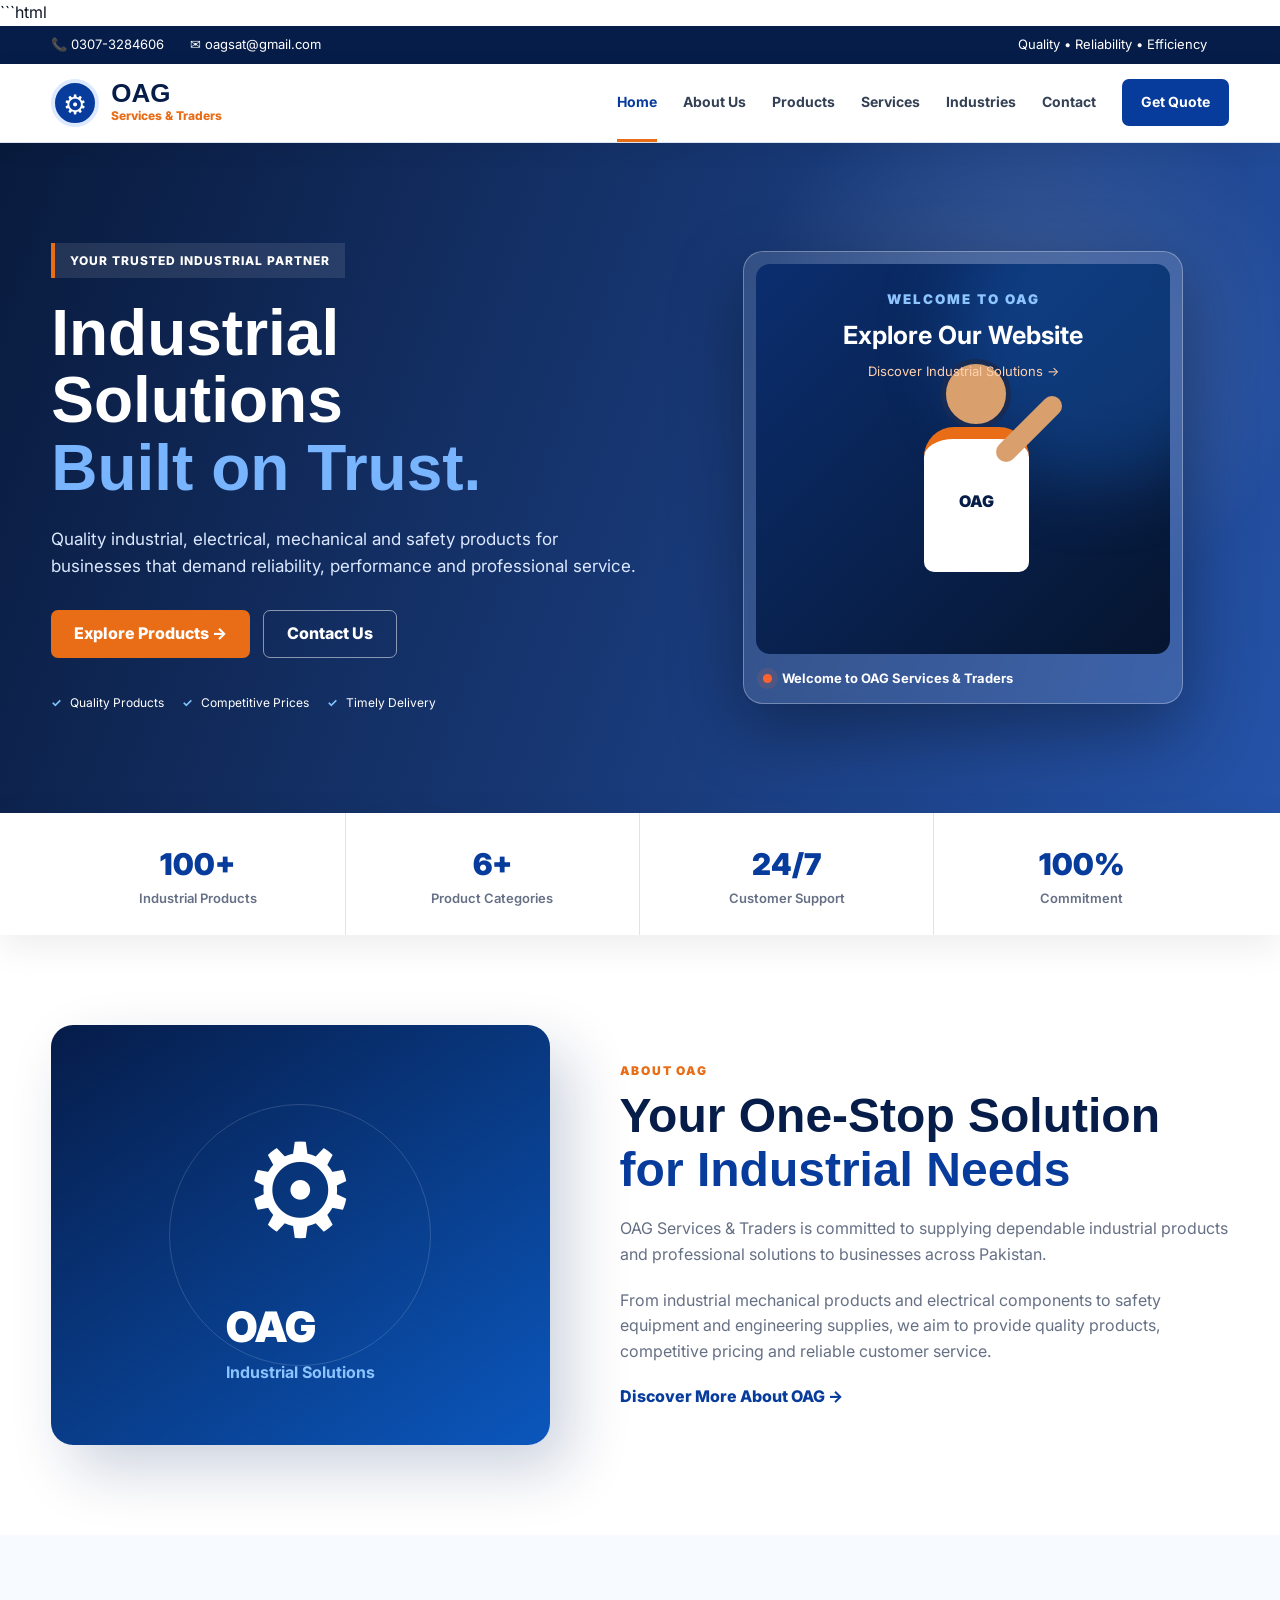
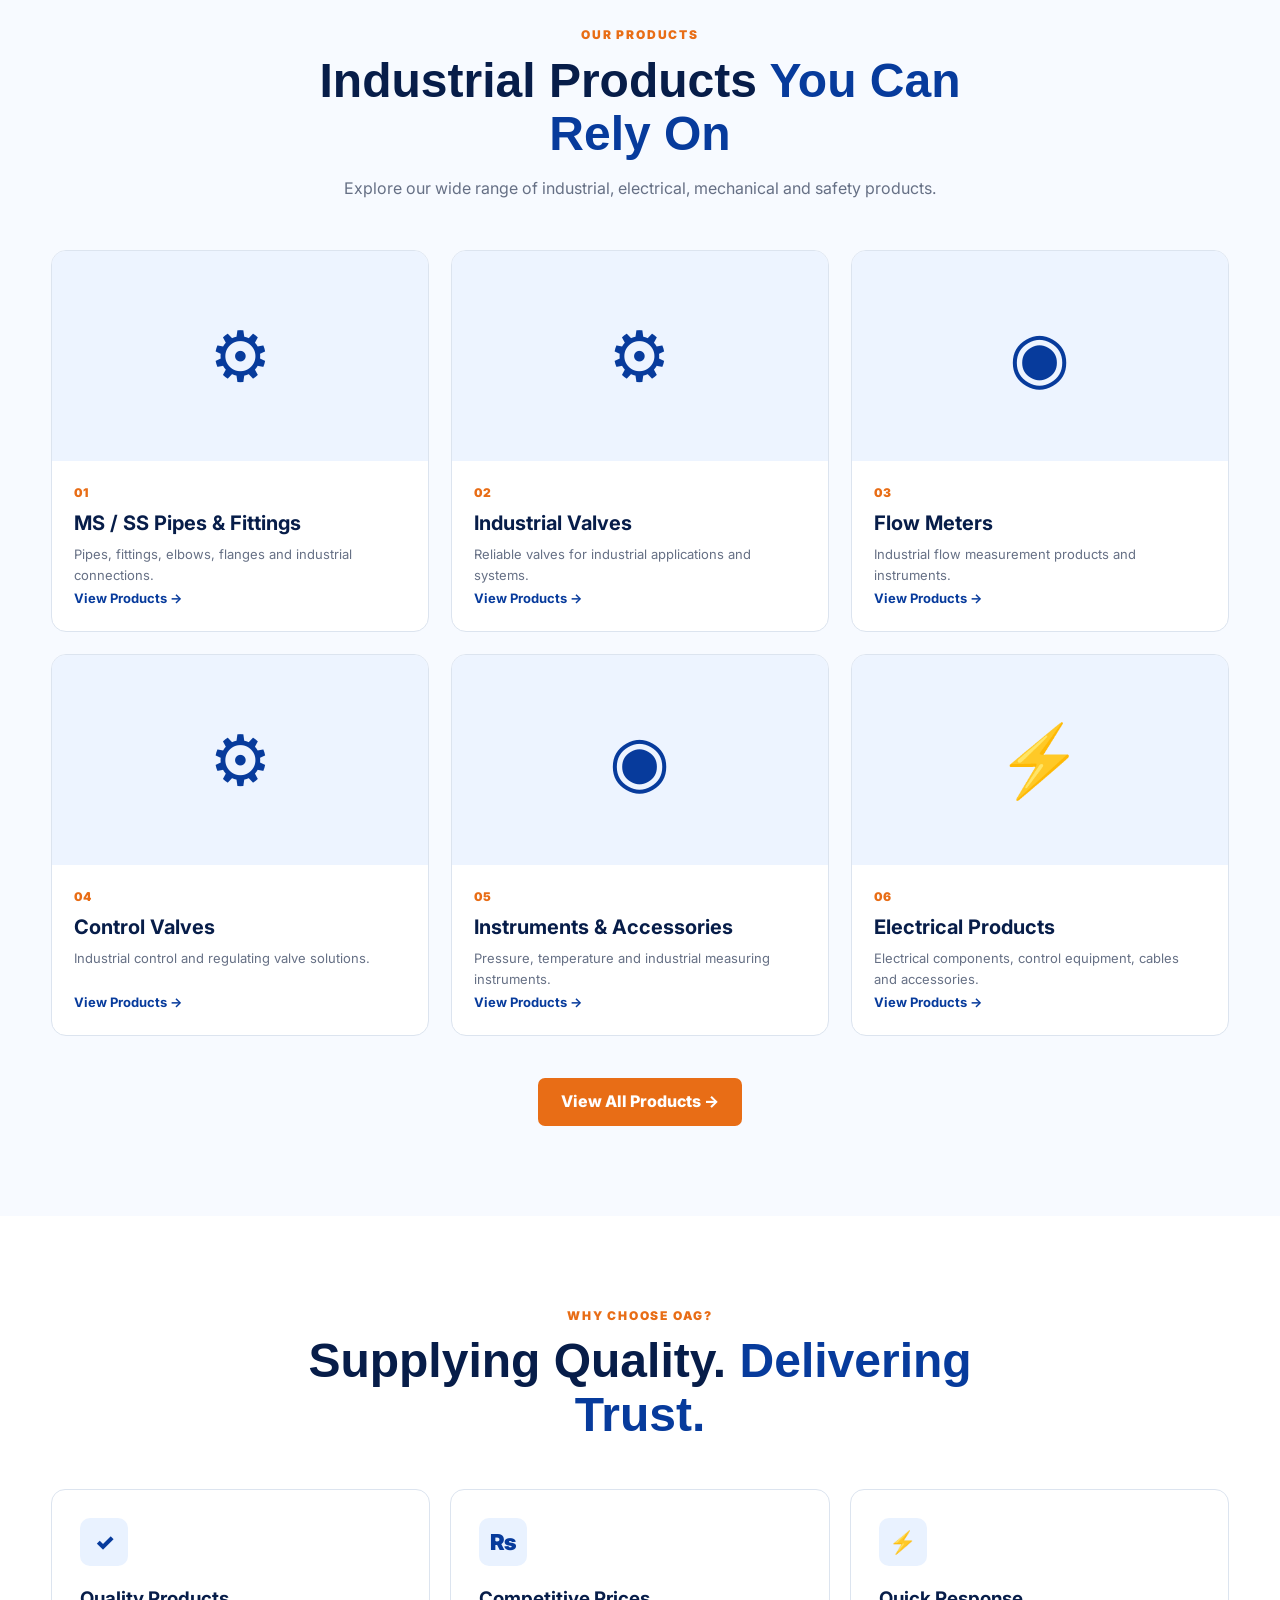
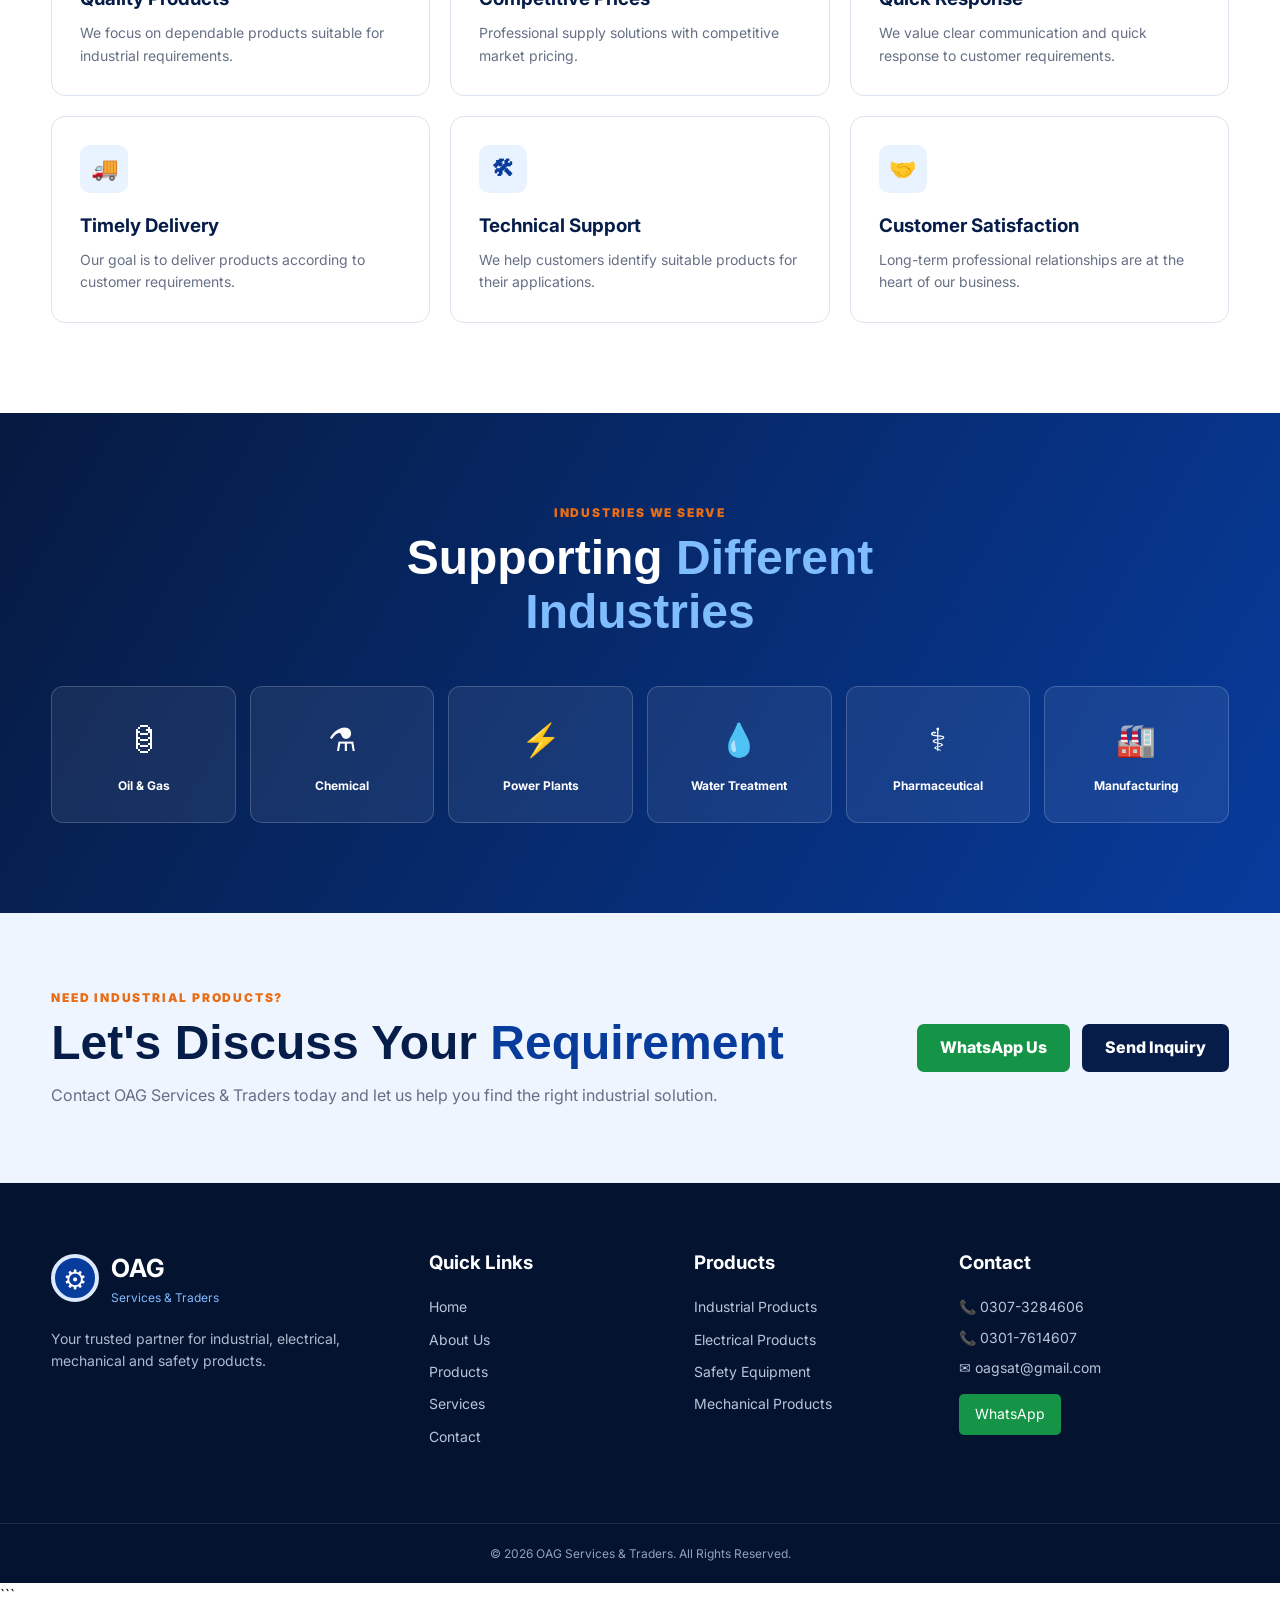
==== commit 3dae3bf2: "Update index.html" ====
--- a/index.html
+++ b/index.html
@@ -1,12 +1,65 @@
+```html
 <!DOCTYPE html>
 <html lang="en">
 <head>
+
 <meta charset="UTF-8">
 <meta name="viewport" content="width=device-width, initial-scale=1.0">
 
-<title>OAG Services & Traders | Industrial Supply & Solutions</title>
-
-<meta name="description" content="OAG Services & Traders - Your trusted source for industrial, electrical, mechanical and safety products in Pakistan.">
+<!-- ================= SEO ================= -->
+
+<title>OAG Services & Traders | Industrial, Electrical & Safety Products Pakistan</title>
+
+<meta name="description" content="OAG Services & Traders provides industrial, electrical, mechanical and safety products, equipment and trading solutions for businesses in Pakistan.">
+
+<meta name="keywords" content="OAG Services & Traders, industrial products Pakistan, industrial supplier Pakistan, safety equipment Pakistan, electrical products Pakistan, mechanical products Pakistan, safety helmets, safety gloves, safety harnesses, reflective jackets, fire extinguishers, industrial valves, flow meters, pipes and fittings">
+
+<meta name="author" content="OAG Services & Traders">
+
+<meta name="robots" content="index, follow">
+
+<link rel="canonical" href="https://adnansaeedarain64-art.github.io/OAG-Services-Trader/">
+
+<!-- Open Graph / Social Sharing -->
+
+<meta property="og:title" content="OAG Services & Traders | Industrial & Safety Products">
+
+<meta property="og:description" content="Industrial, electrical, mechanical and safety products for businesses across Pakistan.">
+
+<meta property="og:url" content="https://adnansaeedarain64-art.github.io/OAG-Services-Trader/">
+
+<meta property="og:type" content="website">
+
+<meta property="og:site_name" content="OAG Services & Traders">
+
+<!-- Twitter / Social -->
+
+<meta name="twitter:card" content="summary">
+
+<meta name="twitter:title" content="OAG Services & Traders | Industrial Products Pakistan">
+
+<meta name="twitter:description" content="Industrial, electrical, mechanical and safety products and trading solutions in Pakistan.">
+
+<!-- ================= SEO END ================= -->
+
+
+<!-- ================= BUSINESS STRUCTURED DATA ================= -->
+
+<script type="application/ld+json">
+{
+  "@context": "https://schema.org",
+  "@type": "Organization",
+  "name": "OAG Services & Traders",
+  "url": "https://adnansaeedarain64-art.github.io/OAG-Services-Trader/",
+  "email": "oagsat@gmail.com",
+  "telephone": "+92-307-3284606",
+  "description": "OAG Services & Traders supplies industrial, electrical, mechanical and safety products and trading solutions in Pakistan.",
+  "sameAs": []
+}
+</script>
+
+<!-- ================= STRUCTURED DATA END ================= -->
+
 
 <link rel="stylesheet" href="style.css">
 
@@ -680,3 +733,4 @@
 
 </body>
 </html>
+```
--- a/style.css
+++ b/style.css
@@ -1,1020 +1,966 @@
-@import url('https://fonts.googleapis.com/css2?family=Barlow+Condensed:wght@500;600;700&family=Inter:wght@400;500;600;700;800&display=swap');
-
-:root{
-    --navy:#06265b;
-    --blue:#0b4fbd;
-    --blue2:#0a73d9;
-    --orange:#e86a16;
-    --gold:#d99a00;
-    --ink:#0b1730;
-    --muted:#60708a;
-    --bg:#f5f8fc;
-    --white:#ffffff;
-    --line:#dce5f1;
-    --shadow:0 18px 45px rgba(6,38,91,.12);
-    --radius:18px;
-}
-
-*{
-    box-sizing:border-box;
-    margin:0;
-    padding:0;
-}
-
-html{
-    scroll-behavior:smooth;
-}
-
-body{
-    font-family:Inter,Arial,sans-serif;
-    color:var(--ink);
-    background:#fff;
-    line-height:1.65;
-}
-
-img{
-    max-width:100%;
-    display:block;
-}
-
-a{
-    text-decoration:none;
-    color:inherit;
-}
-
-.container{
-    width:min(1180px,92%);
-    margin:auto;
-}
-
-
-/* ================= TOP BAR ================= */
-
-.topbar{
-    background:var(--navy);
-    color:#fff;
-    font-size:13px;
-}
-
-.topbar-inner{
-    min-height:38px;
-    display:flex;
-    justify-content:space-between;
-    align-items:center;
-    gap:20px;
-}
-
-.topbar a:hover{
-    color:#ffb06e;
-}
-
-
-/* ================= HEADER ================= */
-
-.header{
-    position:sticky;
-    top:0;
-    z-index:50;
-    background:rgba(255,255,255,.97);
-    backdrop-filter:blur(14px);
-    border-bottom:1px solid rgba(6,38,91,.08);
-}
-
-.nav{
-    min-height:82px;
-    display:flex;
-    align-items:center;
-    justify-content:space-between;
-    gap:25px;
-}
-
-.logo-area{
-    display:flex;
-    align-items:center;
-    gap:12px;
-    min-width:230px;
-}
-
-.logo-area img{
-    width:62px;
-    height:55px;
-    object-fit:cover;
-    object-position:center;
-    border-radius:10px;
-}
-
-.logo-area strong{
-    display:block;
-    font-family:"Barlow Condensed",sans-serif;
-    font-size:27px;
-    letter-spacing:.5px;
-    color:var(--navy);
-    line-height:1;
-}
-
-.logo-area span{
-    display:block;
-    font-size:10px;
-    color:var(--orange);
-    font-weight:800;
-    letter-spacing:1.2px;
-    margin-top:5px;
-}
-
-#mainNav{
-    display:flex;
-    align-items:center;
-    gap:5px;
-}
-
-#mainNav a{
-    padding:10px 12px;
-    font-weight:700;
-    font-size:14px;
-    color:#203454;
-    border-radius:10px;
-}
-
-#mainNav a:hover,
-#mainNav a.active{
-    background:#eef5ff;
-    color:var(--blue);
-}
-
-#mainNav .quote-btn{
-    background:var(--orange);
-    color:#fff;
-    padding:12px 17px;
-}
-
-.menu-btn{
-    display:none;
-    border:0;
-    background:var(--navy);
-    color:#fff;
-    border-radius:10px;
-    padding:10px 13px;
-    font-size:20px;
-    cursor:pointer;
-}
-
-
-/* ================= HERO ================= */
-
-.hero{
-    position:relative;
-    overflow:hidden;
+* {
+    margin: 0;
+    padding: 0;
+    box-sizing: border-box;
+}
+
+:root {
+    --navy: #071d49;
+    --blue: #073b9c;
+    --royal: #0757d5;
+    --light-blue: #eef5ff;
+    --orange: #e86d16;
+    --white: #ffffff;
+    --dark: #101828;
+    --gray: #667085;
+    --border: #dce4ef;
+}
+
+html {
+    scroll-behavior: smooth;
+}
+
+body {
+    font-family: "Inter", sans-serif;
+    color: var(--dark);
+    background: #ffffff;
+    line-height: 1.6;
+}
+
+a {
+    text-decoration: none;
+    color: inherit;
+}
+
+img {
+    max-width: 100%;
+    display: block;
+}
+
+.container {
+    width: min(1180px, 92%);
+    margin: auto;
+}
+
+
+/* TOP BAR */
+
+.topbar {
+    background: var(--navy);
+    color: white;
+    font-size: 13px;
+}
+
+.topbar-inner {
+    min-height: 38px;
+    display: flex;
+    justify-content: space-between;
+    align-items: center;
+}
+
+.topbar span {
+    margin-right: 22px;
+}
+
+
+/* NAVBAR */
+
+.navbar {
+    position: sticky;
+    top: 0;
+    z-index: 1000;
+    background: rgba(255,255,255,.97);
+    border-bottom: 1px solid var(--border);
+    box-shadow: 0 5px 25px rgba(0,0,0,.06);
+}
+
+.nav-inner {
+    min-height: 78px;
+    display: flex;
+    align-items: center;
+    justify-content: space-between;
+}
+
+.logo {
+    display: flex;
+    align-items: center;
+    gap: 12px;
+}
+
+.logo-mark {
+    width: 48px;
+    height: 48px;
+    border-radius: 50%;
+    background: var(--blue);
+    color: white;
+    display: grid;
+    place-items: center;
+    font-size: 27px;
+    border: 4px solid #dce9ff;
+}
+
+.logo-text strong {
+    display: block;
+    font-family: "Montserrat", sans-serif;
+    font-size: 26px;
+    line-height: 1;
+    color: var(--navy);
+}
+
+.logo-text span {
+    color: var(--orange);
+    font-size: 12px;
+    font-weight: 800;
+}
+
+
+nav {
+    display: flex;
+    align-items: center;
+    gap: 26px;
+}
+
+nav a {
+    font-size: 14px;
+    font-weight: 700;
+    color: #344054;
+    position: relative;
+}
+
+nav a:hover,
+nav a.active {
+    color: var(--blue);
+}
+
+nav a.active::after {
+    content: "";
+    position: absolute;
+    left: 0;
+    right: 0;
+    bottom: -28px;
+    height: 3px;
+    background: var(--orange);
+}
+
+.nav-quote {
+    background: var(--blue);
+    color: white !important;
+    padding: 12px 19px;
+    border-radius: 7px;
+}
+
+.nav-quote:hover {
+    background: var(--navy);
+}
+
+.menu-btn {
+    display: none;
+    border: 0;
+    background: none;
+    font-size: 28px;
+    color: var(--navy);
+}
+
+
+/* HERO */
+
+.hero {
+    min-height: 670px;
+    position: relative;
+    overflow: hidden;
     background:
-    radial-gradient(circle at 85% 20%,rgba(18,112,220,.24),transparent 28%),
-    linear-gradient(135deg,#041b43 0%,#073b86 52%,#0a69c7 100%);
-    color:#fff;
-}
-
-.hero-content{
-    min-height:650px;
-    display:grid;
-    grid-template-columns:1.08fr .92fr;
-    align-items:center;
-    gap:55px;
-    padding:65px 0;
-}
-
-.small-badge{
-    display:inline-flex;
-    align-items:center;
-    gap:8px;
-    border:1px solid rgba(255,255,255,.25);
-    background:rgba(255,255,255,.08);
-    padding:8px 13px;
-    border-radius:99px;
-    font-size:12px;
-    font-weight:800;
-    letter-spacing:1.4px;
-}
-
-.hero h1{
-    font-family:"Barlow Condensed",sans-serif;
-    font-size:clamp(52px,7vw,88px);
-    line-height:.93;
-    margin:24px 0 20px;
-    letter-spacing:-1px;
-    text-transform:uppercase;
-}
-
-.hero h1 span{
-    display:block;
-    color:#ff9a42;
-}
-
-.hero-text>p{
-    font-size:18px;
-    max-width:650px;
-    color:#e5efff;
-}
-
-.hero-buttons{
-    display:flex;
-    gap:12px;
-    flex-wrap:wrap;
-    margin-top:30px;
-}
-
-.btn{
-    display:inline-flex;
-    align-items:center;
-    justify-content:center;
-    gap:9px;
-    border:0;
-    border-radius:11px;
-    padding:14px 20px;
-    font-weight:800;
-    cursor:pointer;
-    transition:.2s;
-}
-
-.orange-btn{
-    background:var(--orange);
-    color:#fff;
-    box-shadow:0 10px 25px rgba(232,106,22,.28);
-}
-
-.orange-btn:hover{
-    transform:translateY(-2px);
-}
-
-.outline-btn{
-    border:1px solid rgba(255,255,255,.35);
-    color:#fff;
-    background:rgba(255,255,255,.06);
-}
-
-.outline-btn:hover{
-    background:#fff;
-    color:var(--navy);
-}
-
-.hero-note{
-    display:flex;
-    gap:15px;
-    flex-wrap:wrap;
-    margin-top:23px;
-    font-size:12px;
-    font-weight:700;
-    color:#d7e7ff;
-}
-
-.hero-note span{
-    color:#ffac66;
-}
-
-
-/* ================= VIDEO ================= */
-
-.welcome-video{
-    position:relative;
-    border-radius:24px;
-    overflow:hidden;
-    background:#061d42;
-    border:1px solid rgba(255,255,255,.22);
-    box-shadow:0 30px 70px rgba(0,0,0,.25);
-}
-
-.welcome-video video{
-    width:100%;
-    aspect-ratio:4/3;
-    object-fit:cover;
-    background:#081f45;
-}
-
-.video-caption{
-    position:absolute;
-    left:15px;
-    right:15px;
-    bottom:15px;
-    background:rgba(3,18,42,.82);
-    border:1px solid rgba(255,255,255,.18);
-    border-radius:14px;
-    padding:12px 14px;
-    font-size:12px;
-    color:#fff;
-}
-
-.video-caption strong{
-    color:#ffb06e;
-}
-
-
-/* ================= STATS ================= */
-
-.stats-section{
-    background:#fff;
-}
-
-.stats{
-    display:grid;
-    grid-template-columns:repeat(4,1fr);
-    margin-top:-45px;
-    position:relative;
-    z-index:5;
-    background:#fff;
-    box-shadow:var(--shadow);
-    border-radius:20px;
-}
-
-.stat-box{
-    padding:23px;
-    text-align:center;
-    border-right:1px solid var(--line);
-}
-
-.stat-box:last-child{
-    border:0;
-}
-
-.stat-box strong{
-    display:block;
-    font-size:25px;
-    color:var(--navy);
-}
-
-.stat-box span{
-    font-size:12px;
-    color:var(--muted);
-    font-weight:700;
-}
-
-
-/* ================= SECTIONS ================= */
-
-.section{
-    padding:92px 0;
-}
-
-.light-section{
-    background:var(--bg);
-}
-
-.section-title{
-    text-align:center;
-    max-width:760px;
-    margin:0 auto 45px;
-}
-
-.section-title>span,
-.section-label{
-    color:var(--orange);
-    font-size:12px;
-    letter-spacing:1.8px;
-    font-weight:900;
-    text-transform:uppercase;
-}
-
-.section-title h2{
-    font-family:"Barlow Condensed",sans-serif;
-    font-size:50px;
-    line-height:1;
-    margin:10px 0 15px;
-    text-transform:uppercase;
-    color:var(--navy);
-}
-
-.section-title p{
-    color:var(--muted);
-}
-
-
-/* ================= PRODUCT CARDS ================= */
-
-.product-grid{
-    display:grid;
-    grid-template-columns:repeat(3,1fr);
-    gap:22px;
-}
-
-.product-card{
-    background:#fff;
-    border:1px solid var(--line);
-    border-radius:var(--radius);
-    overflow:hidden;
-    box-shadow:0 8px 25px rgba(6,38,91,.06);
-    transition:.25s;
-}
-
-.product-card:hover{
-    transform:translateY(-6px);
-    box-shadow:var(--shadow);
-}
-
-.product-card img{
-    width:100%;
-    aspect-ratio:1.45;
-    object-fit:cover;
-    background:#eef3f9;
-}
-
-.product-content{
-    padding:22px;
-}
-
-.product-content h3{
-    font-family:"Barlow Condensed",sans-serif;
-    font-size:24px;
-    line-height:1.05;
-    color:var(--navy);
-    margin-bottom:9px;
-}
-
-.product-content p{
-    font-size:13px;
-    color:var(--muted);
-}
-
-.product-content a{
-    display:inline-flex;
-    margin-top:16px;
-    color:var(--blue);
-    font-weight:800;
-    font-size:13px;
-}
-
-.product-content a:hover{
-    color:var(--orange);
-}
-
-
-/* ================= TWO COLUMN ================= */
-
-.two-column{
-    display:grid;
-    grid-template-columns:1fr 1fr;
-    gap:55px;
-    align-items:center;
-}
-
-.why-content h2{
-    font-family:"Barlow Condensed",sans-serif;
-    font-size:50px;
-    line-height:1;
-    color:var(--navy);
-    margin:10px 0 18px;
-}
-
-.why-content h2 span{
-    color:var(--orange);
-}
-
-.why-content>p{
-    color:var(--muted);
-}
-
-.check-list{
-    list-style:none;
-    display:grid;
-    gap:13px;
-    margin-top:22px;
-}
-
-.check-list li{
-    display:flex;
-    gap:10px;
-    align-items:center;
-    font-weight:700;
-    font-size:14px;
-}
-
-.check-list li:before{
-    content:"✓";
-    display:grid;
-    place-items:center;
-    min-width:23px;
-    height:23px;
-    border-radius:50%;
-    background:#eaf3ff;
-    color:var(--blue);
-    font-weight:900;
-}
-
-.visual-box{
-    border-radius:22px;
-    overflow:hidden;
-    box-shadow:var(--shadow);
-    border:1px solid var(--line);
-}
-
-.visual-box img{
-    width:100%;
-    height:100%;
-    object-fit:cover;
-}
-
-
-/* ================= SERVICES ================= */
-
-.services-grid{
-    display:grid;
-    grid-template-columns:repeat(4,1fr);
-    gap:16px;
-}
-
-.service-box{
-    padding:25px;
-    background:#fff;
-    border:1px solid var(--line);
-    border-radius:16px;
-    transition:.2s;
-}
-
-.service-box:hover{
-    transform:translateY(-5px);
-    box-shadow:var(--shadow);
-}
-
-.service-icon{
-    font-size:30px;
-    margin-bottom:12px;
-}
-
-.service-box h3{
-    font-family:"Barlow Condensed",sans-serif;
-    font-size:21px;
-    color:var(--navy);
-    margin-bottom:7px;
-}
-
-.service-box p{
-    font-size:12px;
-    color:var(--muted);
-}
-
-
-/* ================= INDUSTRIES ================= */
-
-.industry-grid{
-    display:grid;
-    grid-template-columns:repeat(7,1fr);
-    gap:10px;
-}
-
-.industry-grid>div{
-    border:1px solid var(--line);
-    border-radius:15px;
-    padding:20px 8px;
-    text-align:center;
-    background:#fff;
-    font-size:12px;
-    font-weight:800;
-    color:var(--navy);
-    transition:.2s;
-}
-
-.industry-grid>div:hover{
-    transform:translateY(-4px);
-    box-shadow:var(--shadow);
-}
-
-.industry-grid strong{
-    display:block;
-    margin-top:7px;
-}
-
-
-/* ================= CTA ================= */
-
-.cta-section{
-    padding:30px 0 90px;
-}
-
-.cta{
-    background:linear-gradient(110deg,var(--navy),#0a5cc0);
-    color:#fff;
-    border-radius:25px;
-    padding:50px;
-    display:flex;
-    align-items:center;
-    justify-content:space-between;
-    gap:30px;
-    box-shadow:var(--shadow);
-}
-
-.cta>div>span{
-    color:#ffb06e;
-    font-size:12px;
-    font-weight:900;
-    letter-spacing:1.5px;
-}
-
-.cta h2{
-    font-family:"Barlow Condensed",sans-serif;
-    color:#fff;
-    margin:7px 0;
-    font-size:45px;
-    line-height:1;
-}
-
-.cta p{
-    color:#dbeaff;
-    max-width:680px;
-}
-
-
-/* ================= FOOTER ================= */
-
-footer{
-    background:#031a3b;
-    color:#dce8fb;
-    padding:55px 0 20px;
-}
-
-.footer-grid{
-    display:grid;
-    grid-template-columns:1.4fr 1fr 1fr 1.2fr;
-    gap:35px;
-}
-
-footer h3{
-    font-family:"Barlow Condensed",sans-serif;
-    color:#fff;
-    font-size:28px;
-}
-
-footer h4{
-    color:#fff;
-    margin-bottom:15px;
-}
-
-footer p{
-    font-size:13px;
-    color:#b9c9e2;
-}
-
-footer a{
-    display:block;
-    color:#b9c9e2;
-    font-size:13px;
-    margin:7px 0;
-}
-
-footer a:hover{
-    color:#fff;
-}
-
-.copyright{
-    border-top:1px solid rgba(255,255,255,.12);
-    margin-top:35px;
-    padding-top:18px;
-    text-align:center;
-    font-size:12px;
-    color:#8ea5c4;
-}
-
-
-/* ================= INNER PAGE HERO ================= */
-
-.page-hero{
-    background:linear-gradient(120deg,#041b43,#0a5fc1);
-    color:#fff;
-    padding:90px 0;
-}
-
-.page-hero h1{
-    font-family:"Barlow Condensed",sans-serif;
-    font-size:64px;
-    text-transform:uppercase;
-    line-height:1;
-}
-
-.page-hero p{
-    max-width:700px;
-    color:#dceaff;
-    margin-top:15px;
-}
-
-
-/* ================= FILTER ================= */
-
-.filterbar{
-    display:flex;
-    gap:9px;
-    flex-wrap:wrap;
-    justify-content:center;
-    margin-bottom:30px;
-}
-
-.filter{
-    border:1px solid var(--line);
-    background:#fff;
-    padding:10px 15px;
-    border-radius:99px;
-    font-weight:800;
-    color:var(--navy);
-    cursor:pointer;
-}
-
-.filter.active,
-.filter:hover{
-    background:var(--navy);
-    color:#fff;
-}
-
-
-/* ================= INNER PRODUCTS ================= */
-
-.product-page-grid{
-    display:grid;
-    grid-template-columns:repeat(3,1fr);
-    gap:22px;
-}
-
-.catalog-card{
-    background:#fff;
-    border:1px solid var(--line);
-    border-radius:17px;
-    overflow:hidden;
-}
-
-.catalog-card img{
-    width:100%;
-    aspect-ratio:1.35;
-    object-fit:cover;
-}
-
-.catalog-body{
-    padding:20px;
-}
-
-.tag{
-    display:inline-block;
-    background:#edf5ff;
-    color:var(--blue);
-    font-size:10px;
-    font-weight:900;
-    padding:5px 8px;
-    border-radius:99px;
-    text-transform:uppercase;
-}
-
-.catalog-body h3{
-    font-family:"Barlow Condensed",sans-serif;
-    font-size:25px;
-    color:var(--navy);
-    margin:10px 0 7px;
-}
-
-.catalog-body p{
-    font-size:12px;
-    color:var(--muted);
-}
-
-
-/* ================= PANELS ================= */
-
-.panel{
-    background:#fff;
-    border:1px solid var(--line);
-    border-radius:22px;
-    padding:30px;
-    box-shadow:0 12px 30px rgba(6,38,91,.07);
-}
-
-.panel h3{
-    font-size:25px;
-    color:var(--navy);
-    margin:8px 0;
-}
-
-.panel p{
-    color:var(--muted);
-}
-
-
-/* ================= CONTACT ================= */
-
-.contact-grid{
-    display:grid;
-    grid-template-columns:.85fr 1.15fr;
-    gap:25px;
-}
-
-.contact-card{
-    background:#fff;
-    border:1px solid var(--line);
-    border-radius:18px;
-    padding:25px;
-}
-
-.contact-item{
-    display:flex;
-    gap:14px;
-    padding:15px 0;
-    border-bottom:1px solid var(--line);
-}
-
-.contact-item:last-child{
-    border:0;
-}
-
-.contact-icon{
-    font-size:23px;
-}
-
-.contact-item small{
-    display:block;
-    color:var(--muted);
-    font-weight:700;
-}
-
-.contact-item strong,
-.contact-item a{
-    color:var(--navy);
-}
-
-.contact-card form{
-    display:grid;
-    gap:13px;
-}
-
-input,
-textarea,
-select{
-    width:100%;
-    border:1px solid var(--line);
-    border-radius:11px;
-    padding:14px 15px;
-    font:inherit;
-    outline:none;
-}
-
-input:focus,
-textarea:focus,
-select:focus{
-    border-color:var(--blue);
-    box-shadow:0 0 0 4px #eaf3ff;
-}
-
-textarea{
-    min-height:145px;
-    resize:vertical;
-}
-
-
-/* ================= WHATSAPP ================= */
-
-.whatsapp{
-    position:fixed;
-    right:20px;
-    bottom:20px;
-    width:58px;
-    height:58px;
-    border-radius:50%;
-    background:#20b85a;
-    color:#fff;
-    display:grid;
-    place-items:center;
-    font-size:25px;
-    box-shadow:0 12px 30px rgba(0,0,0,.2);
-    z-index:60;
-}
-
-
-/* ================= RESPONSIVE ================= */
-
-@media(max-width:1000px){
-
-    #mainNav{
-        display:none;
-        position:absolute;
-        left:4%;
-        right:4%;
-        top:78px;
-        background:#fff;
-        padding:12px;
-        border-radius:15px;
-        box-shadow:var(--shadow);
-        flex-direction:column;
-        align-items:stretch;
-    }
-
-    #mainNav.show{
-        display:flex;
-    }
-
-    .menu-btn{
-        display:block;
-    }
-
-    .hero-content{
-        grid-template-columns:1fr;
-    }
-
-    .welcome-video{
-        max-width:700px;
+        linear-gradient(110deg, rgba(4,22,57,.98), rgba(7,59,156,.88)),
+        url("assets/images/hero-industrial.jpg") center/cover;
+}
+
+.hero-overlay {
+    position: absolute;
+    inset: 0;
+    background:
+        radial-gradient(circle at 80% 30%, rgba(255,255,255,.15), transparent 25%);
+}
+
+.hero-content {
+    position: relative;
+    z-index: 2;
+    min-height: 670px;
+    display: grid;
+    grid-template-columns: 1.05fr .95fr;
+    gap: 60px;
+    align-items: center;
+}
+
+.hero-text {
+    color: white;
+}
+
+.hero-badge {
+    display: inline-block;
+    padding: 8px 15px;
+    border-left: 4px solid var(--orange);
+    background: rgba(255,255,255,.10);
+    font-size: 12px;
+    font-weight: 800;
+    letter-spacing: 1px;
+    margin-bottom: 22px;
+}
+
+.hero h1 {
+    font-family: "Montserrat", sans-serif;
+    font-size: clamp(42px, 5vw, 70px);
+    line-height: 1.05;
+    margin-bottom: 24px;
+}
+
+.hero h1 span {
+    display: block;
+    color: #79b4ff;
+}
+
+.hero p {
+    max-width: 640px;
+    color: #dbe8ff;
+    font-size: 17px;
+    margin-bottom: 30px;
+}
+
+.hero-buttons {
+    display: flex;
+    gap: 13px;
+    flex-wrap: wrap;
+}
+
+.btn {
+    display: inline-flex;
+    align-items: center;
+    justify-content: center;
+    min-height: 48px;
+    padding: 0 23px;
+    border-radius: 7px;
+    font-weight: 800;
+    transition: .25s ease;
+}
+
+.btn-primary {
+    background: var(--orange);
+    color: white;
+}
+
+.btn-primary:hover {
+    transform: translateY(-3px);
+    background: #c95508;
+}
+
+.btn-outline {
+    border: 1px solid rgba(255,255,255,.5);
+    color: white;
+}
+
+.btn-outline:hover {
+    background: white;
+    color: var(--navy);
+}
+
+.hero-trust {
+    display: flex;
+    flex-wrap: wrap;
+    gap: 18px;
+    margin-top: 35px;
+    font-size: 12px;
+}
+
+.hero-trust strong {
+    color: #7ec3ff;
+    margin-right: 5px;
+}
+
+
+/* WELCOME ANIMATION */
+
+.welcome-video {
+    display: flex;
+    justify-content: center;
+}
+
+.video-card {
+    width: min(440px, 100%);
+    padding: 12px;
+    background: rgba(255,255,255,.12);
+    border: 1px solid rgba(255,255,255,.3);
+    backdrop-filter: blur(10px);
+    border-radius: 20px;
+    box-shadow: 0 25px 70px rgba(0,0,0,.35);
+}
+
+.video-screen {
+    height: 390px;
+    border-radius: 14px;
+    position: relative;
+    overflow: hidden;
+    background:
+        linear-gradient(135deg,#0b2e6f,#06152f);
+}
+
+.video-glow {
+    position: absolute;
+    width: 300px;
+    height: 300px;
+    border-radius: 50%;
+    background: rgba(35,130,255,.25);
+    filter: blur(35px);
+    top: -80px;
+    right: -80px;
+}
+
+.animated-worker {
+    position: absolute;
+    left: 38%;
+    bottom: 35px;
+    width: 125px;
+    height: 260px;
+    animation: workerMove 2.2s infinite ease-in-out;
+}
+
+.worker-head {
+    width: 70px;
+    height: 70px;
+    background: #d9a06e;
+    border-radius: 50%;
+    margin: auto;
+    border: 5px solid #172b55;
+}
+
+.worker-body {
+    width: 105px;
+    height: 145px;
+    background: white;
+    margin: -2px auto 0;
+    border-radius: 30px 30px 10px 10px;
+    position: relative;
+    border-top: 12px solid var(--orange);
+}
+
+.worker-shirt {
+    position: absolute;
+    top: 50px;
+    left: 0;
+    right: 0;
+    text-align: center;
+    color: var(--navy);
+    font-weight: 900;
+}
+
+.worker-arm {
+    position: absolute;
+    width: 85px;
+    height: 20px;
+    background: #d9a06e;
+    border-radius: 20px;
+    right: -45px;
+    top: 90px;
+    transform: rotate(-45deg);
+    transform-origin: left center;
+    animation: handWave .8s infinite alternate ease-in-out;
+}
+
+@keyframes handWave {
+    from { transform: rotate(-50deg); }
+    to { transform: rotate(-5deg); }
+}
+
+@keyframes workerMove {
+    0%,100% { transform: translateY(0); }
+    50% { transform: translateY(-7px); }
+}
+
+.video-message {
+    position: absolute;
+    left: 20px;
+    right: 20px;
+    top: 25px;
+    text-align: center;
+    color: white;
+}
+
+.video-message small {
+    display: block;
+    color: #8ec5ff;
+    font-weight: 900;
+    letter-spacing: 2px;
+}
+
+.video-message strong {
+    display: block;
+    font-size: 25px;
+    margin-top: 5px;
+}
+
+.video-message span {
+    display: block;
+    color: #ffd0ad;
+    font-size: 13px;
+    margin-top: 6px;
+}
+
+.video-caption {
+    color: white;
+    padding: 14px 7px 3px;
+    font-size: 13px;
+    font-weight: 700;
+}
+
+.pulse-dot {
+    width: 9px;
+    height: 9px;
+    display: inline-block;
+    background: #ff642e;
+    border-radius: 50%;
+    margin-right: 7px;
+    box-shadow: 0 0 0 6px rgba(255,100,46,.12);
+}
+
+
+/* STATS */
+
+.stats {
+    background: white;
+    box-shadow: 0 10px 35px rgba(0,0,0,.08);
+    position: relative;
+    z-index: 5;
+}
+
+.stats-grid {
+    display: grid;
+    grid-template-columns: repeat(4,1fr);
+}
+
+.stat {
+    padding: 27px 15px;
+    text-align: center;
+    border-right: 1px solid var(--border);
+}
+
+.stat:last-child {
+    border-right: 0;
+}
+
+.stat strong {
+    display: block;
+    color: var(--blue);
+    font-size: 30px;
+    font-weight: 900;
+}
+
+.stat span {
+    font-size: 13px;
+    color: var(--gray);
+    font-weight: 600;
+}
+
+
+/* SECTIONS */
+
+.section {
+    padding: 90px 0;
+}
+
+.light-section {
+    background: #f7faff;
+}
+
+.section-label {
+    color: var(--orange);
+    font-size: 12px;
+    font-weight: 900;
+    letter-spacing: 1.8px;
+    margin-bottom: 9px;
+}
+
+.section-heading {
+    max-width: 700px;
+    margin: 0 auto 48px;
+    text-align: center;
+}
+
+.section-heading h2,
+.about-content h2,
+.cta h2 {
+    font-family: "Montserrat", sans-serif;
+    font-size: clamp(32px,4vw,48px);
+    line-height: 1.12;
+    color: var(--navy);
+}
+
+.section-heading h2 span,
+.about-content h2 span,
+.cta h2 span {
+    color: var(--blue);
+}
+
+.section-heading p {
+    margin-top: 15px;
+    color: var(--gray);
+}
+
+
+/* ABOUT */
+
+.about-grid {
+    display: grid;
+    grid-template-columns: .9fr 1.1fr;
+    gap: 70px;
+    align-items: center;
+}
+
+.image-box {
+    min-height: 420px;
+    border-radius: 22px;
+    background:
+        linear-gradient(145deg,#061c49,#0b57bd);
+    display: flex;
+    flex-direction: column;
+    align-items: center;
+    justify-content: center;
+    color: white;
+    box-shadow: 20px 25px 60px rgba(4,34,90,.20);
+    position: relative;
+    overflow: hidden;
+}
+
+.image-box::after {
+    content: "";
+    position: absolute;
+    width: 260px;
+    height: 260px;
+    border: 1px solid rgba(255,255,255,.15);
+    border-radius: 50%;
+}
+
+.gear-big {
+    font-size: 130px;
+    animation: rotateGear 12s linear infinite;
+}
+
+@keyframes rotateGear {
+    to { transform: rotate(360deg); }
+}
+
+.image-box span {
+    display: block;
+    font-size: 42px;
+    font-weight: 900;
+}
+
+.image-box strong {
+    color: #8bc4ff;
+}
+
+.about-content p {
+    color: var(--gray);
+    margin: 20px 0;
+}
+
+.text-link {
+    color: var(--blue);
+    font-weight: 800;
+}
+
+
+/* PRODUCTS */
+
+.product-grid {
+    display: grid;
+    grid-template-columns: repeat(3,1fr);
+    gap: 22px;
+}
+
+.product-card {
+    background: white;
+    border: 1px solid var(--border);
+    border-radius: 15px;
+    overflow: hidden;
+    transition: .3s ease;
+}
+
+.product-card:hover {
+    transform: translateY(-7px);
+    box-shadow: 0 20px 50px rgba(5,35,90,.12);
+    border-color: #a9c9ff;
+}
+
+.product-image {
+    height: 210px;
+    background: #edf4ff;
+    position: relative;
+    overflow: hidden;
+}
+
+.product-image img {
+    width: 100%;
+    height: 100%;
+    object-fit: cover;
+}
+
+.fallback-icon {
+    position: absolute;
+    inset: 0;
+    display: grid;
+    place-items: center;
+    font-size: 70px;
+    color: var(--blue);
+}
+
+.product-info {
+    padding: 22px;
+}
+
+.product-info > span {
+    color: var(--orange);
+    font-size: 12px;
+    font-weight: 900;
+}
+
+.product-info h3 {
+    color: var(--navy);
+    font-size: 20px;
+    margin: 5px 0;
+}
+
+.product-info p {
+    color: var(--gray);
+    font-size: 13px;
+    min-height: 44px;
+}
+
+.product-info b {
+    color: var(--blue);
+    font-size: 13px;
+}
+
+.center-btn {
+    text-align: center;
+    margin-top: 42px;
+}
+
+
+/* WHY */
+
+.why-section {
+    background: white;
+}
+
+.why-grid {
+    display: grid;
+    grid-template-columns: repeat(3,1fr);
+    gap: 20px;
+}
+
+.why-card {
+    border: 1px solid var(--border);
+    padding: 28px;
+    border-radius: 14px;
+    transition: .25s;
+}
+
+.why-card:hover {
+    border-color: #8db9ff;
+    transform: translateY(-4px);
+}
+
+.why-icon {
+    width: 48px;
+    height: 48px;
+    display: grid;
+    place-items: center;
+    background: #e9f2ff;
+    color: var(--blue);
+    border-radius: 10px;
+    font-size: 22px;
+    font-weight: 900;
+    margin-bottom: 18px;
+}
+
+.why-card h3 {
+    color: var(--navy);
+    margin-bottom: 8px;
+}
+
+.why-card p {
+    color: var(--gray);
+    font-size: 14px;
+}
+
+
+/* INDUSTRIES */
+
+.industries {
+    padding: 90px 0;
+    background:
+        linear-gradient(120deg,#061a40,#073b9c);
+    color: white;
+}
+
+.white h2 {
+    color: white;
+}
+
+.white h2 span {
+    color: #80bdff;
+}
+
+.industry-grid {
+    display: grid;
+    grid-template-columns: repeat(6,1fr);
+    gap: 14px;
+}
+
+.industry-item {
+    padding: 27px 10px;
+    text-align: center;
+    border: 1px solid rgba(255,255,255,.18);
+    background: rgba(255,255,255,.07);
+    border-radius: 12px;
+}
+
+.industry-item div {
+    font-size: 32px;
+    margin-bottom: 10px;
+}
+
+.industry-item strong {
+    font-size: 12px;
+}
+
+
+/* CTA */
+
+.cta {
+    padding: 75px 0;
+    background: #eef5ff;
+}
+
+.cta-inner {
+    display: flex;
+    align-items: center;
+    justify-content: space-between;
+    gap: 40px;
+}
+
+.cta h2 {
+    margin-bottom: 13px;
+}
+
+.cta p {
+    color: var(--gray);
+}
+
+.cta-buttons {
+    display: flex;
+    gap: 12px;
+    flex-wrap: wrap;
+}
+
+.btn-whatsapp {
+    background: #159447;
+    color: white;
+}
+
+.btn-white {
+    background: var(--navy);
+    color: white;
+}
+
+
+/* FOOTER */
+
+footer {
+    background: #04132f;
+    color: white;
+}
+
+.footer-grid {
+    padding: 65px 0;
+    display: grid;
+    grid-template-columns: 1.5fr 1fr 1fr 1.2fr;
+    gap: 40px;
+}
+
+.footer-logo {
+    display: flex;
+    align-items: center;
+    gap: 12px;
+    margin-bottom: 20px;
+}
+
+.footer-logo strong {
+    font-size: 25px;
+    display: block;
+}
+
+.footer-logo span {
+    color: #82baff;
+    font-size: 12px;
+}
+
+.footer-about p {
+    color: #aebbd1;
+    max-width: 320px;
+}
+
+footer h3 {
+    margin-bottom: 18px;
+}
+
+footer a {
+    display: block;
+    color: #b9c5d9;
+    margin-bottom: 10px;
+    font-size: 14px;
+}
+
+footer a:hover {
+    color: white;
+}
+
+footer p {
+    color: #b9c5d9;
+    font-size: 14px;
+    margin-bottom: 8px;
+}
+
+.footer-whatsapp {
+    display: inline-block;
+    background: #159447;
+    color: white;
+    padding: 9px 16px;
+    border-radius: 5px;
+    margin-top: 7px;
+}
+
+.footer-bottom {
+    border-top: 1px solid rgba(255,255,255,.1);
+    padding: 20px 0;
+    color: #93a2bb;
+    font-size: 12px;
+    text-align: center;
+}
+
+
+/* MOBILE */
+
+@media (max-width: 900px) {
+
+    .topbar-inner {
+        justify-content: center;
+        text-align: center;
+    }
+
+    .topbar-inner > div:last-child {
+        display: none;
+    }
+
+    .menu-btn {
+        display: block;
+    }
+
+    nav {
+        position: absolute;
+        left: 0;
+        right: 0;
+        top: 78px;
+        background: white;
+        padding: 20px;
+        display: none;
+        flex-direction: column;
+        align-items: stretch;
+        box-shadow: 0 20px 30px rgba(0,0,0,.1);
+    }
+
+    nav.show {
+        display: flex;
+    }
+
+    nav a {
+        padding: 9px 0;
+    }
+
+    nav a.active::after {
+        display: none;
+    }
+
+    .hero-content {
+        grid-template-columns: 1fr;
+        padding: 70px 0;
+    }
+
+    .welcome-video {
+        display: none;
+    }
+
+    .about-grid {
+        grid-template-columns: 1fr;
+    }
+
+    .product-grid {
+        grid-template-columns: repeat(2,1fr);
+    }
+
+    .why-grid {
+        grid-template-columns: repeat(2,1fr);
+    }
+
+    .industry-grid {
+        grid-template-columns: repeat(3,1fr);
+    }
+
+    .footer-grid {
+        grid-template-columns: repeat(2,1fr);
+    }
+
+    .cta-inner {
+        flex-direction: column;
+        align-items: flex-start;
+    }
+
+}
+
+@media (max-width: 600px) {
+
+    .topbar {
+        display: none;
+    }
+
+    .nav-inner {
+        min-height: 70px;
+    }
+
+    .hero h1 {
+        font-size: 43px;
+    }
+
+    .section {
+        padding: 65px 0;
+    }
+
+    .stats-grid {
+        grid-template-columns: repeat(2,1fr);
+    }
+
+    .stat:nth-child(2) {
+        border-right: 0;
     }
 
     .product-grid,
-    .product-page-grid{
-        grid-template-columns:repeat(2,1fr);
-    }
-
-    .services-grid{
-        grid-template-columns:repeat(2,1fr);
-    }
-
-    .industry-grid{
-        grid-template-columns:repeat(4,1fr);
-    }
-
-    .two-column,
-    .contact-grid{
-        grid-template-columns:1fr;
-    }
-
-    .footer-grid{
-        grid-template-columns:repeat(2,1fr);
-    }
-}
-
-
-@media(max-width:620px){
-
-    .topbar-inner{
-        justify-content:center;
-        font-size:11px;
-    }
-
-    .topbar-inner>div:last-child{
-        display:none;
-    }
-
-    .logo-area strong{
-        font-size:22px;
-    }
-
-    .logo-area img{
-        width:52px;
-        height:48px;
-    }
-
-    .hero-content{
-        padding:55px 0;
-    }
-
-    .hero h1{
-        font-size:58px;
-    }
-
-    .hero-text>p{
-        font-size:15px;
-    }
-
-    .stats{
-        grid-template-columns:repeat(2,1fr);
-        margin-top:-25px;
-    }
-
-    .stat-box{
-        border-bottom:1px solid var(--line);
-    }
-
-    .section{
-        padding:65px 0;
-    }
-
-    .section-title h2{
-        font-size:42px;
-    }
-
-    .product-grid,
-    .product-page-grid,
-    .services-grid{
-        grid-template-columns:1fr;
-    }
-
-    .industry-grid{
-        grid-template-columns:repeat(2,1fr);
-    }
-
-    .cta{
-        padding:30px;
-        display:block;
-    }
-
-    .cta h2{
-        font-size:38px;
-    }
-
-    .cta .btn{
-        margin-top:20px;
-    }
-
-    .footer-grid{
-        grid-template-columns:1fr;
-    }
-
-    .page-hero{
-        padding:65px 0;
-    }
-
-    .page-hero h1{
-        font-size:52px;
-    }
-}
+    .why-grid {
+        grid-template-columns: 1fr;
+    }
+
+    .industry-grid {
+        grid-template-columns: repeat(2,1fr);
+    }
+
+    .footer-grid {
+        grid-template-columns: 1fr;
+    }
+
+}
